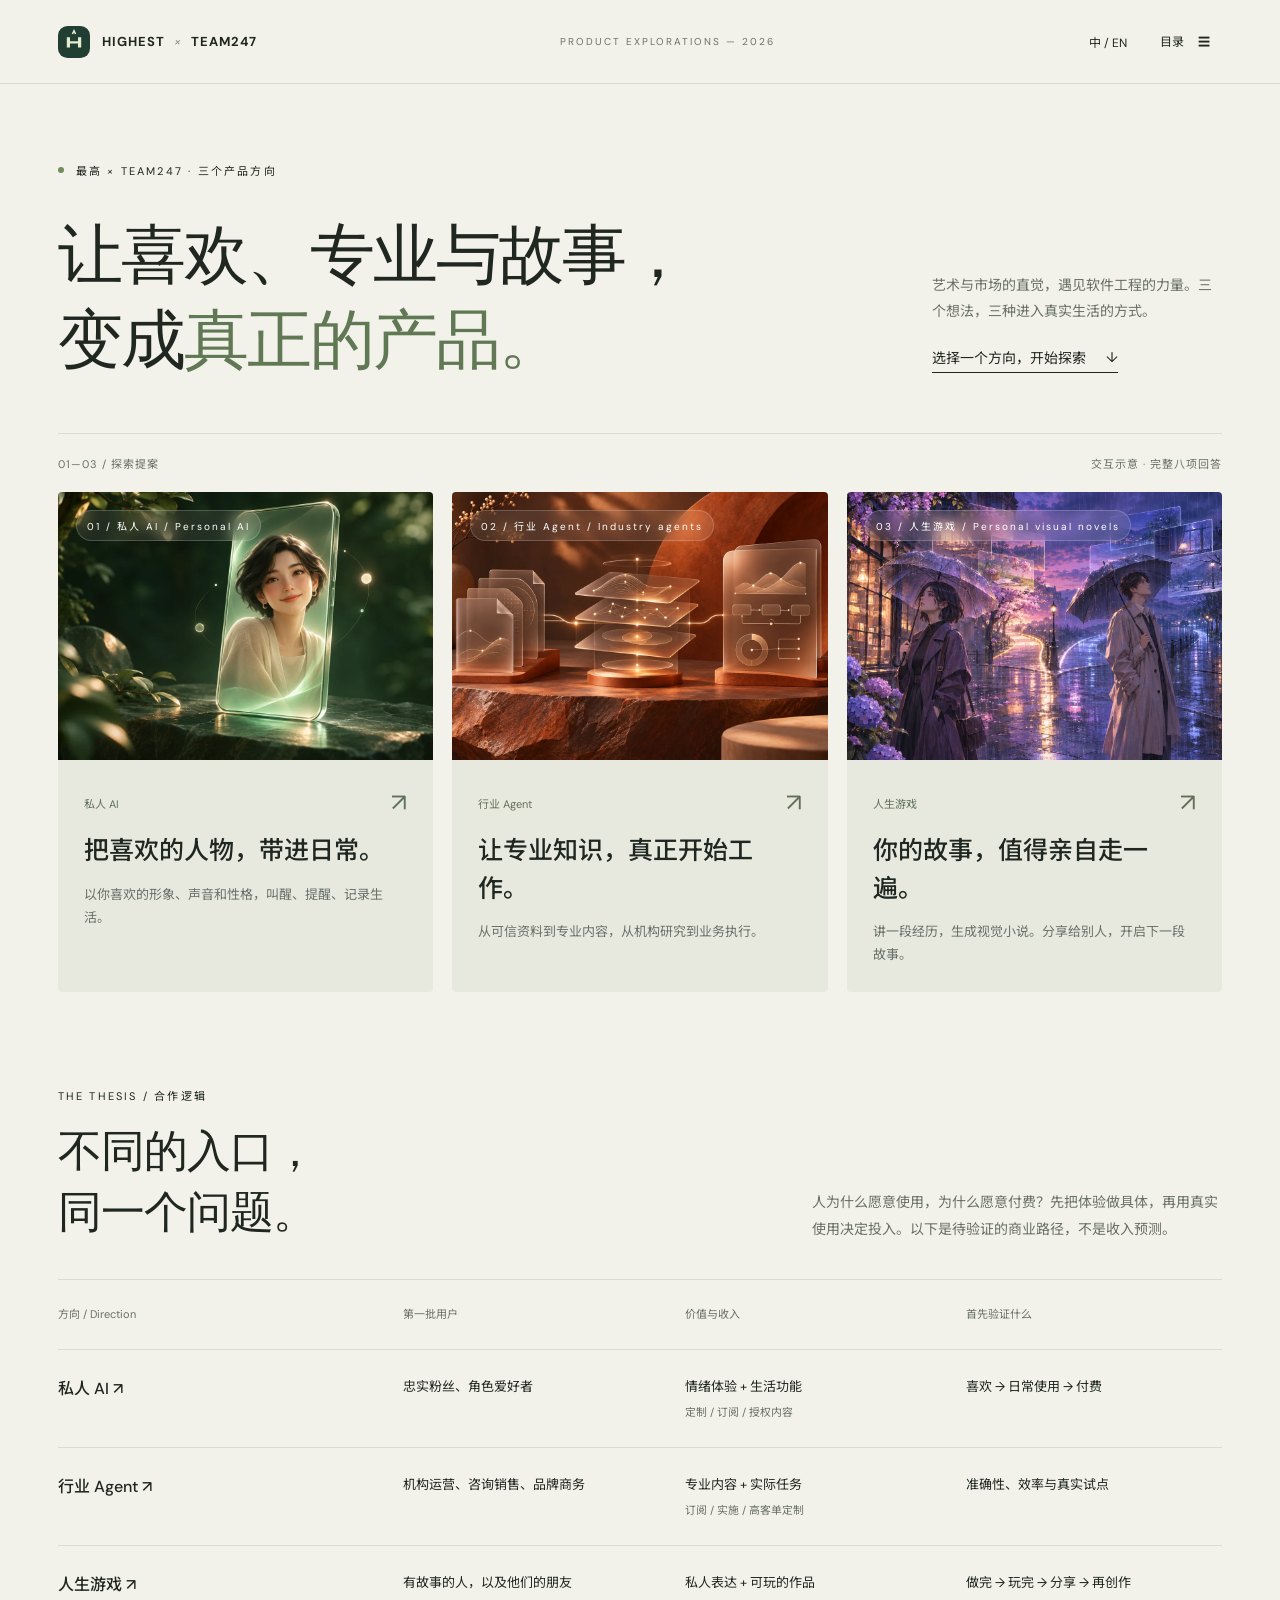
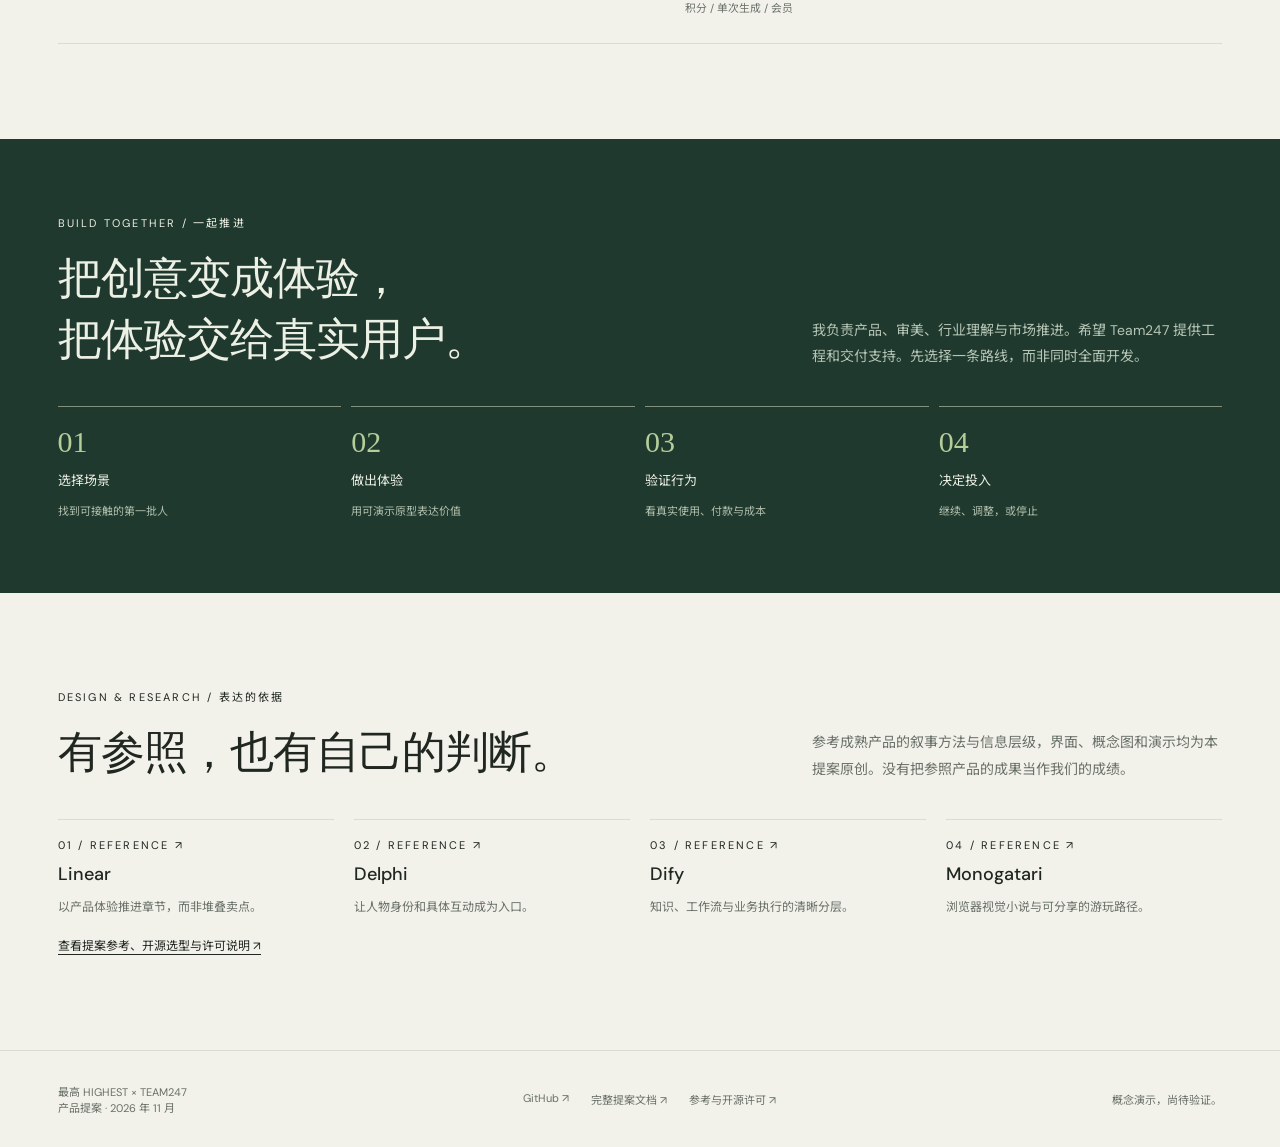
==== team247-proposals/index.html @ 276a0749 "Publish bilingual Team247 proposal website" ====
<!doctype html>
<html lang="zh-CN"><head><meta charset="utf-8"><meta name="viewport" content="width=device-width,initial-scale=1"><meta name="theme-color" content="#f2f1ea"><title>最高 × Team247 — Three possibilities</title><meta name="description" content="私人 AI、行业 Agent、人生视觉小说：最高为 Team247 准备的双语交互产品提案。"><meta property="og:title" content="最高 × Team247 · Three possibilities"><meta property="og:description" content="Three product directions. One shared ambition: ideas people actually use."><meta property="og:type" content="website"><link rel="icon" href="assets/mark.svg" type="image/svg+xml"><link rel="stylesheet" href="style.css"><script src="content.js" defer></script><script src="app.js" defer></script></head>
<body><a class="skip" href="#main">跳到正文 / Skip to content</a><header class="header"><a class="brand" href="#home" aria-label="最高 × Team247 — Home"><img src="assets/mark.svg" alt="" width="32" height="32"><span>HIGHEST <i>×</i> TEAM247</span></a><span class="header-note">PRODUCT EXPLORATIONS — 2026</span><div class="header-actions"><button id="lang" aria-label="Switch language">中 / EN</button><button id="menu" aria-haspopup="dialog" aria-controls="menuDialog" aria-expanded="false"><span id="menuLabel">目录</span><span class="menu-icon">☰</span></button></div></header><main id="main" tabindex="-1"></main><footer id="footer"></footer><dialog id="menuDialog"><div class="dialog-top"><span>EXPLORE THE PROPOSALS</span><button id="closeMenu" aria-label="Close menu">×</button></div><nav id="menuLinks"></nav></dialog><noscript><p>请启用 JavaScript 浏览交互提案，或阅读 <a href="docs/proposals.zh.md">中文文档</a> / <a href="docs/proposals.en.md">English document</a>。</p></noscript></body></html>
---- team247-proposals/style.css ----
@import url('https://fonts.googleapis.com/css2?family=DM+Sans:wght@400;500;600;700&family=Noto+Sans+SC:wght@400;500;600;700&display=swap');
:root{--paper:#f2f1ea;--ink:#202721;--muted:#697168;--line:#d8dcd1;--green:#234d3c;--accent:#b9d6a7;--serif:Georgia,'Songti SC','STSong',serif}*{box-sizing:border-box}html{scroll-behavior:smooth;scroll-padding-top:100px}body{margin:0;background:var(--paper);color:var(--ink);font-family:'DM Sans','Noto Sans SC',Arial,sans-serif;font-size:15px;-webkit-font-smoothing:antialiased}button,a,input{touch-action:manipulation}button,a{-webkit-tap-highlight-color:transparent}a{color:inherit;text-decoration:none}button{font:inherit;color:inherit;cursor:pointer}button:focus-visible,a:focus-visible,input:focus-visible,summary:focus-visible{outline:3px solid #d57c42;outline-offset:5px}button{border:1px solid var(--line);background:transparent;border-radius:30px;padding:10px 18px}button:hover{background:#e5e8dc}h1,h2,h3,p{margin:0}p{line-height:1.9}img{display:block;max-width:100%}::selection{background:#c9deba}.header{position:sticky;top:0;z-index:30;min-height:84px;background:rgba(242,241,234,.92);backdrop-filter:blur(18px);display:flex;align-items:center;justify-content:space-between;padding:0 4.5%;border-bottom:1px solid var(--line)}.brand{display:flex;align-items:center;gap:12px;font-size:13px;letter-spacing:1px;font-weight:700}.brand i{font-weight:400;color:#899385;margin:0 5px}.header-note{font-size:10px;letter-spacing:2px;color:var(--muted)}.header-actions{display:flex;gap:9px;align-items:center}.header-actions button{font-size:12px;border:0;padding:12px}.menu-icon{margin-left:14px}.wrap{max-width:1320px;width:91%;margin:auto}.eyebrow{font-size:11px;letter-spacing:2.2px;text-transform:uppercase;display:flex;align-items:center;gap:12px}.dot{width:6px;height:6px;border-radius:50%;background:#708c59}.hero{padding:78px 0 50px}.hero-line{display:flex;justify-content:space-between;align-items:flex-end;gap:60px;margin-top:35px}.hero h1{font-family:var(--serif);font-weight:500;font-size:clamp(44px,5.1vw,76px);line-height:1.3;letter-spacing:-2px;max-width:870px}.hero h1 em{font-style:normal;color:#607954}.hero-aside{max-width:290px;padding-bottom:10px;color:var(--muted);font-size:14px}.hero-aside a{display:inline-flex;align-items:center;gap:20px;margin-top:22px;color:var(--ink);border-bottom:1px solid var(--ink);padding-bottom:5px}.overline{display:flex;justify-content:space-between;border-top:1px solid var(--line);padding:21px 0;font-size:11px;letter-spacing:1px;color:var(--muted)}.cards{display:grid;grid-template-columns:repeat(3,1fr);gap:19px}.project-card{display:block;position:relative;background:#e7e9df;border-radius:4px;overflow:hidden;transition:transform .35s}.project-card:hover{transform:translateY(-7px)}.card-image{aspect-ratio:1.4;overflow:hidden;position:relative;background:#233c30}.card-image img{height:100%;width:100%;object-fit:cover;transition:transform .65s}.project-card:hover img{transform:scale(1.06)}.image-label{position:absolute;top:18px;left:18px;color:#fff;background:#ffffff15;backdrop-filter:blur(8px);border:1px solid #ffffff30;padding:7px 10px;font-size:10px;letter-spacing:2px;border-radius:20px}.card-bottom{padding:26px 26px 25px;min-height:220px}.card-top{display:flex;justify-content:space-between;align-items:center;font-size:11px;color:#62705b}.card-bottom h2{font-size:25px;font-weight:500;line-height:1.5;margin:13px 0}.card-bottom p{font-size:13px;line-height:1.8;color:#697168;max-width:320px}.arrow{font-size:25px}.section{padding:95px 0}.section-head{display:flex;justify-content:space-between;gap:35px;align-items:flex-end;margin-bottom:36px}.section-head h2{font-family:var(--serif);font-weight:500;font-size:clamp(29px,3.4vw,46px);line-height:1.4;letter-spacing:-1px}.section-head p{max-width:410px;font-size:14px;color:var(--muted)}.section-head .eyebrow{margin-bottom:18px}.compare{border-top:1px solid var(--line)}.compare-row{display:grid;grid-template-columns:1.25fr 1fr 1fr 1fr;gap:25px;padding:25px 0;border-bottom:1px solid var(--line);font-size:13px;line-height:1.8}.compare-row:first-child{color:var(--muted);font-size:11px}.compare-row strong{font-weight:500;font-size:16px}.compare-row small{display:block;color:var(--muted);margin-top:4px}.compare-scroll{overflow:auto}.dark-section{background:#20392e;color:#edf0e5;padding:75px 0}.dark-section .section-head p{color:#b6c6b6}.dark-section h2{max-width:660px}.pill{font-size:11px;display:inline-block;border:1px solid currentColor;border-radius:30px;padding:6px 12px;opacity:.75}.split{display:grid;grid-template-columns:1fr 1fr;gap:65px;align-items:center}.stages{display:grid;grid-template-columns:repeat(4,1fr);gap:10px;margin-top:35px}.stage{border-top:1px solid #82917e;padding-top:18px}.stage b{font-family:var(--serif);font-size:30px;color:#b4cd99;font-weight:400}.stage p{font-size:13px;margin-top:10px}.stage small{font-size:11px;color:#afbfad;display:block;margin-top:8px}.reference-grid{display:grid;grid-template-columns:repeat(4,1fr);gap:20px}.reference{border-top:1px solid var(--line);padding-top:18px}.reference h3{font-size:18px;font-weight:500;margin:10px 0}.reference p{font-size:12px;color:var(--muted)}.text-link{display:inline-block;font-size:12px;margin-top:18px;border-bottom:1px solid}.fine{font-size:11px;color:var(--muted);line-height:1.8}.footer{padding:32px 4.5%;border-top:1px solid var(--line);display:flex;justify-content:space-between;align-items:center;gap:20px;font-size:11px;color:var(--muted)}.footer-links{display:flex;gap:22px}.detail-hero{padding:45px 0 55px}.back{font-size:12px;color:var(--muted);display:inline-block;margin-bottom:40px}.detail-intro{display:grid;grid-template-columns:1.1fr .9fr;gap:60px;align-items:center}.detail-intro h1{font-family:var(--serif);font-size:clamp(38px,4.3vw,62px);font-weight:500;line-height:1.4;letter-spacing:-1px;margin:20px 0}.detail-intro p{font-size:16px;color:var(--muted);max-width:600px}.detail-art{border-radius:4px;width:100%;aspect-ratio:1.5;object-fit:cover}.detail-meta{margin-top:28px;display:flex;gap:12px;flex-wrap:wrap}.button{display:inline-flex;padding:12px 20px;align-items:center;gap:18px;border-radius:28px;border:1px solid var(--line);font-size:12px}.button.solid{background:var(--ink);color:var(--paper);border-color:var(--ink)}.demo-band{background:#e5e9de;padding:64px 0}.demo-label{font-size:10px;letter-spacing:1px;color:#667363;margin-top:18px}.sandbox{background:#f4f5ed;border:1px solid #d5dbcd;border-radius:8px;overflow:hidden;min-height:420px;position:relative}.sandbox-head{display:flex;justify-content:space-between;padding:17px 22px;border-bottom:1px solid #d5dbcd;font-size:10px;letter-spacing:1px;color:var(--muted)}.sandbox-body{padding:28px}.demo-title{font-family:var(--serif);font-size:36px;line-height:1.45;font-weight:500;margin:18px 0}.demo-copy{font-size:14px;color:var(--muted);max-width:450px}.controls{display:flex;flex-wrap:wrap;gap:8px;margin-top:24px}.controls button{font-size:12px;padding:9px 16px}.controls .selected{background:var(--green);color:#fff;border-color:var(--green)}.phone{width:245px;margin:0 auto;border:7px solid #253b30;border-radius:36px;background:#183529;min-height:344px;color:white;padding:25px 18px;position:relative;text-align:center;box-shadow:0 22px 30px #263d3525;transition:background .5s}.phone:before{content:'';position:absolute;top:8px;width:62px;height:10px;border-radius:10px;background:#0a2119;left:50%;transform:translateX(-50%)}.phone-clock{font-size:40px;font-weight:400;letter-spacing:-2px}.avatar-orb{width:90px;height:90px;margin:16px auto;border-radius:50%;background:radial-gradient(circle at 34% 28%,#f6eec7,#a3c0a6 35%,#5e807b 65%,#3c6651);box-shadow:0 0 45px #bad1a14d;animation:breathe 4s ease-in-out infinite;position:relative}.avatar-orb:after{content:'◡';font-size:37px;position:absolute;inset:17px 0 0;color:#315f4a}.phone-quote{font-size:13px;line-height:1.8;min-height:70px}.phone-small{font-size:9px;letter-spacing:1px;opacity:.55;margin-top:12px}.workflow{display:flex;align-items:center;justify-content:space-between;gap:6px;margin:35px 0}.flow-node{background:#fffaf3;border:1px solid #e6cdb6;padding:17px 8px;border-radius:8px;font-size:11px;text-align:center;flex:1;min-height:80px;transition:all .3s;display:grid;place-content:center}.flow-node.active{background:#8d4a27;color:white;border-color:#8d4a27;transform:translateY(-5px)}.flow-node span{display:block;margin-bottom:8px;font-size:17px}.flow-arrow{color:#ac8d73}.flow-caption{min-height:75px;font-size:13px;line-height:1.9}.vn-scene{min-height:380px;background:linear-gradient(0deg,#151b30f2,transparent),url('assets/story.webp') center/cover;display:flex;flex-direction:column;justify-content:flex-end;padding:28px;color:#fff}.vn-scene .scene-label{margin-bottom:auto;font-size:10px;letter-spacing:2px}.vn-text{font-family:var(--serif);font-size:22px;line-height:1.6;max-width:450px;margin-top:80px}.vn-choices{display:flex;gap:10px;margin-top:22px;flex-wrap:wrap}.vn-choices button{background:#f5eff018;border:1px solid #d7d9f36b;color:#fff;font-size:12px}.vn-choices button:hover{background:#f5eff038}.diagram-section{padding:80px 0}.diagram-grid{display:grid;grid-template-columns:1.15fr .85fr;gap:55px;align-items:center}.diagram-grid svg{width:100%;height:auto;overflow:visible}.diagram-grid svg text{font-family:inherit}.model-panel{border:1px solid var(--line);padding:26px;border-radius:8px;background:#f8f7f0}.model-panel h3{font-size:17px;font-weight:500;margin-bottom:15px}.model-panel label{display:flex;justify-content:space-between;font-size:12px;margin:18px 0 10px}.model-panel input{width:100%;accent-color:#687d57}.metric{font-family:var(--serif);font-size:48px;line-height:1.1}.metric small{font:12px 'DM Sans',sans-serif;color:var(--muted)}.chart-row{display:flex;align-items:center;gap:12px;margin:15px 0;font-size:11px}.chart-row span{width:100px;flex-shrink:0}.chart-track{height:11px;background:#e0e3d8;flex:1;border-radius:3px;overflow:hidden}.chart-track i{display:block;height:100%;background:#779164;transition:width .4s}.chart-row b{width:35px;text-align:right;font-weight:400}.proposal-area{border-top:1px solid var(--line);padding:75px 0}.proposal-layout{display:grid;grid-template-columns:250px 1fr;gap:70px}.toc{position:sticky;top:110px;align-self:start}.toc .eyebrow{margin-bottom:25px}.toc a{display:block;padding:11px 0;color:var(--muted);font-size:12px}.toc a:hover{color:var(--ink)}.toc a span{font-size:10px;margin-right:12px;color:#8a9382}.toc button{margin-top:22px;font-size:11px}.answer{border-top:1px solid var(--line);padding:23px 0;scroll-margin-top:110px}.answer:last-child{border-bottom:1px solid var(--line)}.answer summary{cursor:pointer;list-style:none;display:grid;grid-template-columns:32px 1fr 20px;gap:14px;align-items:start}.answer summary::-webkit-details-marker{display:none}.answer summary:after{content:'+';font-size:23px;color:var(--muted)}.answer[open] summary:after{content:'−'}.answer .num{font-size:11px;margin-top:6px;color:var(--muted)}.answer h3{font-size:17px;line-height:1.6;font-weight:500}.answer .lead{font-size:17px;line-height:1.9;margin:24px 0 20px;font-weight:500;max-width:800px}.answer .body{padding-left:46px}.answer .body p{color:#586254;font-size:14px;margin-bottom:18px;line-height:2}.next-project{padding:45px 0;border-top:1px solid var(--line);display:flex;justify-content:space-between;align-items:center}.next-project p{font-size:11px;color:var(--muted)}.next-project h2{font-family:var(--serif);font-weight:500;font-size:30px;margin-top:8px}.next-project .arrow{font-size:40px}.reveal{animation:arrive .65s ease both}@keyframes arrive{from{opacity:0;transform:translateY(20px)}to{opacity:1;transform:translateY(0)}}@keyframes breathe{50%{transform:translateY(-5px);box-shadow:0 0 65px #bad1a175}}dialog{border:0;background:#e9ecdf;color:var(--ink);width:min(700px,94vw);max-height:90vh;padding:38px;border-radius:5px}dialog::backdrop{background:#18231980;backdrop-filter:blur(10px)}.dialog-top{display:flex;align-items:center;justify-content:space-between;font-size:10px;letter-spacing:1px}.dialog-top button{border:0;font-size:28px}.menu-link{display:block;padding:28px 0;border-bottom:1px solid #ccd3c3;font-family:var(--serif);font-size:29px}.menu-link small{font:11px 'DM Sans',sans-serif;display:block;color:var(--muted);margin-bottom:8px}.skip{position:fixed;top:-80px;left:20px;z-index:99;background:var(--ink);color:white;padding:15px}.skip:focus{top:8px}.status-note{border-left:2px solid #a2b18a;padding-left:17px;font-size:12px;color:var(--muted);margin-top:24px}.scroll-progress{height:2px;background:#879e6f;position:fixed;top:83px;left:0;z-index:31;width:0;transition:width .1s}
@media(min-width:1500px){.hero{padding-top:100px}.hero h1{font-size:78px}.card-image{aspect-ratio:1.45}}@media(max-width:1000px){.header-note{display:none}.hero-line{gap:30px}.hero-aside{max-width:235px}.card-bottom{padding:20px;min-height:220px}.card-bottom h2{font-size:21px}.split,.diagram-grid{gap:30px}.detail-intro{gap:30px}.proposal-layout{grid-template-columns:190px 1fr;gap:35px}.reference-grid{grid-template-columns:repeat(2,1fr)}}@media(max-width:700px){.header{min-height:70px;padding:0 5%}.brand{font-size:10px;gap:8px}.brand img{width:27px;height:27px}.header-actions{gap:0}.header-actions button{padding:10px 7px}.header-actions #menuLabel{display:none}.menu-icon{margin:0}.wrap{width:90%}.hero{padding-top:45px;padding-bottom:30px}.hero-line{display:block;margin-top:25px}.hero h1{font-size:43px;letter-spacing:-1.7px;line-height:1.35}.hero-aside{max-width:100%;margin-top:25px;font-size:13px}.hero-aside a{margin-top:13px}.overline{font-size:9px}.cards{grid-template-columns:1fr;gap:26px}.card-image{aspect-ratio:1.65}.card-bottom{min-height:0;padding:23px}.card-bottom h2{font-size:25px}.section{padding:60px 0}.section-head{display:block}.section-head h2{font-size:32px}.section-head p{margin-top:20px}.compare{min-width:670px}.split,.diagram-grid,.detail-intro{grid-template-columns:1fr;gap:30px}.detail-intro h1{font-size:37px}.detail-art{max-height:280px}.detail-hero{padding-top:25px}.back{margin-bottom:25px}.demo-band{padding:45px 0}.demo-title{font-size:30px}.sandbox{min-height:390px}.sandbox-body{padding:23px 15px}.workflow{gap:3px}.flow-node{padding:12px 4px;font-size:10px}.flow-arrow{font-size:10px}.diagram-section{padding:50px 0}.proposal-area{padding:45px 0}.proposal-layout{display:block}.toc{position:static;display:flex;gap:10px;overflow:auto;align-items:center;margin-bottom:28px;padding-bottom:12px}.toc .eyebrow{display:none}.toc a{white-space:nowrap;border:1px solid var(--line);border-radius:30px;padding:8px 12px;font-size:10px}.toc button{margin:0;white-space:nowrap}.answer .body{padding-left:0}.answer .lead{font-size:16px}.answer h3{font-size:15px}.reference-grid{gap:22px}.stages{grid-template-columns:repeat(2,1fr);gap:30px}.footer{align-items:flex-start;flex-direction:column;line-height:1.8;padding:25px 5%}.footer-links{flex-wrap:wrap}.next-project h2{font-size:23px}.scroll-progress{top:69px}.eyebrow{font-size:9px;letter-spacing:1.5px}dialog{padding:22px}.menu-link{font-size:25px}}
@media(prefers-reduced-motion:reduce){html{scroll-behavior:auto}*,*:before,*:after{animation:none!important;transition:none!important}}@media print{.header,.demo-band,.diagram-section,.toc,.next-project,.footer,dialog{display:none!important}.answer .body{display:block!important}.proposal-layout{display:block}.answer{break-inside:avoid}body{background:#fff}.detail-art{max-height:200px;width:auto}.wrap{width:100%}.detail-intro{display:block}}

/* Accessible concept portraits and compact workflow labels. */
.avatar-orb{background-image:url(assets/persona.webp);background-size:245%;background-position:57% 32%;border:1px solid #d8e7cf70}.avatar-orb:after{display:none}.flow-node{min-width:0;overflow-wrap:anywhere}.menu-link:hover{color:#536f43}
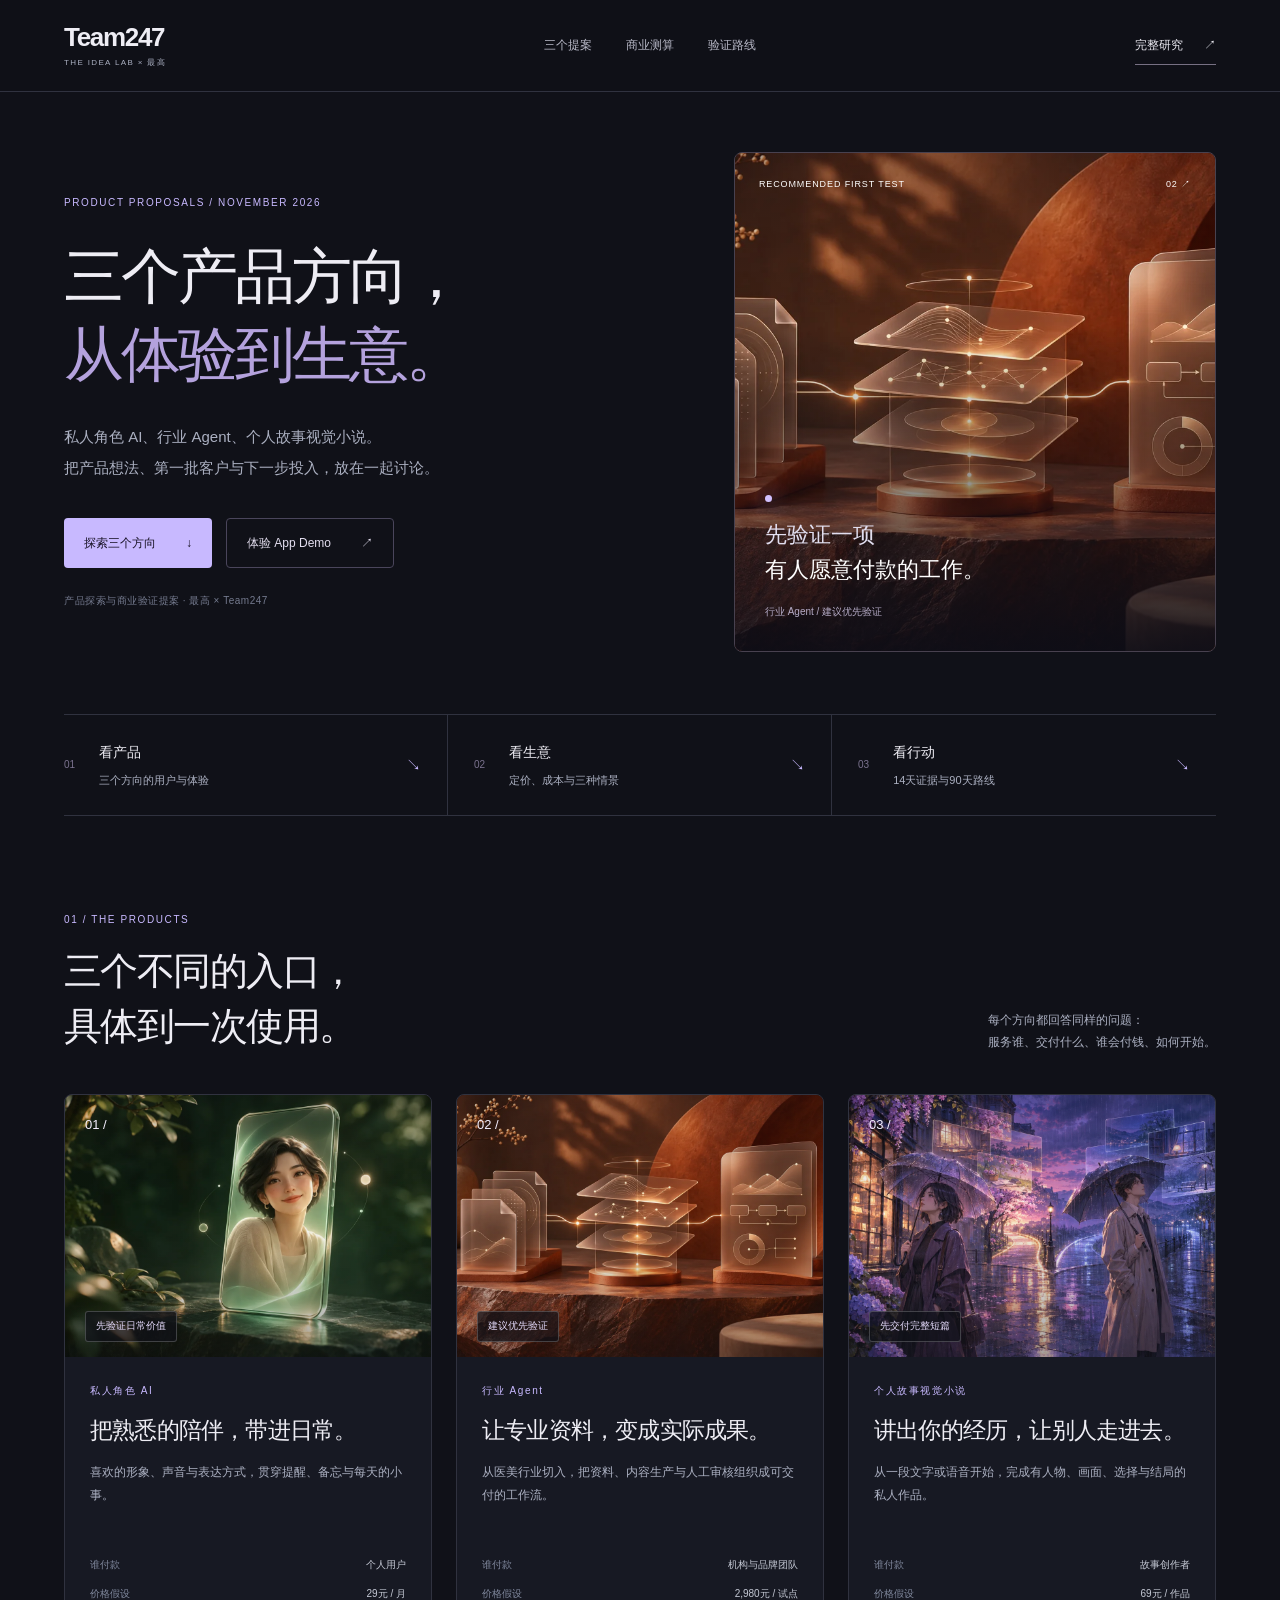
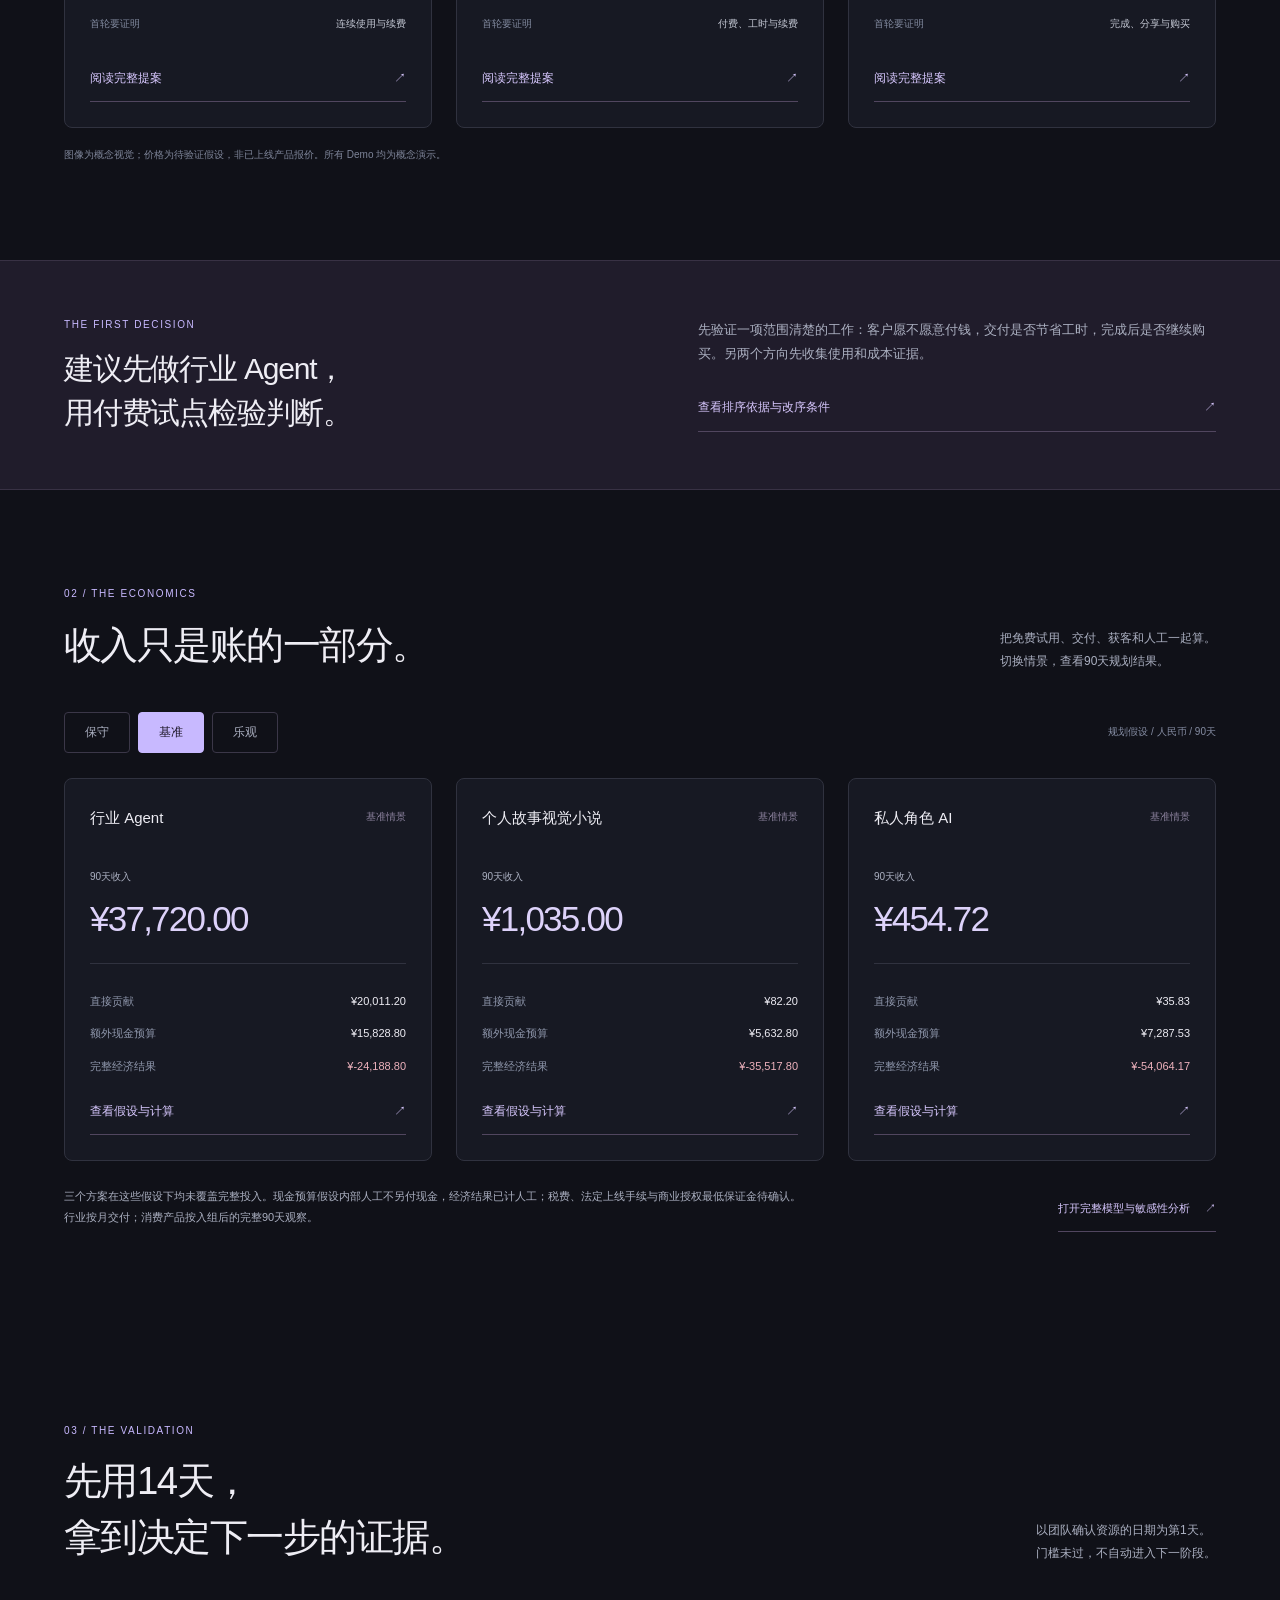
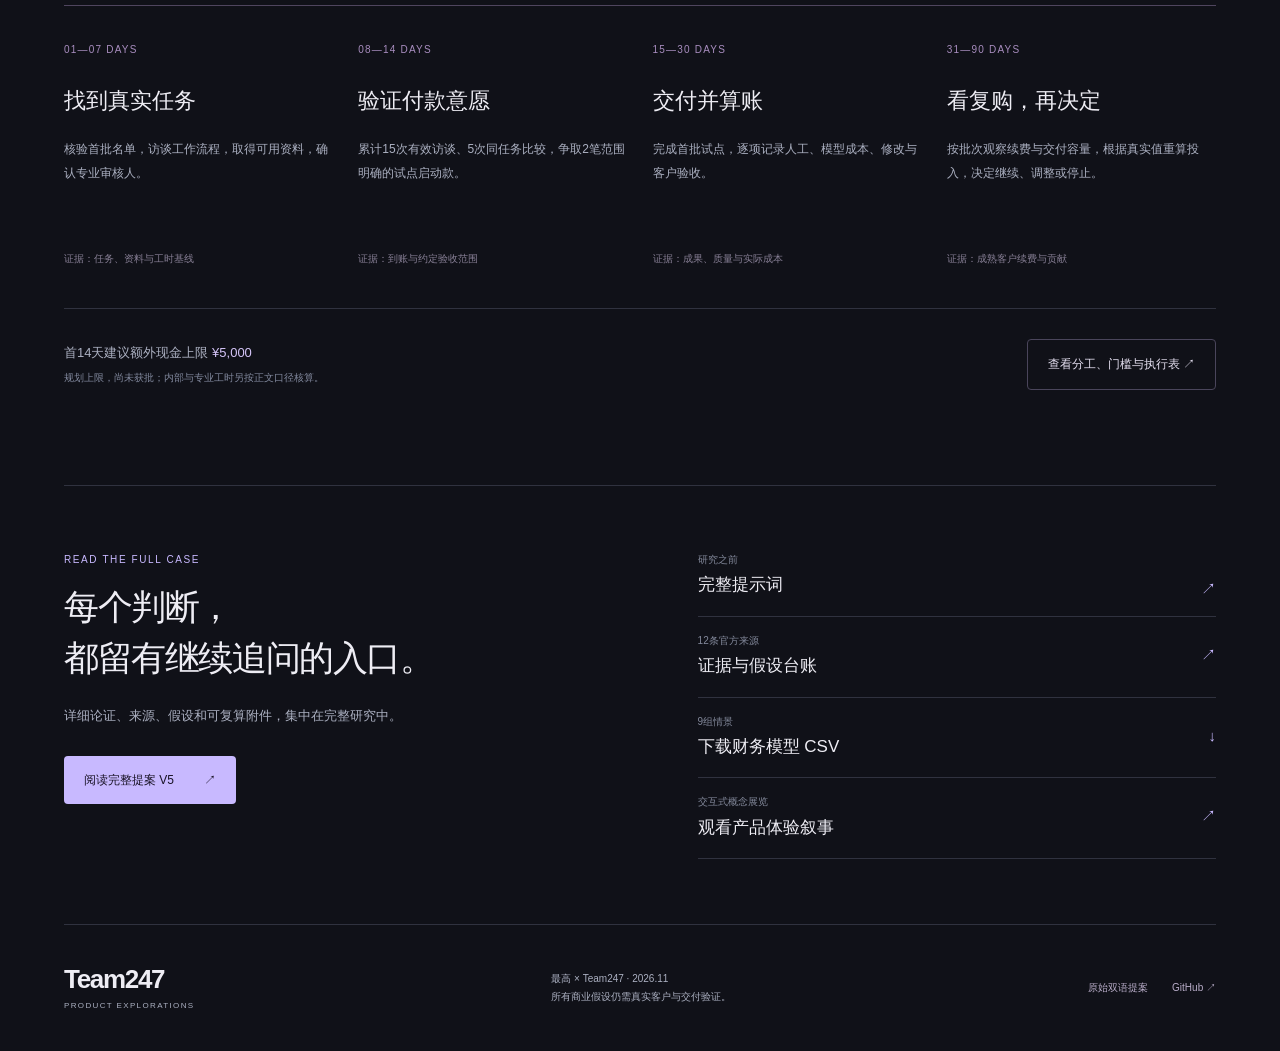
==== commit e9d7d0ba: "Create illustrated Team247 proposal homepage with financial scenarios and clear reading paths" ====
--- a/team247-proposals/index.html
+++ b/team247-proposals/index.html
@@ -1,3 +1 @@
-<!doctype html>
-<html lang="zh-CN"><head><meta charset="utf-8"><meta name="viewport" content="width=device-width,initial-scale=1"><meta name="theme-color" content="#f2f1ea"><title>最高 × Team247 — Three possibilities</title><meta name="description" content="私人 AI、行业 Agent、人生视觉小说：最高为 Team247 准备的双语交互产品提案。"><meta property="og:title" content="最高 × Team247 · Three possibilities"><meta property="og:description" content="Three product directions. One shared ambition: ideas people actually use."><meta property="og:type" content="website"><link rel="icon" href="assets/mark.svg" type="image/svg+xml"><link rel="stylesheet" href="style.css"><script src="content.js" defer></script><script src="app.js" defer></script></head>
-<body><a class="skip" href="#main">跳到正文 / Skip to content</a><header class="header"><a class="brand" href="#home" aria-label="最高 × Team247 — Home"><img src="assets/mark.svg" alt="" width="32" height="32"><span>HIGHEST <i>×</i> TEAM247</span></a><span class="header-note">PRODUCT EXPLORATIONS — 2026</span><div class="header-actions"><button id="lang" aria-label="Switch language">中 / EN</button><button id="menu" aria-haspopup="dialog" aria-controls="menuDialog" aria-expanded="false"><span id="menuLabel">目录</span><span class="menu-icon">☰</span></button></div></header><main id="main" tabindex="-1"></main><footer id="footer"></footer><dialog id="menuDialog"><div class="dialog-top"><span>EXPLORE THE PROPOSALS</span><button id="closeMenu" aria-label="Close menu">×</button></div><nav id="menuLinks"></nav></dialog><noscript><p>请启用 JavaScript 浏览交互提案，或阅读 <a href="docs/proposals.zh.md">中文文档</a> / <a href="docs/proposals.en.md">English document</a>。</p></noscript></body></html>
+<!doctype html><html lang="zh-CN"><head><meta charset="utf-8"><meta name="viewport" content="width=device-width,initial-scale=1"><meta name="theme-color" content="#101118"><title>Team247 × 最高｜三个产品方向，从体验到生意</title><meta name="description" content="私人角色AI、行业Agent与个人故事视觉小说：完整产品提案、市场与定价、财务情景、首批客户及90天验证路线。"><meta property="og:title" content="Team247 × 最高｜三个产品方向，从体验到生意"><meta property="og:description" content="体验产品、比较生意、决定第一步。三个完整提案与可复算的商业验证计划。"><meta property="og:type" content="website"><meta property="og:image" content="https://zhangzhaohao994-cyber.github.io/zuigao-ai-starter-guide/team247-proposals/assets/industry.webp"><link rel="canonical" href="https://zhangzhaohao994-cyber.github.io/zuigao-ai-starter-guide/team247-proposals/"><link rel="icon" href="assets/mark.svg"><link rel="stylesheet" href="home.css"></head><body><a class="skip" href="#main">跳到内容</a><header><a class="wordmark" href="#top">Team247<span>THE IDEA LAB × 最高</span></a><nav aria-label="主导航"><a href="#proposals">三个提案</a><a href="#economics">商业测算</a><a href="#roadmap">验证路线</a></nav><a class="header-cta" href="review.html">完整研究 <span>↗</span></a></header><main id="main"><section class="hero wrap" id="top"><div class="hero-copy"><p class="overline">PRODUCT PROPOSALS / NOVEMBER 2026</p><h1>三个产品方向，<br><em>从体验到生意。</em></h1><p class="hero-deck">私人角色 AI、行业 Agent、个人故事视觉小说。<br>把产品想法、第一批客户与下一步投入，放在一起讨论。</p><div class="hero-actions"><a class="button primary" href="#proposals">探索三个方向 <span>↓</span></a><a class="button secondary" href="demo.html">体验 App Demo <span>↗</span></a></div><p class="caption">产品探索与商业验证提案 · 最高 × Team247</p></div><a class="hero-art" href="review.html#industry" aria-label="阅读建议优先验证的行业Agent提案"><img src="assets/industry.webp" alt="行业资料与AI工作流概念视觉" width="900" height="1100" fetchpriority="high"><div class="art-shade"></div><div class="art-top"><span>RECOMMENDED FIRST TEST</span><span>02 ↗</span></div><div class="art-bottom"><span class="status-dot"></span><p>先验证一项<br><strong>有人愿意付款的工作。</strong></p><small>行业 Agent / 建议优先验证</small></div></a></section><section class="reading-strip wrap" aria-label="阅读路径"><a href="#proposals"><b>01</b><span>看产品<small>三个方向的用户与体验</small></span><i>↘</i></a><a href="#economics"><b>02</b><span>看生意<small>定价、成本与三种情景</small></span><i>↘</i></a><a href="#roadmap"><b>03</b><span>看行动<small>14天证据与90天路线</small></span><i>↘</i></a></section><section class="wrap section" id="proposals"><div class="section-head"><div><p class="overline">01 / THE PRODUCTS</p><h2>三个不同的入口，<br>具体到一次使用。</h2></div><p>每个方向都回答同样的问题：<br>服务谁、交付什么、谁会付钱、如何开始。</p></div><div class="projects"><article class="proposal"><a class="cover" href="review.html#persona"><img src="assets/persona.webp" alt="私人角色 AI概念图" loading="lazy" width="720" height="480"><span class="project-no">01 /</span><span class="project-tag">先验证日常价值</span></a><div class="project-body"><p class="overline">私人角色 AI</p><h3>把熟悉的陪伴，带进日常。</h3><p>喜欢的形象、声音与表达方式，贯穿提醒、备忘与每天的小事。</p><dl><div><dt>谁付款</dt><dd>个人用户</dd></div><div><dt>价格假设</dt><dd>29元 / 月</dd></div><div><dt>首轮要证明</dt><dd>连续使用与续费</dd></div></dl><a class="text-link" href="review.html#persona">阅读完整提案 <span>↗</span></a></div></article><article class="proposal"><a class="cover" href="review.html#industry"><img src="assets/industry.webp" alt="行业 Agent概念图" loading="lazy" width="720" height="480"><span class="project-no">02 /</span><span class="project-tag">建议优先验证</span></a><div class="project-body"><p class="overline">行业 Agent</p><h3>让专业资料，变成实际成果。</h3><p>从医美行业切入，把资料、内容生产与人工审核组织成可交付的工作流。</p><dl><div><dt>谁付款</dt><dd>机构与品牌团队</dd></div><div><dt>价格假设</dt><dd>2,980元 / 试点</dd></div><div><dt>首轮要证明</dt><dd>付费、工时与续费</dd></div></dl><a class="text-link" href="review.html#industry">阅读完整提案 <span>↗</span></a></div></article><article class="proposal"><a class="cover" href="review.html#story"><img src="assets/story.webp" alt="个人故事视觉小说概念图" loading="lazy" width="720" height="480"><span class="project-no">03 /</span><span class="project-tag">先交付完整短篇</span></a><div class="project-body"><p class="overline">个人故事视觉小说</p><h3>讲出你的经历，让别人走进去。</h3><p>从一段文字或语音开始，完成有人物、画面、选择与结局的私人作品。</p><dl><div><dt>谁付款</dt><dd>故事创作者</dd></div><div><dt>价格假设</dt><dd>69元 / 作品</dd></div><div><dt>首轮要证明</dt><dd>完成、分享与购买</dd></div></dl><a class="text-link" href="review.html#story">阅读完整提案 <span>↗</span></a></div></article></div><p class="small-note">图像为概念视觉；价格为待验证假设，非已上线产品报价。所有 Demo 均为概念演示。</p></section><section class="decision-band"><div class="wrap decision-inner"><div><p class="overline">THE FIRST DECISION</p><h2>建议先做行业 Agent，<br>用付费试点检验判断。</h2></div><div><p>先验证一项范围清楚的工作：客户愿不愿意付钱，交付是否节省工时，完成后是否继续购买。另两个方向先收集使用和成本证据。</p><a class="text-link" href="review.html#priority">查看排序依据与改序条件 <span>↗</span></a></div></div></section><section class="wrap section" id="economics"><div class="section-head"><div><p class="overline">02 / THE ECONOMICS</p><h2>收入只是账的一部分。</h2></div><p>把免费试用、交付、获客和人工一起算。<br>切换情景，查看90天规划结果。</p></div><div class="scenario-bar"><div class="scenario-buttons" role="group" aria-label="选择财务情景"><button data-scenario="保守" aria-pressed="false">保守</button><button data-scenario="基准" aria-pressed="true">基准</button><button data-scenario="乐观" aria-pressed="false">乐观</button></div><span>规划假设 / 人民币 / 90天</span></div><div class="economic-cards" id="economic-cards" aria-live="polite"></div><noscript><p>启用JavaScript切换情景，或<a href="review.html#market">阅读完整静态提案与全部财务表格</a>。</p></noscript><div class="model-note"><p>三个方案在这些假设下均未覆盖完整投入。现金预算假设内部人工不另付现金，经济结果已计人工；税费、法定上线手续与商业授权最低保证金待确认。行业按月交付；消费产品按入组后的完整90天观察。</p><a class="text-link" href="review.html#model">打开完整模型与敏感性分析 <span>↗</span></a></div></section><section class="wrap section" id="roadmap"><div class="section-head"><div><p class="overline">03 / THE VALIDATION</p><h2>先用14天，<br>拿到决定下一步的证据。</h2></div><p>以团队确认资源的日期为第1天。<br>门槛未过，不自动进入下一阶段。</p></div><div class="timeline"><article><span>01—07 DAYS</span><h3>找到真实任务</h3><p>核验首批名单，访谈工作流程，取得可用资料，确认专业审核人。</p><b>证据：任务、资料与工时基线</b></article><article><span>08—14 DAYS</span><h3>验证付款意愿</h3><p>累计15次有效访谈、5次同任务比较，争取2笔范围明确的试点启动款。</p><b>证据：到账与约定验收范围</b></article><article><span>15—30 DAYS</span><h3>交付并算账</h3><p>完成首批试点，逐项记录人工、模型成本、修改与客户验收。</p><b>证据：成果、质量与实际成本</b></article><article><span>31—90 DAYS</span><h3>看复购，再决定</h3><p>按批次观察续费与交付容量，根据真实值重算投入，决定继续、调整或停止。</p><b>证据：成熟客户续费与贡献</b></article></div><div class="roadmap-bottom"><p>首14天建议额外现金上限 <strong>¥5,000</strong><br><small>规划上限，尚未获批；内部与专业工时另按正文口径核算。</small></p><a class="button secondary" href="review.html#execution">查看分工、门槛与执行表 ↗</a></div></section><section class="wrap research"><div><p class="overline">READ THE FULL CASE</p><h2>每个判断，<br>都留有继续追问的入口。</h2><p>详细论证、来源、假设和可复算附件，集中在完整研究中。</p><a class="button primary" href="review.html">阅读完整提案 V5 <span>↗</span></a></div><div class="research-links"><a href="review/prompts.html"><span>研究之前</span><strong>完整提示词</strong><i>↗</i></a><a href="review/sources.html"><span>12条官方来源</span><strong>证据与假设台账</strong><i>↗</i></a><a href="review/model.csv" download><span>9组情景</span><strong>下载财务模型 CSV</strong><i>↓</i></a><a href="a.html"><span>交互式概念展览</span><strong>观看产品体验叙事</strong><i>↗</i></a></div></section></main><footer class="wrap"><a class="wordmark" href="#top">Team247<span>PRODUCT EXPLORATIONS</span></a><p>最高 × Team247 · 2026.11<br>所有商业假设仍需真实客户与交付验证。</p><div><a href="concept.html">原始双语提案</a><a href="https://github.com/zhangzhaohao994-cyber/zuigao-ai-starter-guide/tree/main/team247-proposals" target="_blank" rel="noopener noreferrer">GitHub ↗</a></div></footer><script src="home.js"></script></body></html>
--- a/team247-proposals/home.css
+++ b/team247-proposals/home.css
@@ -0,0 +1,6 @@
+:root{color-scheme:dark;--bg:#101118;--panel:#171923;--text:#eeedf4;--muted:#abb0c1;--accent:#c8b9ff;--line:#30323f}*{box-sizing:border-box}html{scroll-behavior:smooth;scroll-padding-top:110px}body{margin:0;background:var(--bg);color:var(--text);font:15px/1.85 -apple-system,BlinkMacSystemFont,"PingFang SC","Microsoft YaHei",sans-serif}a{color:inherit;text-decoration:none}button{font:inherit;cursor:pointer}a,button{-webkit-tap-highlight-color:transparent}a:focus-visible,button:focus-visible{outline:2px solid var(--accent);outline-offset:5px}h1,h2,h3,p{margin:0}img{display:block;width:100%;height:100%;object-fit:cover}p{color:var(--muted)}.wrap{width:min(1280px,90%);margin:auto}.skip{position:fixed;top:-60px;left:20px;z-index:100;padding:10px;background:var(--accent);color:var(--bg)}.skip:focus{top:8px}header{height:92px;padding:0 5%;display:flex;align-items:center;justify-content:space-between;gap:20px;position:sticky;top:0;z-index:30;background:#101118ee;border-bottom:1px solid var(--line);backdrop-filter:blur(18px)}.wordmark{font-size:26px;line-height:1.1;font-weight:700;letter-spacing:-.05em}.wordmark span{display:block;font-size:8px;letter-spacing:.17em;color:var(--muted);font-weight:400;margin-top:8px}header nav{display:flex;gap:34px;font-size:12px;color:#b8b9c7}header nav a:hover{color:white}.header-cta{font-size:12px;border-bottom:1px solid #777083;padding:8px 0}.header-cta span{padding-left:18px}.hero{padding-top:60px;padding-bottom:62px;display:grid;grid-template-columns:1.1fr .9fr;gap:7%;align-items:center}.overline{font-size:10px;letter-spacing:.16em;color:var(--accent);font-weight:500}.hero h1{font-size:clamp(38px,4.7vw,69px);line-height:1.3;font-weight:500;letter-spacing:-.05em;margin:26px 0}.hero h1 em{font-style:normal;color:#b4a2dd}.hero-deck{font-size:15px;line-height:2.1;max-width:580px}.hero-actions{display:flex;gap:14px;margin:34px 0 24px;flex-wrap:wrap}.button{display:inline-flex;align-items:center;justify-content:space-between;gap:30px;padding:13px 20px;border-radius:4px;font-size:12px;transition:transform .2s,background .2s}.button:hover{transform:translateY(-2px)}.primary{background:var(--accent);color:#191326}.primary:hover{background:#e0d5ff}.secondary{border:1px solid #4a455b;color:#e4dff0}.secondary:hover{background:#272230}.caption{font-size:10px;color:#747a8e;letter-spacing:.05em}.hero-art{height:500px;position:relative;overflow:hidden;border-radius:8px;border:1px solid #48414f;background:#252531}.hero-art img{object-position:center;transition:transform 1s}.hero-art:hover img{transform:scale(1.035)}.art-shade{position:absolute;inset:0;background:linear-gradient(180deg,#09091055,transparent 35%,#0c0d17ec)}.art-top{position:absolute;top:23px;left:24px;right:24px;display:flex;justify-content:space-between;font-size:9px;letter-spacing:.1em;color:white}.art-bottom{position:absolute;bottom:30px;left:30px;right:30px}.art-bottom p{color:#e1deef;font-size:22px;line-height:1.6}.art-bottom strong{font-weight:500;color:white}.art-bottom small{display:block;margin-top:15px;color:#b5abc6;font-size:10px}.status-dot{display:block;width:7px;height:7px;background:#d2c1ff;border-radius:50%;margin-bottom:15px;box-shadow:0 0 20px #c0a2ff}.reading-strip{display:grid;grid-template-columns:repeat(3,1fr);border-top:1px solid var(--line);border-bottom:1px solid var(--line)}.reading-strip a{display:flex;gap:24px;align-items:center;padding:25px 26px;border-right:1px solid var(--line)}.reading-strip a:first-child{padding-left:0}.reading-strip a:last-child{border:0}.reading-strip b{font-size:10px;color:#7b738f;font-weight:400}.reading-strip span{font-size:14px}.reading-strip small{display:block;font-size:11px;color:var(--muted);margin-top:4px}.reading-strip i{margin-left:auto;color:var(--accent);font-style:normal}.section{padding-top:95px;padding-bottom:95px}.section-head{display:flex;justify-content:space-between;align-items:end;gap:30px;margin-bottom:40px}.section-head h2,h2{font-size:clamp(27px,3vw,42px);line-height:1.45;font-weight:500;letter-spacing:-.04em;margin:13px 0 0}.section-head>p{font-size:12px;line-height:1.9;max-width:360px}.projects{display:grid;grid-template-columns:repeat(3,minmax(0,1fr));gap:24px}.proposal{background:var(--panel);border:1px solid var(--line);border-radius:8px;overflow:hidden;min-width:0}.cover{display:block;aspect-ratio:1.4;position:relative;overflow:hidden}.cover:after{content:'';position:absolute;inset:0;background:linear-gradient(#10111840,transparent 45%,#10111860)}.cover img{transition:transform .6s}.cover:hover img{transform:scale(1.04)}.project-no{position:absolute;top:18px;left:20px;color:#f5f0ff;font-size:13px;z-index:1}.project-tag{position:absolute;bottom:15px;left:20px;z-index:1;font-size:10px;background:#101118b8;border:1px solid #ffffff33;padding:5px 10px;border-radius:3px;color:#e4dafb}.project-body{padding:25px}.project-body h3{font-size:23px;line-height:1.5;font-weight:500;letter-spacing:-.035em;margin:13px 0}.project-body>p:not(.overline){font-size:12px;line-height:1.95;min-height:70px}.project-body dl{margin:25px 0 22px}.project-body dl div{display:flex;justify-content:space-between;gap:12px;font-size:10px;margin:11px 0}.project-body dt{color:#81899e}.project-body dd{margin:0;color:#c5c9d5;text-align:right}.text-link{display:flex;align-items:center;justify-content:space-between;gap:15px;border-bottom:1px solid #51465f;padding:12px 0;font-size:12px;color:#d8c8ff}.text-link:hover{color:white;border-color:white}.small-note{font-size:10px;margin-top:18px;color:#7e8599}.decision-band{background:#201c2b;border-top:1px solid #383144;border-bottom:1px solid #383144}.decision-inner{display:grid;grid-template-columns:1fr 1fr;gap:10%;align-items:center;padding-top:55px;padding-bottom:55px}.decision-inner h2{font-size:30px}.decision-inner p:not(.overline){font-size:13px}.decision-inner .text-link{margin-top:18px}.scenario-bar{display:flex;justify-content:space-between;align-items:center;gap:15px;margin-bottom:25px}.scenario-bar>span{font-size:10px;color:#858da3}.scenario-buttons{display:flex;gap:8px}.scenario-buttons button{font-size:12px;padding:8px 20px;border:1px solid #3b3748;border-radius:4px;background:transparent;color:var(--muted)}.scenario-buttons button[aria-pressed=true]{color:#1b1525;background:var(--accent);border-color:var(--accent)}.economic-cards{display:grid;grid-template-columns:repeat(3,minmax(0,1fr));gap:24px}.economic-cards article{background:var(--panel);border:1px solid var(--line);border-radius:8px;padding:25px;min-width:0}.economic-head{display:flex;justify-content:space-between;gap:10px;align-items:center;margin-bottom:30px}.economic-head h3{font-size:15px;font-weight:500}.economic-head>span{font-size:10px;color:#8c829e}.metric-label{font-size:10px;color:var(--muted)}.revenue{font-size:35px;color:#ddd2fa;letter-spacing:-.05em;line-height:1.4;margin-top:5px;font-variant-numeric:tabular-nums}.economic-cards dl{font-size:11px;border-top:1px solid var(--line);padding-top:15px;margin:20px 0 12px}.economic-cards dl div{display:flex;justify-content:space-between;margin:12px 0;gap:10px}.economic-cards dt{color:#8f97ac}.economic-cards dd{margin:0;font-variant-numeric:tabular-nums}.negative{color:#eeb2bd}.model-note{display:flex;gap:50px;justify-content:space-between;margin-top:25px;align-items:start}.model-note p{font-size:11px;max-width:740px}.model-note a{white-space:nowrap;font-size:11px}.timeline{display:grid;grid-template-columns:repeat(4,minmax(0,1fr));gap:25px;border-top:1px solid #4f455e;padding-top:28px}.timeline article{min-width:0}.timeline span{font-size:10px;color:#a88dbf;letter-spacing:.12em}.timeline h3{font-size:22px;font-weight:500;margin:20px 0 15px}.timeline p{font-size:12px;line-height:2;min-height:95px}.timeline b{display:block;font-size:10px;font-weight:400;color:#877f95;margin-top:18px}.roadmap-bottom{display:flex;justify-content:space-between;gap:20px;align-items:center;border-top:1px solid var(--line);padding-top:30px;margin-top:40px}.roadmap-bottom p{font-size:13px}.roadmap-bottom strong{color:#d5c5f8;font-weight:500}.roadmap-bottom small{font-size:10px;color:#82899e}.research{border-top:1px solid var(--line);border-bottom:1px solid var(--line);padding-top:65px;padding-bottom:65px;display:grid;grid-template-columns:1fr 1fr;gap:10%}.research h2{font-size:35px}.research p:not(.overline){font-size:13px;margin:20px 0 28px}.research-links a{position:relative;display:block;border-bottom:1px solid var(--line);padding:15px 35px 15px 0}.research-links a:first-child{padding-top:0}.research-links span{display:block;color:#83899b;font-size:10px}.research-links strong{font-size:17px;font-weight:400}.research-links i{position:absolute;right:0;top:24px;font-style:normal;color:var(--accent)}footer{display:flex;justify-content:space-between;gap:30px;align-items:center;padding-top:40px;padding-bottom:40px}footer p{font-size:10px}footer>div{display:flex;gap:24px;font-size:10px;color:#b9adc9}
+@media(min-width:1600px){.hero{padding-top:80px;padding-bottom:80px}.hero-art{height:550px}}
+@media(max-width:1000px){.hero{gap:5%}.hero-art{height:430px}.hero h1{font-size:39px}.projects,.economic-cards{gap:14px}.project-body,.economic-cards article{padding:18px}.project-body h3{font-size:21px}.economic-head{display:block}.economic-head>span{display:block;margin-top:5px}.revenue{font-size:30px}.model-note{display:block}.model-note a{display:inline-flex;gap:25px;margin-top:10px}.timeline{grid-template-columns:repeat(2,minmax(0,1fr));row-gap:35px}.timeline p{min-height:0}}
+@media(max-width:700px){html{scroll-padding-top:85px}header{height:75px}.wordmark{font-size:24px}.wordmark span{font-size:7px}header nav{display:none}.header-cta{font-size:11px}.hero{grid-template-columns:1fr;padding-top:36px;padding-bottom:35px;gap:30px}.hero h1{font-size:clamp(32px,7.9vw,48px);margin:20px 0}.hero-deck{font-size:13px}.hero-actions{margin:25px 0 18px;gap:10px}.button{padding:12px 15px;gap:20px}.hero-art{height:330px}.art-bottom p{font-size:22px}.reading-strip a{padding:18px 12px;gap:10px;align-items:start}.reading-strip b{font-size:9px;padding-top:4px}.reading-strip span{font-size:12px}.reading-strip small{font-size:9px;line-height:1.7;max-width:70px}.reading-strip i{display:none}.section{padding-top:55px;padding-bottom:55px}.section-head{display:block;margin-bottom:25px}.section-head>p{margin-top:20px;font-size:12px}.section-head h2{font-size:30px}.projects,.economic-cards{grid-template-columns:1fr;gap:22px}.cover{aspect-ratio:1.6}.project-body{padding:23px}.project-body h3{font-size:24px}.project-body>p:not(.overline){min-height:0;font-size:13px}.project-body dl div{font-size:12px}.project-body dl{margin:22px 0}.decision-inner{grid-template-columns:1fr;gap:25px;padding-top:38px;padding-bottom:38px}.decision-inner h2{font-size:27px}.scenario-bar{align-items:start;flex-direction:column;gap:10px}.scenario-buttons button{padding:8px 18px}.economic-cards article{padding:24px}.economic-head{display:flex;margin-bottom:24px}.economic-head h3{font-size:17px}.economic-head>span{margin:0}.revenue{font-size:37px}.economic-cards dl{font-size:12px}.model-note p{font-size:11px}.timeline{gap:30px 22px}.timeline h3{font-size:20px}.timeline b{font-size:9px}.roadmap-bottom{display:block}.roadmap-bottom a{margin-top:20px}.research{grid-template-columns:1fr;gap:38px;padding-top:45px;padding-bottom:45px}.research h2{font-size:30px}footer{flex-wrap:wrap;align-items:start}footer p{max-width:180px}footer>div{width:100%}}
+@media(prefers-reduced-motion:reduce){html{scroll-behavior:auto}*{transition:none!important}}
+@media print{header,.hero-art,.hero-actions,.scenario-buttons,footer{display:none}.wrap{width:100%}body{background:#fff;color:#111}.section{padding:25px 0}p,dd,dt,.revenue,.negative{color:#222!important}.projects,.economic-cards{display:block}.proposal,.economic-cards article{break-inside:avoid;background:#fff;margin:15px 0;border:1px solid #aaa}.cover{height:120px}.decision-band{background:#eee}.research{display:block}a{color:#111}.timeline{grid-template-columns:repeat(2,1fr)}}
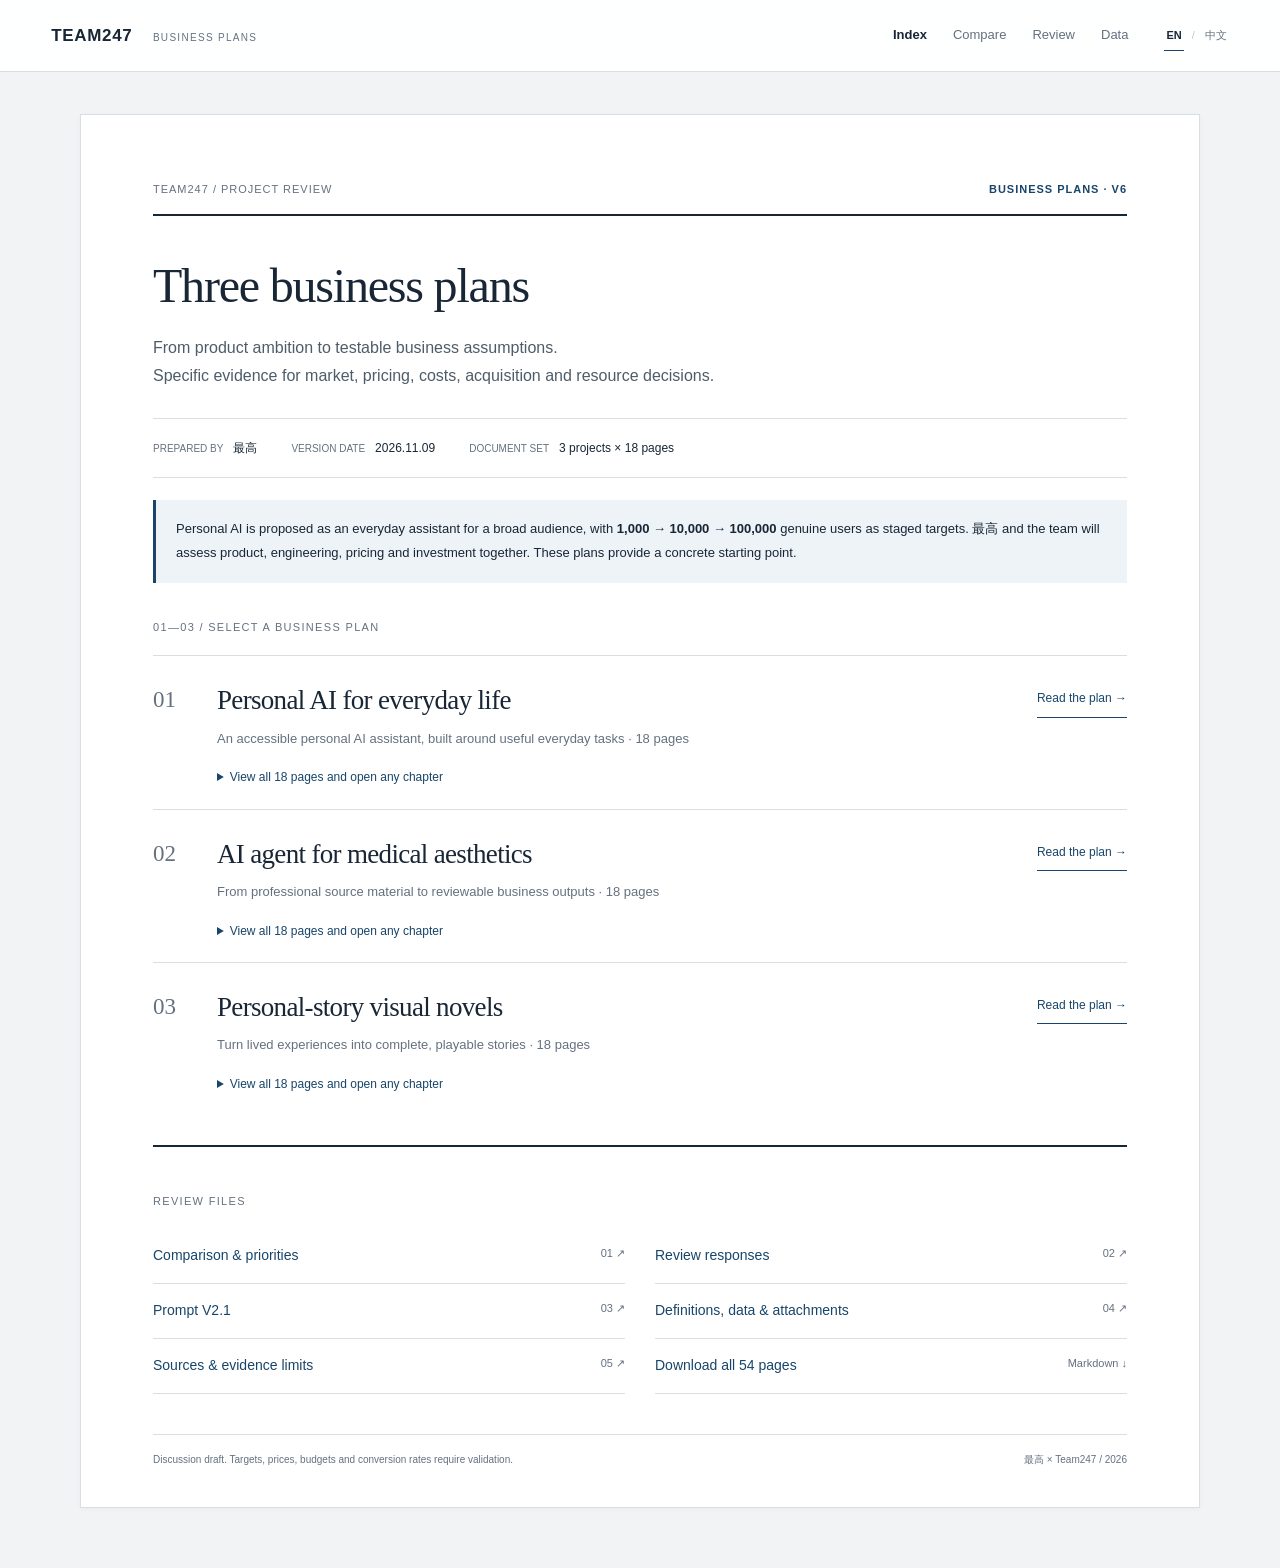
==== commit 194c9d02: "Publish bilingual paginated business plans with updated personal AI growth model" ====
--- a/team247-proposals/index.html
+++ b/team247-proposals/index.html
@@ -1 +1,22 @@
-<!doctype html><html lang="zh-CN"><head><meta charset="utf-8"><meta name="viewport" content="width=device-width,initial-scale=1"><meta name="theme-color" content="#101118"><title>Team247 × 最高｜三个产品方向，从体验到生意</title><meta name="description" content="私人角色AI、行业Agent与个人故事视觉小说：完整产品提案、市场与定价、财务情景、首批客户及90天验证路线。"><meta property="og:title" content="Team247 × 最高｜三个产品方向，从体验到生意"><meta property="og:description" content="体验产品、比较生意、决定第一步。三个完整提案与可复算的商业验证计划。"><meta property="og:type" content="website"><meta property="og:image" content="https://zhangzhaohao994-cyber.github.io/zuigao-ai-starter-guide/team247-proposals/assets/industry.webp"><link rel="canonical" href="https://zhangzhaohao994-cyber.github.io/zuigao-ai-starter-guide/team247-proposals/"><link rel="icon" href="assets/mark.svg"><link rel="stylesheet" href="home.css"></head><body><a class="skip" href="#main">跳到内容</a><header><a class="wordmark" href="#top">Team247<span>THE IDEA LAB × 最高</span></a><nav aria-label="主导航"><a href="#proposals">三个提案</a><a href="#economics">商业测算</a><a href="#roadmap">验证路线</a></nav><a class="header-cta" href="review.html">完整研究 <span>↗</span></a></header><main id="main"><section class="hero wrap" id="top"><div class="hero-copy"><p class="overline">PRODUCT PROPOSALS / NOVEMBER 2026</p><h1>三个产品方向，<br><em>从体验到生意。</em></h1><p class="hero-deck">私人角色 AI、行业 Agent、个人故事视觉小说。<br>把产品想法、第一批客户与下一步投入，放在一起讨论。</p><div class="hero-actions"><a class="button primary" href="#proposals">探索三个方向 <span>↓</span></a><a class="button secondary" href="demo.html">体验 App Demo <span>↗</span></a></div><p class="caption">产品探索与商业验证提案 · 最高 × Team247</p></div><a class="hero-art" href="review.html#industry" aria-label="阅读建议优先验证的行业Agent提案"><img src="assets/industry.webp" alt="行业资料与AI工作流概念视觉" width="900" height="1100" fetchpriority="high"><div class="art-shade"></div><div class="art-top"><span>RECOMMENDED FIRST TEST</span><span>02 ↗</span></div><div class="art-bottom"><span class="status-dot"></span><p>先验证一项<br><strong>有人愿意付款的工作。</strong></p><small>行业 Agent / 建议优先验证</small></div></a></section><section class="reading-strip wrap" aria-label="阅读路径"><a href="#proposals"><b>01</b><span>看产品<small>三个方向的用户与体验</small></span><i>↘</i></a><a href="#economics"><b>02</b><span>看生意<small>定价、成本与三种情景</small></span><i>↘</i></a><a href="#roadmap"><b>03</b><span>看行动<small>14天证据与90天路线</small></span><i>↘</i></a></section><section class="wrap section" id="proposals"><div class="section-head"><div><p class="overline">01 / THE PRODUCTS</p><h2>三个不同的入口，<br>具体到一次使用。</h2></div><p>每个方向都回答同样的问题：<br>服务谁、交付什么、谁会付钱、如何开始。</p></div><div class="projects"><article class="proposal"><a class="cover" href="review.html#persona"><img src="assets/persona.webp" alt="私人角色 AI概念图" loading="lazy" width="720" height="480"><span class="project-no">01 /</span><span class="project-tag">先验证日常价值</span></a><div class="project-body"><p class="overline">私人角色 AI</p><h3>把熟悉的陪伴，带进日常。</h3><p>喜欢的形象、声音与表达方式，贯穿提醒、备忘与每天的小事。</p><dl><div><dt>谁付款</dt><dd>个人用户</dd></div><div><dt>价格假设</dt><dd>29元 / 月</dd></div><div><dt>首轮要证明</dt><dd>连续使用与续费</dd></div></dl><a class="text-link" href="review.html#persona">阅读完整提案 <span>↗</span></a></div></article><article class="proposal"><a class="cover" href="review.html#industry"><img src="assets/industry.webp" alt="行业 Agent概念图" loading="lazy" width="720" height="480"><span class="project-no">02 /</span><span class="project-tag">建议优先验证</span></a><div class="project-body"><p class="overline">行业 Agent</p><h3>让专业资料，变成实际成果。</h3><p>从医美行业切入，把资料、内容生产与人工审核组织成可交付的工作流。</p><dl><div><dt>谁付款</dt><dd>机构与品牌团队</dd></div><div><dt>价格假设</dt><dd>2,980元 / 试点</dd></div><div><dt>首轮要证明</dt><dd>付费、工时与续费</dd></div></dl><a class="text-link" href="review.html#industry">阅读完整提案 <span>↗</span></a></div></article><article class="proposal"><a class="cover" href="review.html#story"><img src="assets/story.webp" alt="个人故事视觉小说概念图" loading="lazy" width="720" height="480"><span class="project-no">03 /</span><span class="project-tag">先交付完整短篇</span></a><div class="project-body"><p class="overline">个人故事视觉小说</p><h3>讲出你的经历，让别人走进去。</h3><p>从一段文字或语音开始，完成有人物、画面、选择与结局的私人作品。</p><dl><div><dt>谁付款</dt><dd>故事创作者</dd></div><div><dt>价格假设</dt><dd>69元 / 作品</dd></div><div><dt>首轮要证明</dt><dd>完成、分享与购买</dd></div></dl><a class="text-link" href="review.html#story">阅读完整提案 <span>↗</span></a></div></article></div><p class="small-note">图像为概念视觉；价格为待验证假设，非已上线产品报价。所有 Demo 均为概念演示。</p></section><section class="decision-band"><div class="wrap decision-inner"><div><p class="overline">THE FIRST DECISION</p><h2>建议先做行业 Agent，<br>用付费试点检验判断。</h2></div><div><p>先验证一项范围清楚的工作：客户愿不愿意付钱，交付是否节省工时，完成后是否继续购买。另两个方向先收集使用和成本证据。</p><a class="text-link" href="review.html#priority">查看排序依据与改序条件 <span>↗</span></a></div></div></section><section class="wrap section" id="economics"><div class="section-head"><div><p class="overline">02 / THE ECONOMICS</p><h2>收入只是账的一部分。</h2></div><p>把免费试用、交付、获客和人工一起算。<br>切换情景，查看90天规划结果。</p></div><div class="scenario-bar"><div class="scenario-buttons" role="group" aria-label="选择财务情景"><button data-scenario="保守" aria-pressed="false">保守</button><button data-scenario="基准" aria-pressed="true">基准</button><button data-scenario="乐观" aria-pressed="false">乐观</button></div><span>规划假设 / 人民币 / 90天</span></div><div class="economic-cards" id="economic-cards" aria-live="polite"></div><noscript><p>启用JavaScript切换情景，或<a href="review.html#market">阅读完整静态提案与全部财务表格</a>。</p></noscript><div class="model-note"><p>三个方案在这些假设下均未覆盖完整投入。现金预算假设内部人工不另付现金，经济结果已计人工；税费、法定上线手续与商业授权最低保证金待确认。行业按月交付；消费产品按入组后的完整90天观察。</p><a class="text-link" href="review.html#model">打开完整模型与敏感性分析 <span>↗</span></a></div></section><section class="wrap section" id="roadmap"><div class="section-head"><div><p class="overline">03 / THE VALIDATION</p><h2>先用14天，<br>拿到决定下一步的证据。</h2></div><p>以团队确认资源的日期为第1天。<br>门槛未过，不自动进入下一阶段。</p></div><div class="timeline"><article><span>01—07 DAYS</span><h3>找到真实任务</h3><p>核验首批名单，访谈工作流程，取得可用资料，确认专业审核人。</p><b>证据：任务、资料与工时基线</b></article><article><span>08—14 DAYS</span><h3>验证付款意愿</h3><p>累计15次有效访谈、5次同任务比较，争取2笔范围明确的试点启动款。</p><b>证据：到账与约定验收范围</b></article><article><span>15—30 DAYS</span><h3>交付并算账</h3><p>完成首批试点，逐项记录人工、模型成本、修改与客户验收。</p><b>证据：成果、质量与实际成本</b></article><article><span>31—90 DAYS</span><h3>看复购，再决定</h3><p>按批次观察续费与交付容量，根据真实值重算投入，决定继续、调整或停止。</p><b>证据：成熟客户续费与贡献</b></article></div><div class="roadmap-bottom"><p>首14天建议额外现金上限 <strong>¥5,000</strong><br><small>规划上限，尚未获批；内部与专业工时另按正文口径核算。</small></p><a class="button secondary" href="review.html#execution">查看分工、门槛与执行表 ↗</a></div></section><section class="wrap research"><div><p class="overline">READ THE FULL CASE</p><h2>每个判断，<br>都留有继续追问的入口。</h2><p>详细论证、来源、假设和可复算附件，集中在完整研究中。</p><a class="button primary" href="review.html">阅读完整提案 V5 <span>↗</span></a></div><div class="research-links"><a href="review/prompts.html"><span>研究之前</span><strong>完整提示词</strong><i>↗</i></a><a href="review/sources.html"><span>12条官方来源</span><strong>证据与假设台账</strong><i>↗</i></a><a href="review/model.csv" download><span>9组情景</span><strong>下载财务模型 CSV</strong><i>↓</i></a><a href="a.html"><span>交互式概念展览</span><strong>观看产品体验叙事</strong><i>↗</i></a></div></section></main><footer class="wrap"><a class="wordmark" href="#top">Team247<span>PRODUCT EXPLORATIONS</span></a><p>最高 × Team247 · 2026.11<br>所有商业假设仍需真实客户与交付验证。</p><div><a href="concept.html">原始双语提案</a><a href="https://github.com/zhangzhaohao994-cyber/zuigao-ai-starter-guide/tree/main/team247-proposals" target="_blank" rel="noopener noreferrer">GitHub ↗</a></div></footer><script src="home.js"></script></body></html>+<!doctype html>
+<html lang="en">
+<head>
+<meta charset="utf-8"><meta name="viewport" content="width=device-width,initial-scale=1">
+<meta name="theme-color" content="#f2f3f5">
+<meta name="description" content="Three formal business plans for Team247: personal AI, an industry agent and personal-story visual novels. 18 pages each, covering market, pricing, costs, acquisition, growth and joint decisions. English and Chinese.">
+<title>Team247 | Three business plans</title>
+<link rel="icon" href="assets/mark.svg"><link rel="stylesheet" href="bp/style.css">
+<script defer src="bp/loader.js"></script>
+</head>
+<body>
+<a class="skip" href="#main-content">Skip to content</a>
+<header class="masthead">
+<a class="wordmark" href="#home" aria-label="Team247 商业计划书总目录">TEAM247 <span>BUSINESS PLANS</span></a>
+<nav aria-label="主导航"><a href="#home" data-main="home">Index</a><a href="#comparison" data-main="comparison">Compare</a><a href="#feedback" data-main="feedback">Review</a><a href="#method" data-main="method">Data</a></nav>
+<div class="languages" aria-label="Language / 语言"><a href="?lang=en" data-lang="en" lang="en">EN</a><span>/</span><a href="?lang=zh" data-lang="zh" lang="zh-CN">中文</a></div>
+</header>
+<div id="app"></div>
+<div id="print-root"></div>
+<div id="status" class="sr-only" role="status" aria-live="polite"></div>
+<noscript lang="en"><main class="noscript"><h1>Team247 Business Plans</h1><p>JavaScript is required for the page directory. Download the <a href="bp/business-plans-en.md">complete 54-page plans</a>, <a href="bp/prompts-v2.1-en.md">revised prompt</a> and <a href="bp/growth-model-en.csv">personal-AI growth model</a>.</p></main></noscript>
+</body></html>
--- a/team247-proposals/bp/style.css
+++ b/team247-proposals/bp/style.css
@@ -0,0 +1,15 @@
+:root{--ink:#182636;--muted:#657180;--blue:#184569;--line:#d9dee5;--paper:#fff;--ground:#f2f3f5;--soft:#eef3f7;font-synthesis:none;color-scheme:light}*{box-sizing:border-box}html{scroll-padding-top:90px}body{margin:0;background:var(--ground);color:var(--ink);font:15px/1.85 -apple-system,BlinkMacSystemFont,"PingFang SC","Microsoft YaHei",sans-serif}a{color:var(--blue);text-decoration:none}a:hover{text-decoration:underline;text-underline-offset:4px}button,select{font:inherit;color:inherit}button,a,summary,select{touch-action:manipulation}button{cursor:pointer}a:focus-visible,button:focus-visible,summary:focus-visible,select:focus-visible,[tabindex]:focus-visible{outline:2px solid #306da1;outline-offset:4px}.skip{position:fixed;top:-100px;left:20px;background:white;padding:10px;z-index:100}.skip:focus{top:10px}.masthead{height:72px;position:sticky;top:0;z-index:30;display:flex;align-items:center;gap:36px;padding:0 4vw;background:#ffffffed;backdrop-filter:blur(15px);border-bottom:1px solid var(--line)}.wordmark{color:var(--ink);font-size:17px;font-weight:750;letter-spacing:.04em;white-space:nowrap}.wordmark span{font-size:10px;letter-spacing:.13em;font-weight:500;margin-left:15px;color:var(--muted)}.masthead nav{display:flex;gap:26px;margin-left:auto;font-size:13px}.masthead nav a{color:var(--muted)}.masthead nav a[aria-current]{color:var(--ink);font-weight:650}.edition{font-size:10px;letter-spacing:.08em;color:var(--muted);white-space:nowrap}.cover{max-width:1120px;padding:64px 72px 38px;margin:42px auto 60px;background:var(--paper);box-shadow:0 1px 4px #23334e0a;border:1px solid var(--line)}.doc-top{display:flex;align-items:center;justify-content:space-between;gap:15px;border-bottom:2px solid var(--ink);padding-bottom:15px;font-size:11px;letter-spacing:.09em;color:var(--muted)}.stamp{color:var(--blue);font-weight:600}.cover h1{font-family:"Songti SC","Noto Serif CJK SC","STSong",serif;font-size:46px;line-height:1.4;font-weight:600;margin:36px 0 14px;letter-spacing:.015em}.cover-intro{max-width:730px;font-size:16px;color:#4e5c69;margin:0 0 28px}.meta{display:flex;flex-wrap:wrap;gap:12px 34px;font-size:12px;padding:18px 0;border-top:1px solid var(--line);border-bottom:1px solid var(--line)}.meta span{color:var(--muted)}.meta b{font-weight:500;margin-left:10px;color:var(--ink)}.cover-note{font-size:13px;background:var(--soft);padding:17px 20px;margin:22px 0 34px;line-height:1.9;border-left:3px solid var(--blue)}.section-label{font-size:11px;letter-spacing:.12em;color:var(--muted);margin:34px 0 18px}.project-entry{border-top:1px solid var(--line);padding:24px 0 20px}.project-line{display:grid;grid-template-columns:48px minmax(0,1fr) auto;gap:16px;align-items:start}.project-number{font-size:23px;font-family:Georgia,serif;color:var(--muted);line-height:1.7}.project-title{font-family:"Songti SC",serif;font-size:25px;color:var(--ink);font-weight:600;line-height:1.5}.project-summary{margin:7px 0;color:var(--muted);font-size:13px}.read-link{font-size:12px;border-bottom:1px solid var(--blue);padding:7px 0;white-space:nowrap}.project-entry details{margin:10px 0 0 64px}.project-entry summary{font-size:12px;color:var(--blue);cursor:pointer;width:fit-content}.chapter-grid{list-style:none;padding:14px 0 0;margin:0;display:grid;grid-template-columns:repeat(2,minmax(0,1fr));column-gap:25px}.chapter-grid a{display:flex;gap:12px;font-size:12px;padding:7px 0;color:#465869;border-bottom:1px dotted #e1e5ea}.chapter-grid span{font-variant-numeric:tabular-nums;color:#9aa3ae;font-size:11px;min-width:18px}.review-index{border-top:2px solid var(--ink);margin-top:30px;padding-top:10px}.review-links{display:grid;grid-template-columns:repeat(2,minmax(0,1fr));gap:0 30px}.review-links a{display:flex;justify-content:space-between;gap:15px;padding:14px 0;font-size:14px;border-bottom:1px solid var(--line)}.review-links small{font-size:11px;color:var(--muted)}.document-footer{font-size:10px;color:var(--muted);border-top:1px solid var(--line);margin-top:40px;padding-top:16px;display:flex;justify-content:space-between;gap:20px}.reader{display:grid;grid-template-columns:260px minmax(0,920px);gap:28px;max-width:1240px;margin:26px auto 70px;padding:0 18px;align-items:start}.sidebar{position:sticky;top:96px;max-height:calc(100vh - 116px);overflow:auto;scrollbar-width:thin;padding:0 12px 25px 0}.side-label{font-size:10px;letter-spacing:.12em;color:var(--muted);margin:4px 0 12px}.project-switch{width:100%;font-size:12px;border:1px solid #c9d1db;background:white;padding:10px 8px;margin-bottom:17px;border-radius:3px}.side-title{font-size:14px;line-height:1.55;margin:7px 0 6px}.side-count{color:var(--muted);font-size:11px;margin:0 0 17px}.side-pages{list-style:none;padding:0;margin:0}.side-pages a{display:flex;gap:10px;padding:8px 10px;font-size:11px;line-height:1.5;border-left:2px solid transparent;color:#5c6876}.side-pages a span{color:#8994a1;min-width:17px;font-variant-numeric:tabular-nums}.side-pages a[aria-current]{border-left-color:var(--blue);background:#e4ebf1;color:var(--blue);font-weight:650}.side-pages a[aria-current] span{color:var(--blue)}.side-links{border-top:1px solid var(--line);padding-top:15px;margin-top:20px;display:grid;gap:8px;font-size:11px}.content-column{min-width:0}.reading-tools{display:flex;align-items:center;justify-content:space-between;gap:14px;margin:0 0 14px;font-size:11px;color:var(--muted)}.reading-tools .actions{display:flex;gap:16px;align-items:center}.plain-button{font-size:11px;border:0;background:none;padding:0;color:var(--blue);line-height:1.8}.sheet{background:var(--paper);padding:38px 48px 28px;border:1px solid var(--line);box-shadow:0 1px 4px #23334e08;min-width:0}.running-head{display:flex;justify-content:space-between;gap:20px;padding-bottom:14px;border-bottom:1px solid var(--line);font-size:10px;color:var(--muted);letter-spacing:.04em}.page-kicker{font-size:11px;color:var(--blue);letter-spacing:.12em;margin:29px 0 10px}.sheet h1{font-family:"Songti SC","STSong",serif;font-weight:600;font-size:32px;line-height:1.5;margin:0 0 20px;letter-spacing:.015em}.lead{font-size:15px;line-height:1.95;margin:0 0 28px;border-left:3px solid var(--blue);padding:10px 17px;background:#f3f6f9;color:#364d61}.prose{font-size:14px;line-height:1.95;overflow-wrap:break-word}.prose h2{font-size:22px;line-height:1.6;margin:34px 0 17px}.prose h3{font-size:16px;line-height:1.65;margin:29px 0 12px;font-weight:650}.prose h4{font-size:14px;margin:24px 0 12px}.prose p{margin:0 0 17px;color:#3e4c59}.prose strong{font-weight:650;color:var(--ink)}.prose ul,.prose ol{padding-left:23px}.prose li{margin-bottom:8px}.prose code{background:#edf0f4;font-size:12px;padding:2px 5px;overflow-wrap:anywhere}.prose a{border-bottom:1px solid #bccddd}.table-wrap{width:100%;max-width:100%;overflow-x:auto;margin:22px 0 26px;border:1px solid #d8dfe6;scrollbar-width:thin}table{border-collapse:collapse;width:100%;min-width:560px;line-height:1.85;font-size:12px;font-variant-numeric:tabular-nums}th,td{padding:12px 13px;text-align:left;vertical-align:top;border-bottom:1px solid #dce1e7;border-right:1px solid #e5e9ee;min-width:90px}th{background:#edf2f6;font-weight:600;color:#2d465d}td{color:#43515e}th:last-child,td:last-child{border-right:0}tr:last-child td{border-bottom:0}tbody tr:nth-child(even){background:#fafbfc}td a{overflow-wrap:anywhere}.supplement{margin:28px 0;border-top:1px solid var(--line);border-bottom:1px solid var(--line);padding:15px 0}.supplement>summary{color:var(--blue);font-size:12px;cursor:pointer}.supplement[open]>summary{margin-bottom:20px}.evidence{font-size:11px;line-height:1.9;margin:32px 0 0;border-top:1px solid var(--line);padding-top:17px;color:var(--muted)}.evidence strong{color:#435365;font-weight:500}.evidence .source-links{display:flex;gap:7px 15px;flex-wrap:wrap;margin:7px 0}.requirement-links{display:flex;flex-wrap:wrap;gap:7px 15px;margin:12px 0 0}.requirement-links a{font-size:10px}.sheet-footer{display:flex;justify-content:space-between;gap:20px;font-size:10px;color:#87909b;border-top:1px solid var(--line);padding-top:13px;margin-top:24px}.pager{display:grid;grid-template-columns:1fr auto 1fr;align-items:center;gap:14px;margin:18px 0 0;font-size:12px}.pager>a{display:flex;flex-direction:column;max-width:100%}.pager>a:last-child{text-align:right}.pager small{color:var(--muted);font-size:10px}.pager .number{font-size:11px;color:var(--muted);font-variant-numeric:tabular-nums}.key-hint{text-align:center;font-size:10px;color:#8c96a1;margin:15px 0}.mobile-directory{display:none}.common-index{list-style:none;padding:0;margin:16px 0}.common-index li{margin:3px 0}.common-index a{display:block;padding:11px 12px;font-size:12px;color:var(--muted);border-left:2px solid transparent}.common-index a[aria-current]{border-left-color:var(--blue);color:var(--blue);background:#e4ebf1}.jump-matrix{margin-top:32px;border-top:2px solid var(--ink);padding-top:5px}.jump-matrix h2{font-size:19px}.jump-row{padding:15px 0;border-bottom:1px solid var(--line)}.jump-row h3{font-size:13px;margin:0 0 9px}.jump-row p{display:flex;align-items:baseline;gap:8px;flex-wrap:wrap;margin:6px 0;font-size:11px}.jump-row b{width:94px;font-weight:500;color:var(--muted)}.jump-row a{font-size:11px;padding:2px 4px}.source-entry{padding:22px 0;border-bottom:1px solid var(--line);scroll-margin-top:90px}.source-entry h2{margin:0 0 8px;font-size:16px}.source-entry h2 span{font-size:10px;margin-right:10px;color:var(--muted)}.source-entry p{margin:7px 0;font-size:12px;color:#5a6977}.source-entry small{font-size:10px;color:var(--muted)}.attachment{display:block;padding:14px 0;border-bottom:1px solid var(--line);font-size:13px}.attachment small{display:block;color:var(--muted);font-size:11px}.historical-note{border-left:2px solid #9e8d67;padding-left:15px;margin-top:26px;font-size:12px;color:#6a665b}.sr-only{position:absolute;width:1px;height:1px;padding:0;margin:-1px;overflow:hidden;clip:rect(0,0,0,0);white-space:nowrap;border:0}#print-root{display:none}.noscript{max-width:800px;margin:50px auto;padding:30px}.empty{padding:50px;text-align:center}.print-note{font-size:11px;color:var(--muted)}
+@media(min-width:1450px){.cover{margin-top:55px}.reader{margin-top:34px;gap:38px}}
+@media(max-width:1100px){.wordmark span{display:none}.masthead{gap:20px;padding:0 24px}.masthead nav{gap:20px}.reader{grid-template-columns:220px minmax(0,1fr);gap:20px}.sheet{padding:30px 34px 25px}.cover{margin:28px 28px 50px;padding:45px 50px}.sidebar{padding-right:5px}}
+@media(max-width:800px){.edition{display:none}.masthead{height:auto;min-height:64px;padding:12px 20px;flex-wrap:wrap;gap:8px 16px}.wordmark{font-size:16px}.masthead nav{gap:16px;font-size:11px}.reader{display:block;margin:18px auto 45px;padding:0 18px}.sidebar{display:none}.mobile-directory{display:block;margin-bottom:15px;border:1px solid var(--line);background:#fff}.mobile-directory>summary{padding:12px 15px;cursor:pointer;color:var(--blue);font-size:12px;font-weight:600}.mobile-directory .directory-inner{border-top:1px solid var(--line);padding:18px 15px;max-height:64vh;overflow:auto}.mobile-directory .side-pages{columns:2;column-gap:10px}.mobile-directory .side-pages li{break-inside:avoid}.reading-tools{font-size:10px}.reading-tools .actions{gap:12px}.plain-button{font-size:10px}.sheet{padding:29px 30px 23px}.sheet h1{font-size:29px}.cover{margin:20px 18px 40px;padding:34px 30px}.cover h1{font-size:37px}.cover-intro{font-size:14px}.cover .doc-top{font-size:10px}.project-title{font-size:23px}.key-hint{display:none}}
+@media(max-width:500px){body{font-size:14px}.masthead{padding:12px 16px 10px;gap:7px}.wordmark{width:100%;font-size:14px}.wordmark span{display:inline;font-size:8px;margin-left:10px}.masthead nav{margin-left:0;justify-content:space-between;width:100%;font-size:11px;gap:10px}.cover{margin:14px 10px 30px;padding:26px 20px}.cover h1{font-size:30px;margin:29px 0 17px}.cover-intro{font-size:13px;line-height:1.9}.doc-top{font-size:9px;letter-spacing:0}.meta{gap:8px 22px;font-size:11px}.cover-note{font-size:12px;padding:13px 14px;margin-bottom:25px}.project-line{grid-template-columns:27px minmax(0,1fr);gap:12px}.project-number{font-size:20px}.project-title{font-size:21px}.project-summary{font-size:12px}.read-link{grid-column:2;justify-self:start;padding:0;font-size:11px}.project-entry details{margin:16px 0 0 39px}.chapter-grid{grid-template-columns:1fr;padding-top:10px}.chapter-grid a{font-size:11px}.review-links{grid-template-columns:1fr}.review-links a{font-size:13px}.document-footer{display:block;font-size:9px}.document-footer span{display:block}.reader{padding:0 10px;margin-top:14px}.sheet{padding:24px 19px 22px}.running-head{font-size:9px;gap:12px;line-height:1.5}.sheet h1{font-size:26px;line-height:1.55}.page-kicker{font-size:10px;margin-top:25px}.lead{font-size:13px;padding:10px 12px;margin-bottom:23px}.prose{font-size:13px;line-height:1.95}.prose h3{font-size:15px;margin:26px 0 12px}.prose h2{font-size:20px}.table-wrap{margin:20px 0 23px}table{font-size:11px;min-width:520px}th,td{padding:10px 11px}.reading-tools{padding:0 3px;align-items:start}.reading-tools>span{max-width:45%}.reading-tools .actions{gap:10px;flex-wrap:wrap;justify-content:flex-end}.mobile-directory .side-pages{columns:1}.mobile-directory .side-pages a{font-size:12px;padding:9px 10px}.pager{gap:10px;font-size:11px;margin:16px 4px 0}.pager .number{font-size:10px;white-space:nowrap}.pager small{font-size:9px}.source-entry h2{font-size:14px}.jump-row b{width:100%;font-size:10px}.sheet-footer{font-size:9px}.evidence{font-size:10px}}
+@media(prefers-reduced-motion:reduce){*{scroll-behavior:auto!important}}
+@page{size:A4;margin:17mm 16mm 18mm}
+@media print{body{background:white;color:#111;font-size:10pt}.masthead,#app,.skip,#status{display:none!important}#print-root{display:block}.print-page{break-before:page;page-break-before:always}.print-page:first-child{break-before:auto;page-break-before:auto}.sheet{box-shadow:none;border:0;padding:0;min-height:0}.sheet h1{font-size:23pt}.page-kicker{margin-top:18px}.lead{font-size:10pt;background:transparent;padding:7px 12px;margin-bottom:15px}.prose{font-size:9pt;line-height:1.7}.prose h2{font-size:15pt}.prose h3{font-size:11pt;margin:18px 0 8px;break-after:avoid}.prose p{margin-bottom:10px}.table-wrap{overflow:visible;border:1px solid #ccc;margin:12px 0 16px;max-width:none}table{min-width:0;font-size:7.5pt;width:100%}th,td{min-width:0;padding:6px 7px;overflow-wrap:anywhere}thead{display:table-header-group}tr{break-inside:avoid}a{color:#222;text-decoration:none}.evidence{font-size:7.5pt;margin-top:18px}.supplement{border:0;margin-top:17px}.print-supplement-title{font-size:10pt}.sheet-footer{font-size:7pt;margin-top:15px}.running-head{font-size:7pt}.source-entry{break-inside:avoid}.attachment{font-size:9pt}.jump-matrix{display:none}.print-note{display:none}.doc-top{font-size:8pt}}
+.model-detail{border-top:2px solid var(--ink);padding-top:6px;margin-top:34px}.model-controls{display:flex;flex-wrap:wrap;gap:12px 22px;margin:16px 0;font-size:12px}.model-controls label{display:grid;gap:6px;color:var(--muted)}.model-controls select{font-size:12px;background:white;border:1px solid #c9d1db;border-radius:3px;padding:8px 10px;max-width:100%}.model-detail table{min-width:280px}.model-detail .table-wrap{margin-top:15px}
+.languages{display:flex;align-items:center;gap:8px;white-space:nowrap;font-size:11px}.languages span{color:#c0c8d1}.languages a{color:var(--muted);padding:5px 2px}.languages a[aria-current]{color:var(--ink);font-weight:700;border-bottom:1px solid var(--blue)}html[lang=en] .cover h1,html[lang=en] .sheet h1,html[lang=en] .project-title{font-family:Georgia,"Times New Roman",serif;font-weight:500;letter-spacing:-.025em}html[lang=en] .cover h1{font-size:48px}html[lang=en] .sheet h1{font-size:34px;line-height:1.25}html[lang=en] .prose{line-height:1.85}html[lang=en] .project-title{font-size:27px}html[lang=en] .side-pages a{font-size:11px;line-height:1.5}html[lang=en] .sheet .prose table{font-size:12px;line-height:1.65}html[lang=en] .meta{font-size:10px}html[lang=en] .meta b{font-size:12px}html[lang=en] .project-summary{line-height:1.65}html[lang=en] .cover-intro{line-height:1.75}
+@media(max-width:800px){.masthead nav{margin-left:auto}.languages{font-size:10px}.wordmark{font-size:14px}.masthead{gap:12px}html[lang=en] .cover h1{font-size:39px}}
+@media(max-width:500px){.wordmark{width:auto;flex:1}.masthead{gap:8px;align-items:center}.masthead nav{order:3;flex-basis:100%;width:100%;margin-left:0}.languages{order:2;font-size:11px}.wordmark span{font-size:7px;margin-left:7px}html[lang=en] .cover h1{font-size:34px}html[lang=en] .sheet h1{font-size:28px}html[lang=en] .project-title{font-size:24px}html[lang=en] .sheet .prose table{font-size:11px}html[lang=en] .reading-tools{gap:8px}html[lang=en] .reading-tools .actions{max-width:68%}html[lang=en] .running-head{font-size:8px}.model-controls{display:block}.model-controls label{margin-bottom:12px}}
+@media print{html[lang=en] .sheet h1{font-size:23pt}html[lang=en] .prose{font-size:9pt;line-height:1.7}html[lang=en] .sheet .prose table{font-size:7.5pt;line-height:1.5}}
+h1[tabindex="-1"]:focus-visible{outline:none}
+@media screen and (max-width:600px){.table-wrap::after{content:'↔ 左右滑动查看完整表格';display:block;position:sticky;left:0;padding:6px 10px;font-size:10px;color:var(--muted);background:#f4f6f8;line-height:1.5}html[lang=en] .table-wrap::after{content:'↔ Scroll sideways to see all columns'}.model-detail .table-wrap::after{display:none}}
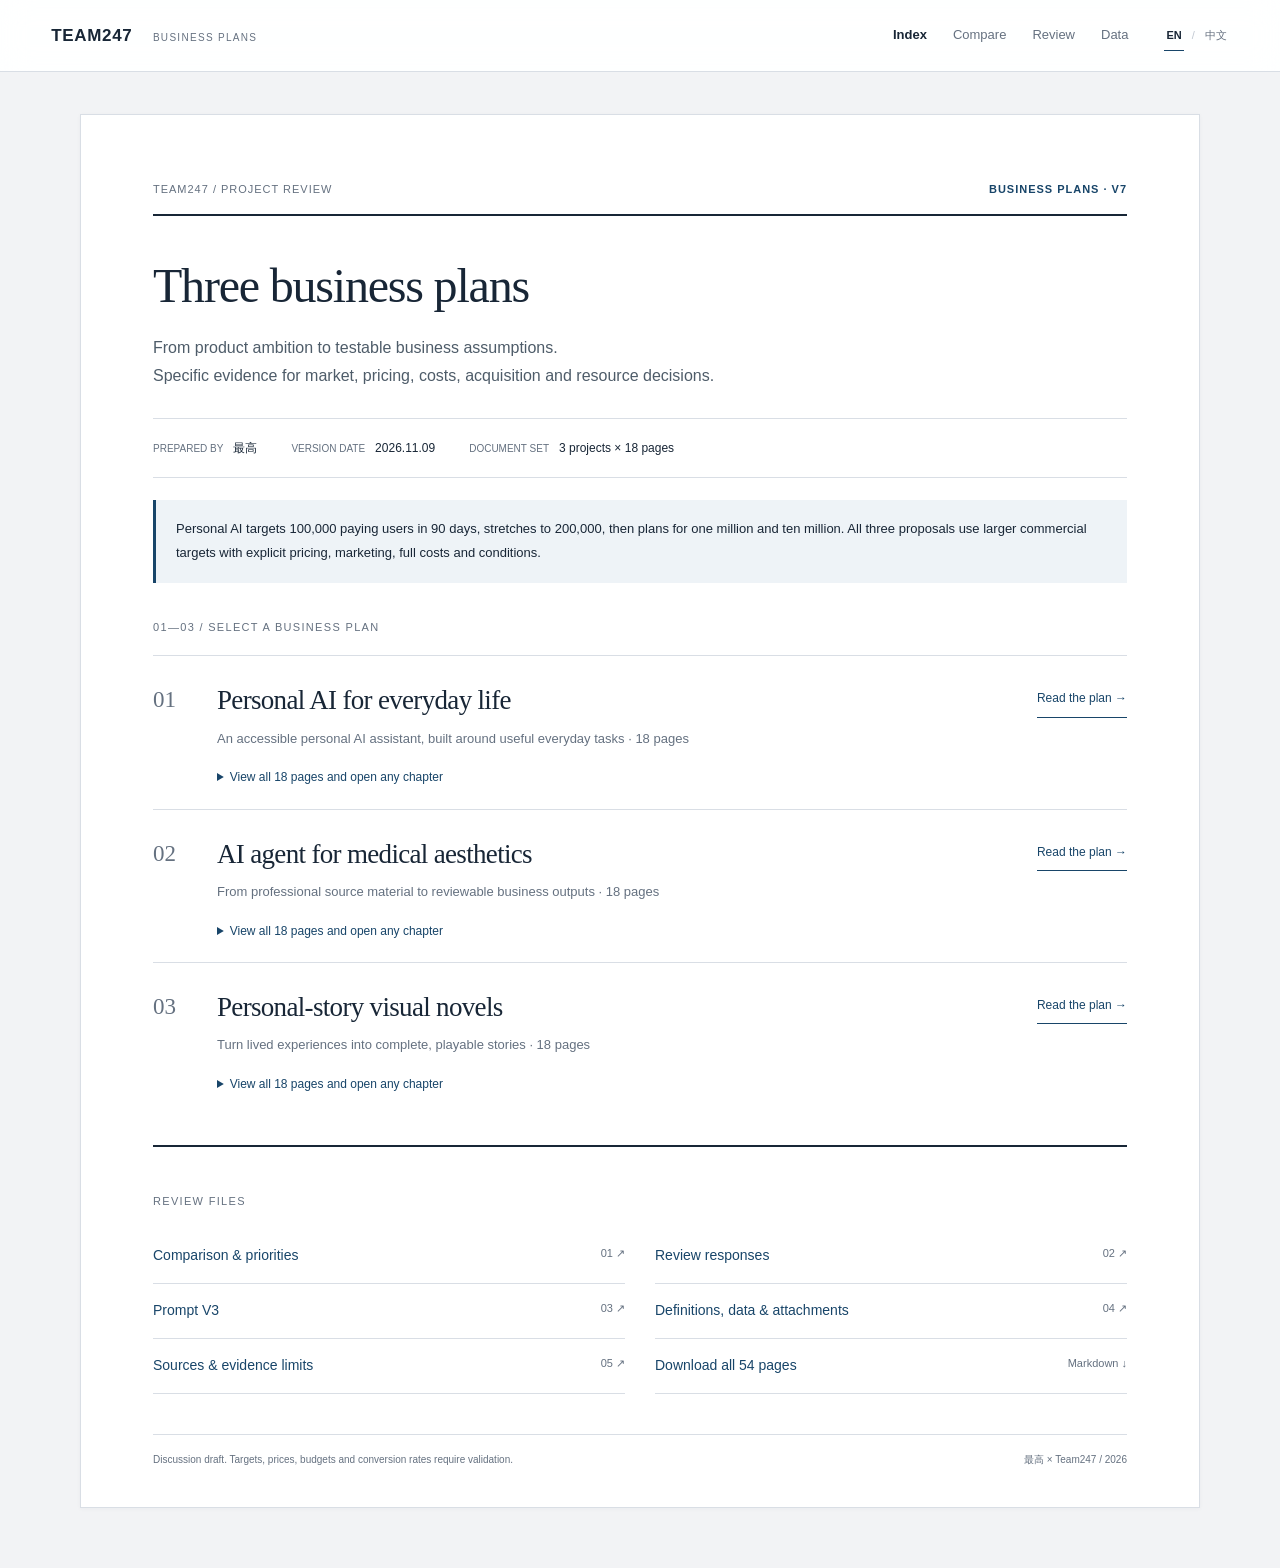
==== commit e243544c: "Refresh versioned economics assets for returning readers" ====
--- a/team247-proposals/index.html
+++ b/team247-proposals/index.html
@@ -6,7 +6,7 @@
 <meta name="description" content="Three formal business plans for Team247: personal AI, an industry agent and personal-story visual novels. 18 pages each, covering market, pricing, costs, acquisition, growth and joint decisions. English and Chinese.">
 <title>Team247 | Three business plans</title>
 <link rel="icon" href="assets/mark.svg"><link rel="stylesheet" href="bp/style.css">
-<script defer src="bp/loader.js"></script>
+<script defer src="bp/loader.js?v=7"></script>
 </head>
 <body>
 <a class="skip" href="#main-content">Skip to content</a>
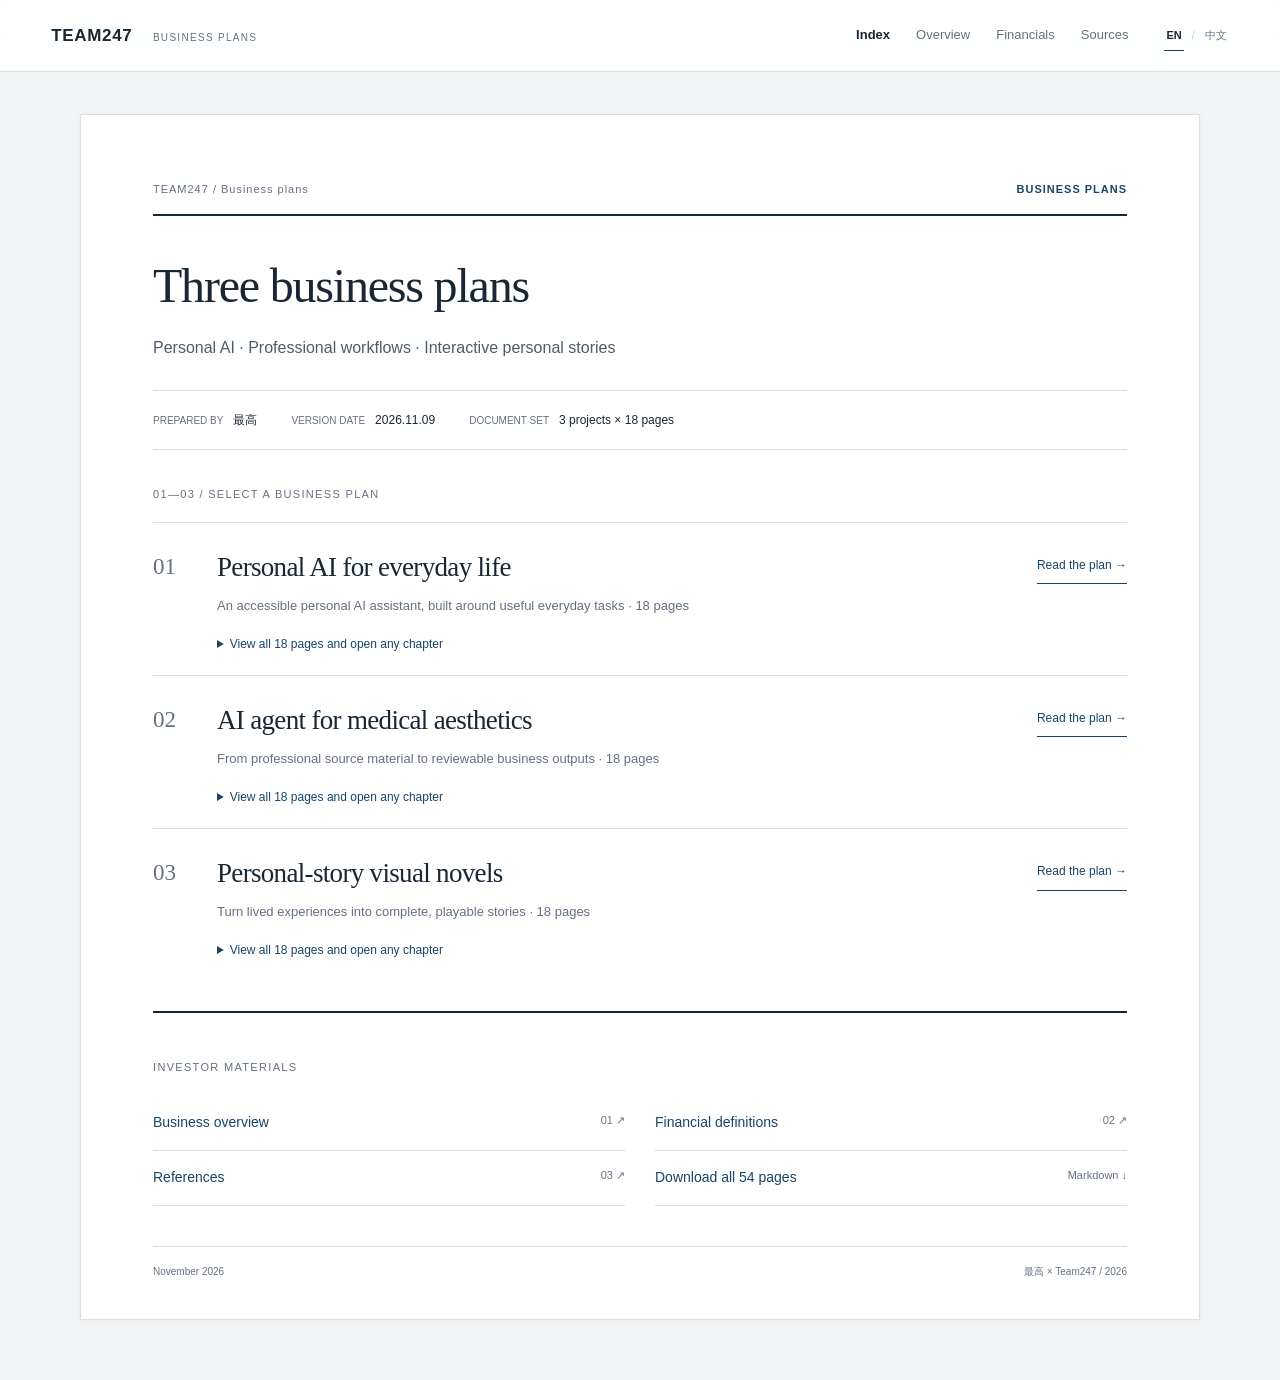
==== commit 7fca398f: "Publish investor-facing plans with one-yuan subscriptions and uncapped valid referral rewards" ====
--- a/team247-proposals/index.html
+++ b/team247-proposals/index.html
@@ -3,20 +3,20 @@
 <head>
 <meta charset="utf-8"><meta name="viewport" content="width=device-width,initial-scale=1">
 <meta name="theme-color" content="#f2f3f5">
-<meta name="description" content="Three formal business plans for Team247: personal AI, an industry agent and personal-story visual novels. 18 pages each, covering market, pricing, costs, acquisition, growth and joint decisions. English and Chinese.">
+<meta name="description" content="Three formal business plans for Team247: personal AI, an industry agent and personal-story visual novels. 18 pages each, covering market, pricing, costs, acquisition, growth and financial projections. English and Chinese.">
 <title>Team247 | Three business plans</title>
 <link rel="icon" href="assets/mark.svg"><link rel="stylesheet" href="bp/style.css">
-<script defer src="bp/loader.js?v=7"></script>
+<script defer src="bp/loader.js?v=8"></script>
 </head>
 <body>
 <a class="skip" href="#main-content">Skip to content</a>
 <header class="masthead">
 <a class="wordmark" href="#home" aria-label="Team247 商业计划书总目录">TEAM247 <span>BUSINESS PLANS</span></a>
-<nav aria-label="主导航"><a href="#home" data-main="home">Index</a><a href="#comparison" data-main="comparison">Compare</a><a href="#feedback" data-main="feedback">Review</a><a href="#method" data-main="method">Data</a></nav>
+<nav aria-label="主导航"><a href="#home" data-main="home">Index</a><a href="#comparison" data-main="comparison">Compare</a><a href="#method" data-main="method">Financials</a><a href="#sources" data-main="sources">Sources</a></nav>
 <div class="languages" aria-label="Language / 语言"><a href="?lang=en" data-lang="en" lang="en">EN</a><span>/</span><a href="?lang=zh" data-lang="zh" lang="zh-CN">中文</a></div>
 </header>
 <div id="app"></div>
 <div id="print-root"></div>
 <div id="status" class="sr-only" role="status" aria-live="polite"></div>
-<noscript lang="en"><main class="noscript"><h1>Team247 Business Plans</h1><p>JavaScript is required for the page directory. Download the <a href="bp/business-plans-en.md">complete 54-page plans</a>, <a href="bp/prompts-v2.1-en.md">revised prompt</a> and <a href="bp/growth-model-en.csv">personal-AI growth model</a>.</p></main></noscript>
+<noscript><main class="noscript"><h1>Team247 Business Plans</h1><p><a href="bp/business-plans-en.md">Read the complete business plans</a>.</p></main></noscript>
 </body></html>
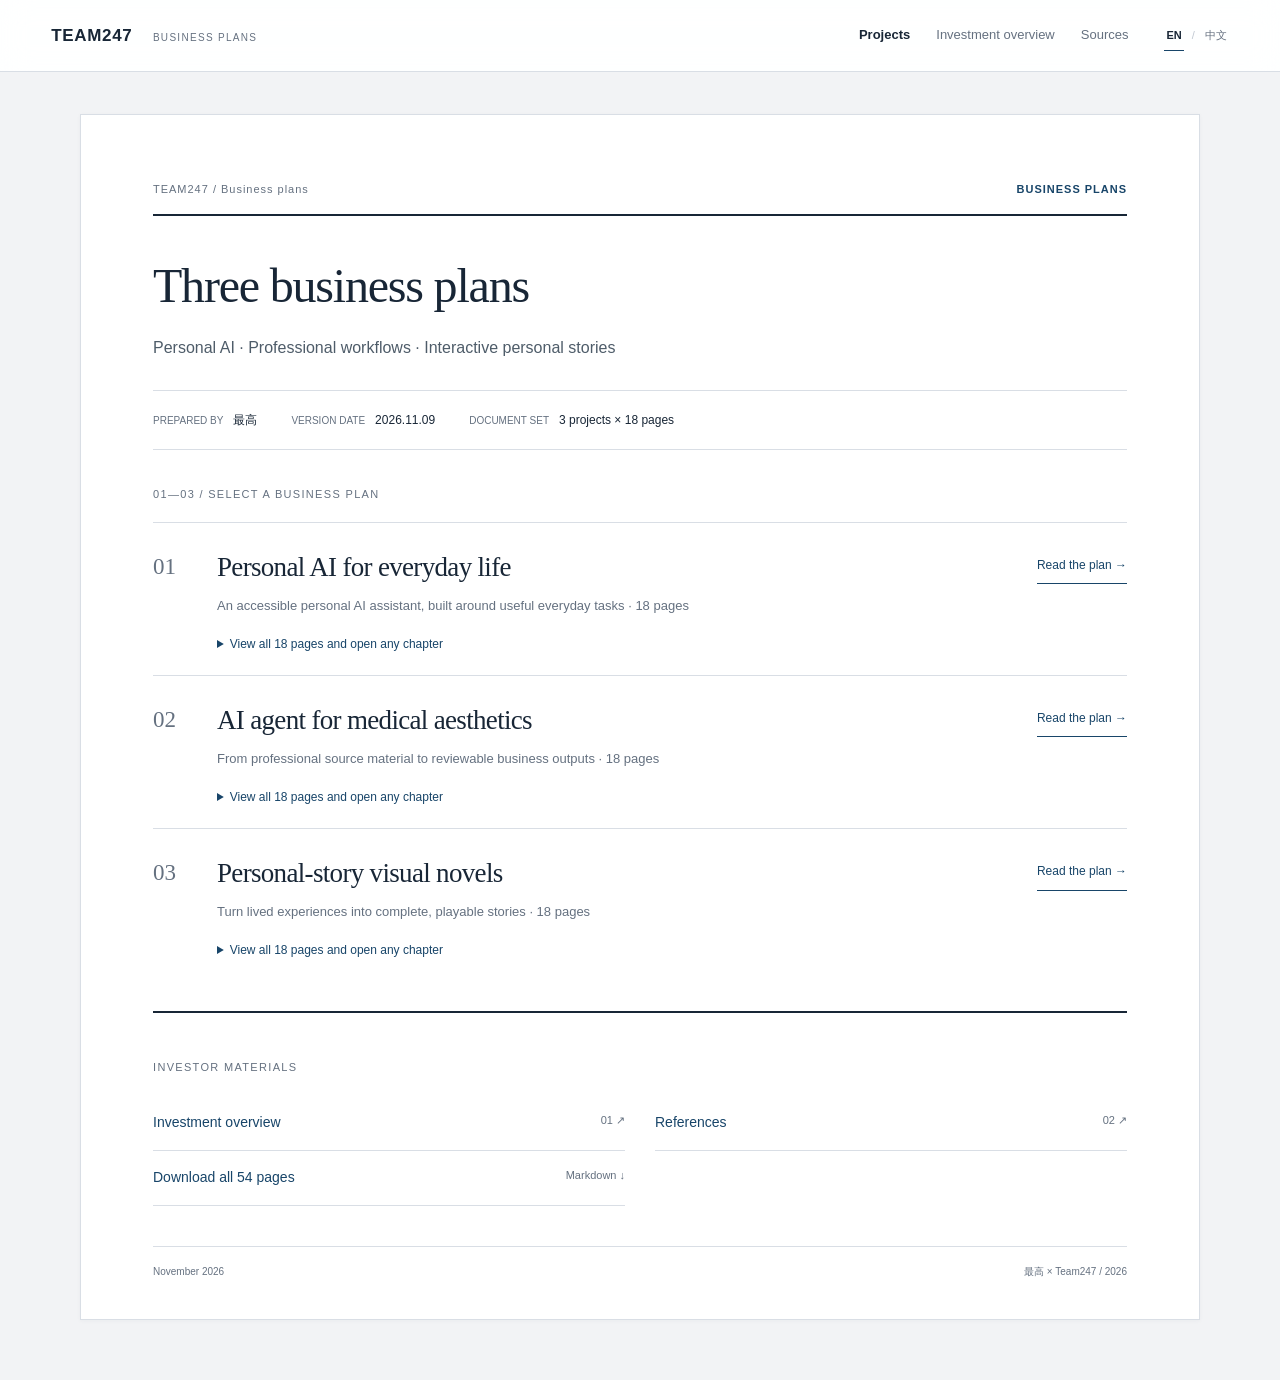
==== commit 30771381: "Unify investor overview, reconcile financial ranges, and add grounded annual growth scenarios" ====
--- a/team247-proposals/index.html
+++ b/team247-proposals/index.html
@@ -5,14 +5,14 @@
 <meta name="theme-color" content="#f2f3f5">
 <meta name="description" content="Three formal business plans for Team247: personal AI, an industry agent and personal-story visual novels. 18 pages each, covering market, pricing, costs, acquisition, growth and financial projections. English and Chinese.">
 <title>Team247 | Three business plans</title>
-<link rel="icon" href="assets/mark.svg"><link rel="stylesheet" href="bp/style.css">
-<script defer src="bp/loader.js?v=8"></script>
+<link rel="icon" href="assets/mark.svg"><link rel="stylesheet" href="bp/style.css?v=9">
+<script defer src="bp/loader.js?v=9"></script>
 </head>
 <body>
 <a class="skip" href="#main-content">Skip to content</a>
 <header class="masthead">
 <a class="wordmark" href="#home" aria-label="Team247 商业计划书总目录">TEAM247 <span>BUSINESS PLANS</span></a>
-<nav aria-label="主导航"><a href="#home" data-main="home">Index</a><a href="#comparison" data-main="comparison">Compare</a><a href="#method" data-main="method">Financials</a><a href="#sources" data-main="sources">Sources</a></nav>
+<nav aria-label="主导航"><a href="#home" data-main="home">Index</a><a href="#comparison" data-main="comparison">Overview</a><a href="#sources" data-main="sources">Sources</a></nav>
 <div class="languages" aria-label="Language / 语言"><a href="?lang=en" data-lang="en" lang="en">EN</a><span>/</span><a href="?lang=zh" data-lang="zh" lang="zh-CN">中文</a></div>
 </header>
 <div id="app"></div>
--- a/team247-proposals/bp/style.css
+++ b/team247-proposals/bp/style.css
@@ -13,3 +13,5 @@
 @media print{html[lang=en] .sheet h1{font-size:23pt}html[lang=en] .prose{font-size:9pt;line-height:1.7}html[lang=en] .sheet .prose table{font-size:7.5pt;line-height:1.5}}
 h1[tabindex="-1"]:focus-visible{outline:none}
 @media screen and (max-width:600px){.table-wrap::after{content:'↔ 左右滑动查看完整表格';display:block;position:sticky;left:0;padding:6px 10px;font-size:10px;color:var(--muted);background:#f4f6f8;line-height:1.5}html[lang=en] .table-wrap::after{content:'↔ Scroll sideways to see all columns'}.model-detail .table-wrap::after{display:none}}
+/* Two-column financial summaries fit the reading area on phones. */
+.table-wrap:has(th:nth-child(2):last-child) table{min-width:0}.table-wrap:has(th:nth-child(2):last-child) th,.table-wrap:has(th:nth-child(2):last-child) td{min-width:0}.table-wrap:has(th:nth-child(2):last-child)::after{display:none}
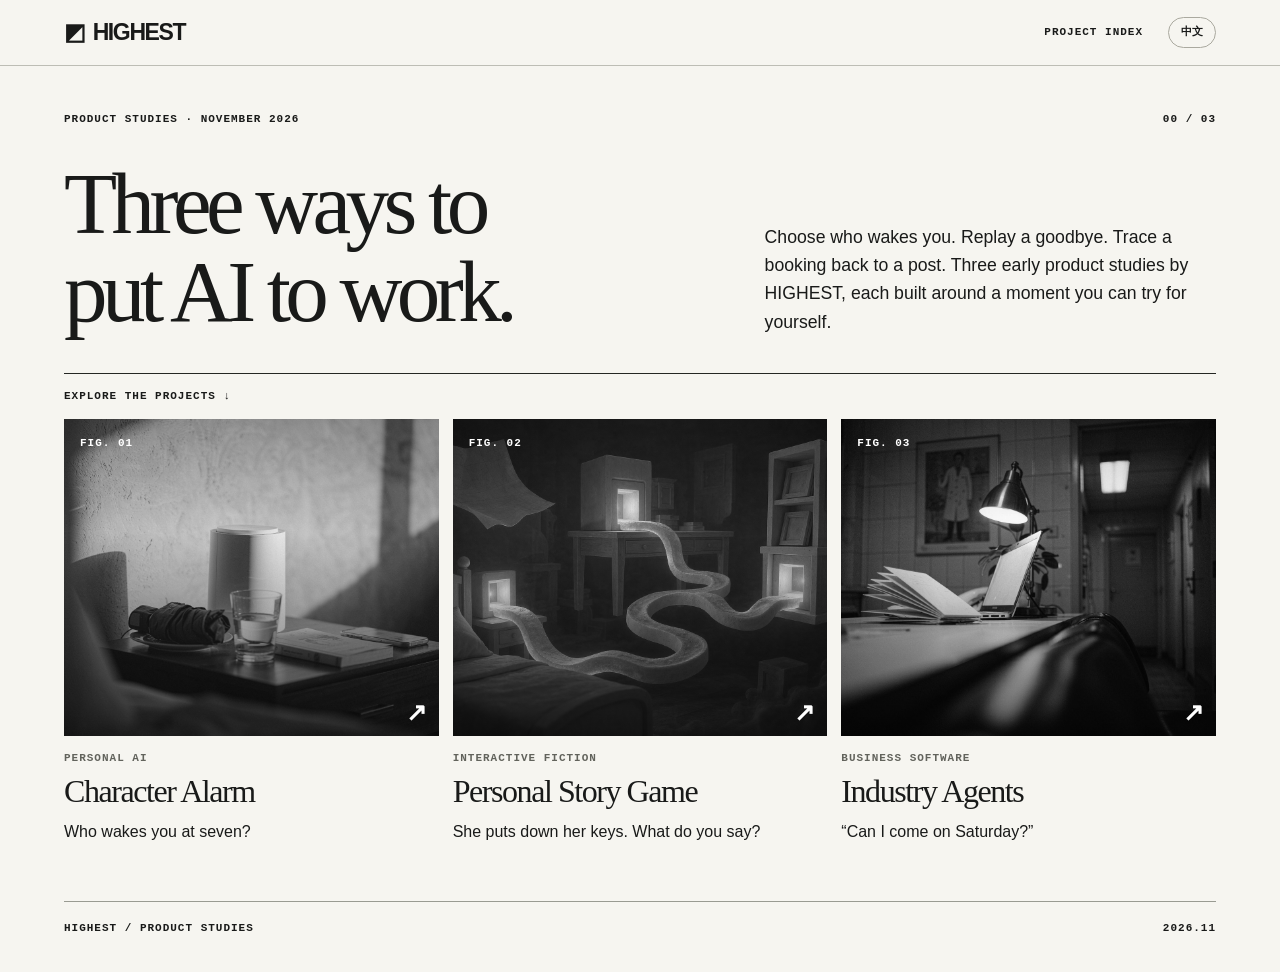
==== commit 5470cc2b: "Publish HIGHEST bilingual investor showcase" ====
--- a/team247-proposals/index.html
+++ b/team247-proposals/index.html
@@ -1,22 +1,9 @@
-<!doctype html>
-<html lang="en">
-<head>
-<meta charset="utf-8"><meta name="viewport" content="width=device-width,initial-scale=1">
-<meta name="theme-color" content="#f2f3f5">
-<meta name="description" content="Three formal business plans for Team247: personal AI, an industry agent and personal-story visual novels. 18 pages each, covering market, pricing, costs, acquisition, growth and financial projections. English and Chinese.">
-<title>Team247 | Three business plans</title>
-<link rel="icon" href="assets/mark.svg"><link rel="stylesheet" href="bp/style.css?v=9">
-<script defer src="bp/loader.js?v=9"></script>
-</head>
-<body>
-<a class="skip" href="#main-content">Skip to content</a>
-<header class="masthead">
-<a class="wordmark" href="#home" aria-label="Team247 商业计划书总目录">TEAM247 <span>BUSINESS PLANS</span></a>
-<nav aria-label="主导航"><a href="#home" data-main="home">Index</a><a href="#comparison" data-main="comparison">Overview</a><a href="#sources" data-main="sources">Sources</a></nav>
-<div class="languages" aria-label="Language / 语言"><a href="?lang=en" data-lang="en" lang="en">EN</a><span>/</span><a href="?lang=zh" data-lang="zh" lang="zh-CN">中文</a></div>
-</header>
-<div id="app"></div>
-<div id="print-root"></div>
-<div id="status" class="sr-only" role="status" aria-live="polite"></div>
-<noscript><main class="noscript"><h1>Team247 Business Plans</h1><p><a href="bp/business-plans-en.md">Read the complete business plans</a>.</p></main></noscript>
-</body></html>
+<!doctype html><html lang="en"><meta charset="utf-8"><meta name="viewport" content="width=device-width,initial-scale=1"><meta name="description" content="Explore three early-stage AI products by HIGHEST through illustrated, interactive product stories."><title>HIGHEST — Product Studies</title><style>*{box-sizing:border-box}html{scroll-behavior:smooth;background:#f6f5f0;color:#191a19;font-family:Arial,'PingFang SC',sans-serif}body{margin:0}a,button{color:inherit}a{text-decoration:none}button{font:inherit;cursor:pointer}a:focus-visible,button:focus-visible{outline:3px solid #947131;outline-offset:3px}[hidden]{display:none!important}.wrap{width:min(1240px,90%);margin:auto}header{border-bottom:1px solid #bdbdb5}.nav{height:65px;display:flex;align-items:center;justify-content:space-between}.brand{font-weight:850;letter-spacing:-.06em;font-size:23px}.brand:before{content:'◩';margin-right:8px}.navaside{display:flex;gap:25px;align-items:center}.ey,.navaside,figcaption,.num,.flow,.step{font:600 11px/1.55 ui-monospace,monospace;letter-spacing:.09em;text-transform:uppercase}.lang{background:none;border:1px solid #aaa99f;border-radius:99px;padding:6px 12px}.top{padding:45px 0 24px;display:flex;align-items:center;justify-content:space-between}.rule{border-top:1px solid #252723;padding:14px 0}.cover{display:grid;grid-template-columns:1.45fr 1fr;align-items:end;gap:4%;margin:8px 0 37px}h1,h2,h3,p,figure{margin:0}h1,h2,blockquote,.read{font:normal clamp(45px,6.8vw,99px)/1.01 Georgia,'Songti SC',serif;letter-spacing:-.064em;text-wrap:balance}.cover p,.intro,.prose{font-size:clamp(16px,1.38vw,20px);line-height:1.6}.cards{display:grid;grid-template-columns:repeat(3,1fr);gap:14px}.card{display:block}.plate,.shot{position:relative;background:#252525;color:white;overflow:hidden}.plate{aspect-ratio:1.18}.plate img,.shot img{width:100%;height:100%;object-fit:cover;filter:grayscale(1);display:block;transition:transform .65s ease}.card:hover img{transform:scale(1.045)}.plate:after,.shot:after{content:'';position:absolute;inset:0;background:linear-gradient(180deg,#0003,transparent 36%,#0008)}.num{position:absolute;top:16px;left:16px;z-index:1}.plate b{position:absolute;z-index:1;right:12px;bottom:9px;font-size:25px}.card .ey{display:block;padding-top:14px;color:#62635c}.card h3{font:normal clamp(23px,2.5vw,38px)/1.15 Georgia,'Songti SC',serif;letter-spacing:-.045em;margin:6px 0 10px}.card p{line-height:1.55}.foot{margin-top:56px;padding:18px 0 35px;border-top:1px solid #999b92;display:flex;justify-content:space-between;gap:15px}.hero{display:grid;grid-template-columns:1.08fr 1fr;gap:6%;align-items:center;padding-bottom:45px}.hero h1{font-size:clamp(40px,5.6vw,85px);margin:16px 0 20px}.shot{aspect-ratio:1.4}.shot .stamp{position:absolute;bottom:16px;left:18px;z-index:1;font:italic 26px Georgia}.pair{display:grid;grid-template-columns:.85fr 1.15fr;gap:7%;margin:32px 0 54px;align-items:start}h2{font-size:clamp(32px,3.9vw,58px);margin:12px 0 20px}.device{background:#1d1e1c;color:#f8f7ef;padding:clamp(22px,3.5vw,52px);border-radius:3px}.switches{display:flex;flex-wrap:wrap;gap:6px;margin:25px 0}.switches button{background:transparent;color:#eee;border:1px solid #77786f;border-radius:30px;padding:8px 12px}.switches [aria-pressed=true]{background:#f6f5f0;color:#171817}.read{font-size:clamp(35px,4.8vw,70px);margin-bottom:14px}.out{min-height:126px}.out p,.note p,.model p{font-size:16px;line-height:1.65}.flow{border-top:1px solid #77786f;padding-top:16px;color:#d0d0c6}.notes,.model{display:grid;grid-template-columns:1fr 1fr;gap:7%;padding:22px 0 44px}.note h3,.model h3{font-size:20px;margin-bottom:9px}.model{align-items:center}.chart{background:#e9e9e1;padding:20px}.bar{margin-top:10px}.bar label{display:flex;justify-content:space-between;font-size:14px}.track{background:#d4d4ca;height:7px;margin-top:5px}.track i{display:block;height:100%;background:#363732}.closing{background:#20211f;color:#faf9ef;padding:36px clamp(20px,4vw,64px)}blockquote{margin:16px 0;font-size:clamp(31px,4.4vw,66px)}.next{display:inline-block;border-bottom:1px solid;margin:12px 0 0;padding:5px 0}.anim{animation:arrive .38s both}@keyframes arrive{from{opacity:.35;transform:translateY(7px)}to{opacity:1;transform:none}}html:lang(zh-CN) h1,html:lang(zh-CN) h2,html:lang(zh-CN) blockquote{letter-spacing:-.04em;line-height:1.19}@media(max-width:700px){.wrap{width:90%}.top{padding:23px 0 15px}.cover,.hero,.pair,.model,.notes{grid-template-columns:1fr;gap:19px}.cover{margin:8px 0 24px}.cards{grid-template-columns:1fr;gap:23px}.plate{aspect-ratio:2}.card h3{font-size:29px}.hero{padding-bottom:26px}.shot{aspect-ratio:1.85}.pair{margin:20px 0 32px}.navaside{gap:12px}.foot{margin-top:28px}.out{min-height:110px}}@media(prefers-reduced-motion:reduce){*{scroll-behavior:auto!important;animation:none!important;transition:none!important}}</style><header><div class="wrap nav"><a class="brand" href="#home">HIGHEST</a><div class="navaside"><a id="indexlink" href="#home"></a><button class="lang" id="lang"></button></div></div></header><main class="wrap" id="main"></main><noscript>Please enable JavaScript to explore the three interactive product stories. 请开启 JavaScript 浏览项目。</noscript><script>const projects=[{"id": "alarm", "pic": "02-morning.jpg", "name": "Character Alarm|角色闹钟", "tag": "Personal AI|个人 AI", "hook": "Who wakes you at seven?|明早七点，你想被谁叫醒？", "intro": "Before you reach for snooze, you hear two familiar barks. A character alarm turns someone you recognize into the face and voice of the tools you use all day.|手还没摸到贪睡键，你先听见了熟悉的两声狗叫。角色闹钟想让每天叫你起床的那个角色，也陪你记事、算账和计时。", "alt": "Morning light falling on a bedside table|清晨的光照在床头柜上", "flow": "Choose a character › Set an alarm › Keep it for another task|选角色 › 设闹钟 › 再用一个工具", "controls": "Wake up;Split lunch;Make tea|起床;分午餐账单;泡茶", "readouts": "07:00;126 ÷ 3 = 42;03:00|07:00;126 ÷ 3 = 42;03:00", "replies": "Two barks. One crooked ear. Good morning.;“My share? Zero.” Your lunch split is ready.;Three minutes. Your character keeps time.|两声狗叫，一只耷拉的耳朵。早安。;“我的那份？零。”三个人，每人 42 元。;三分钟。你泡茶，让它看时间。", "scene": "One face, three small jobs.|同一个角色，三件日常小事。", "body": "Start with a pet owner who already keeps a favorite photo. In the proposed app, a photo becomes a stylized avatar; an authorized voice can become its greeting. Once awake, the owner taps a tool and gets an answer in character, without composing a chat prompt.|先从手机里存着宠物照片的人开始。设想中的 App 会把照片做成角色，也可以用获得授权的声音打招呼。起床之后，点一下工具就能得到带有角色个性的回应，不用在聊天框里想怎么提问。", "today": "The browser prototype saves a persona, a catchphrase and a note, and plays a test alert while open using system speech.|浏览器原型能保存角色设定、口头禅和笔记；页面打开时，可以用系统语音试听提醒。", "gate": "Photo avatars, voice cloning and locked-screen alarms are planned. Before charging, the native pilot targets 100 on-time alarms in 100 device tests; then compare three-morning reuse with a plain alarm.|照片建模、声音克隆和锁屏闹钟仍在规划。收费前，原生试点要通过 100 次设备准点测试，再比较角色闹钟与普通闹钟连续三个早晨的留存。", "price": "Proposed: ¥1/month for tools; ¥19.9 per original pack, ¥59 per authorized voice and ¥99 per photo avatar.|拟定价：工具每月 1 元；原创角色包 19.9 元、授权声音 59 元、照片角色 99 元。", "chart": "Illustrative price menu · RMB|拟定价目 · 元", "labels": "Character pack;Voice profile;Photo avatar|角色包;声音档案;照片角色", "vals": [19.9, 59, 99], "assume": "A proposed mainland China launch precedes an English-language pilot. Repeat use across alarms, notes and timers matters more than a first listen.|计划先在中国内地试点，再测试英文版。比起第一次试听，更关键的是用户是否继续用它设闹钟、记事或计时。", "end": "The first alarm earns attention. The second morning tests whether it belongs there.|第一次叫醒让人注意。第二天还愿意设它，才说明它有位置。", "img": "https://zhangzhaohao994-cyber.github.io/zuigao-ai-starter-guide/team247-memo/images/02-morning.jpg"}, {"id": "story", "pic": "06-storygame.jpg", "name": "Personal Story Game|个人故事定制游戏", "tag": "Interactive fiction|互动叙事", "hook": "She puts down her keys. What do you say?|她把钥匙放在桌上。你要说什么？", "intro": "A photograph keeps the room. A message keeps the words. This game puts you back in the moment when you could have answered differently.|照片留住了房间，聊天记录留住了原话。这个游戏想把你放回当时，让你亲手选一次不同的回答。", "alt": "A model room filled with branching narrative paths|微缩房间里延伸出的故事路径", "flow": "Bring a memory › Approve the scene › Play three endings|带来一段回忆 › 确认场景 › 玩出三个结局", "controls": "Let her go;Offer a chair;Speak up|让她走;拉一把椅子;说出真心话", "readouts": "Route 01;Route 02;Route 03|路线 01;路线 02;路线 03", "replies": "The door closes. Play the goodbye as remembered.;She sits down. Another season together, then a gentler goodbye.;This time you say it. The two characters try again.|门合上了。重走记忆中的那次分别。;她坐下来。你们多走过一个季节，然后好好道别。;这次你说出口了。故事里的两个人决定再试一次。", "scene": "One memory. Three playable endings.|同一段往事，三个能玩的结局。", "body": "An adult player brings an authorized exchange or a written memory. In the planned app they check the timeline, approve two portraits and recognize their room in the opening scene. One route follows the memory; two are explicitly fictional. The three-minute opening lets a player make a choice before seeing a price.|成年玩家带来获准使用的聊天片段，或自己写下的一段回忆。在规划中的 App 里，玩家核对时间线、确认两位主角，然后在开场画面里认出自己的客厅。一条路线还原回忆，另两条明确是虚构。前三分钟免费，做完第一次选择才看到价格。", "today": "A browser prototype places names and personal text into five preset scenes with three endings. Generated portraits, rooms, scripts and mobile checkout are planned.|浏览器原型能把姓名和文字放进五个预设场景，走向三个结局。生成肖像、房间、剧本和移动端支付仍在规划。", "gate": "Start with five creators, a Chinese romance chapter and a separate US English pilot. Expand only after two groups of 1,000 starters each reach 10% paid conversion and refunds stay at or below 3%. Use fictional faces when permission is missing.|先找五位创作者，试做中文情感章节，并在美国单独测试英文版。两组各 1,000 名开玩者都达到 10% 付费、退款率不超过 3%，才扩大投放。没有肖像授权就用虚构形象。", "price": "Proposed: ¥99 unlocks three endings. ¥599 includes a custom subplot, character or epilogue; an existing buyer pays only the ¥500 difference.|拟定价：99 元解锁三个结局；599 元可定制支线、角色或尾声。已购用户只补 500 元差价。", "chart": "Pilot funnel · targets per 100 starters|试点漏斗 · 每百名开玩者的目标", "labels": "Start;Finish the chapter;Buy|开玩;完成章节;购买", "vals": [100, 50, 10], "assume": "A full ending gives players a reason to pay; reusable rooms and branching scripts keep each new story affordable to produce.|完整结局提供付费理由。房间和分支结构可以复用，让每个新故事都不必从零制作。", "end": "The test is whether a player who knows the real ending will pay to try another.|玩家已经知道真实结局，还愿不愿意付费再选一次？", "img": "https://zhangzhaohao994-cyber.github.io/zuigao-ai-starter-guide/team247-memo/images/06-storygame.jpg"}, {"id": "industry", "pic": "05-clinic.jpg", "name": "Industry Agents|垂直行业定制智能体", "tag": "Business software|企业软件", "hook": "“Can I come on Saturday?”|“我周六能过来吗？”", "intro": "A post brought in a customer. The editor knows which post; the front desk knows the schedule. An industry agent is designed to keep the question, its source and the next action together.|一篇推文带来一位顾客。编辑知道顾客看了什么，前台知道周六几点有空。行业智能体想让这条咨询、它的来源和下一步跟进始终放在一起。", "alt": "Reception desk in a clinic, the setting for the example inquiry|示例咨询发生的门店前台", "flow": "Approved brief › Draft and review › Track the inquiry|审核过的资料 › 拟稿与复核 › 跟进咨询", "controls": "Draft;Attribute;Hand off|拟稿;标记来源;转人工", "readouts": "01 / Draft;02 / Lead;03 / Handoff|01 / 草稿;02 / 线索;03 / 转交", "replies": "The editor reviews a Saturday opening-hours post against the shop’s approved brief.;A reader asks for a visit. The inquiry stays attached to the post that prompted it.;The front desk takes the booking request. A medical question goes to a qualified professional.|编辑根据门店确认过的资料，复核周六营业时间的推文草稿。;读者咨询预约。线索卡保留了引发咨询的那篇推文。;前台接手预约请求；涉及医疗判断的问题交给专业人员。", "scene": "Follow one inquiry from post to front desk.|跟着一条咨询，从推文走到前台。", "body": "The first buyer is an owner whose team publishes and answers inquiries every week. A clinic supplies approved service details. A design studio might supply floor plans, budgets and site-visit slots instead. The review rules change by trade; scheduling, attribution and handoff can be reused.|第一批买家是每周都要发内容、接咨询的门店老板。诊所提供审核过的服务资料；换成设计工作室，输入就变成户型、预算和量房时段。各行业的审核规则不同，排期、来源标记和转交机制可以复用。", "today": "The browser prototype supports selecting a trade, editing a template and moving a sample lead. Model-generated content, metering, connected accounts and billing are planned.|浏览器原型支持选择行业、编辑模板草稿、推进示例线索。模型生成、用量计量、账号连接和支付仍待开发。", "gate": "Interview five beauty operators and five design studios. Offer 20 merchants the same paid brief: the first gate is five purchases and four drafts used. Test renewals and top-ups against actual invoices before expanding.|先访谈五位美业经营者和五家设计工作室。向 20 位商户报同一个价，第一关是五家付款、四家实际采用草稿。扩大前，用真实账单检验续用和充值需求。", "price": "Proposed: ¥199 for a starter content task; ¥2,000/year for account operations, leads and a credit allowance. Teams pay separately for production beyond the allowance.|拟定价：199 元试做内容任务；年费 2,000 元，加上账号运营、线索管理和基础额度。超出额度的制作另行购买。", "chart": "Starter pilot · target merchants|入门试点 · 目标商户数", "labels": "Receive a quote;Buy a task;Use the draft|收到报价;付费试做;采用草稿", "vals": [20, 5, 4], "assume": "The annual plan depends on useful work recurring every month. Compare published drafts, reply times and paid refills across merchants.|年费成立的前提，是每个月都有值得交给它的工作。试点将比较商户实际采用的草稿、回复速度和追加购买记录。", "end": "The useful unit is a customer inquiry someone follows up, not another draft in a folder.|价值落在有人接手的那条咨询上，而不止是文件夹里多了一份草稿。", "img": "https://zhangzhaohao994-cyber.github.io/zuigao-ai-starter-guide/team247-memo/images/05-clinic.jpg"}];</script><script>
+let zh=new URLSearchParams(location.search).get('lang')==='zh',stage=0;
+const t=s=>s.split('|')[+zh], E=s=>String(s).replace(/[&<>"']/g,c=>({'&':'&amp;','<':'&lt;','>':'&gt;','"':'&quot;',"'":'&#39;'}[c])), f=s=>E(t(s)), ey=s=>'<div class="ey">'+f(s)+'</div>', num=i=>'0'+(i+1), plate=(p,i,hero=false)=>'<div class="'+(hero?'shot':'plate')+'"><img alt="'+f(p.alt)+'" src="'+p.img+'"><span class="num">FIG. '+num(i)+'</span>'+(hero?'<span class="stamp">'+f(p.name)+'</span>':'<b aria-hidden="true">↗</b>')+'</div>';
+const frame=(i,top)=>'<div class="top"><span class="ey">'+f(top)+'</span><span class="ey">'+i+' / 03</span></div>';
+function render(focus=false){let i=projects.findIndex(p=>p.id===location.hash.slice(1)),p=projects[i];document.documentElement.lang=zh?'zh-CN':'en';document.title=(p?t(p.name):t('Product Studies|产品研究'))+' · '+t('HIGHEST|最高');lang.textContent=zh?'English':'中文';indexlink.textContent=t('Project index|项目目录');document.querySelector('.brand').textContent=t('HIGHEST|最高');main.innerHTML='<div class="anim">'+(i<0?frame('00','Product studies · November 2026|产品研究 · 2026 年 11 月')+'<div class="cover"><h1>'+f('Three ways to put AI to work.|AI 可以从这三件事开始。')+'</h1><p>'+f('Choose who wakes you. Replay a goodbye. Trace a booking back to a post. Three early product studies by HIGHEST, each built around a moment you can try for yourself.|选一个叫你起床的角色，重玩一次告别，或是找到带来预约的那条推文。最高的三个早期产品研究，都从一个你能亲手试试的场景开始。')+'</p></div><div class="rule ey">'+f('Explore the projects ↓|选择一个项目 ↓')+'</div><div class="cards">'+projects.map((p,i)=>'<a class="card" href="#'+p.id+'">'+plate(p,i)+'<span class="ey">'+f(p.tag)+'</span><h3>'+f(p.name)+'</h3><p>'+f(p.hook)+'</p></a>').join('')+'</div>':
+frame(num(i),p.tag)+'<div class="hero"><div>'+ey(p.name)+'<h1>'+f(p.hook)+'</h1><p class="intro">'+f(p.intro)+'</p></div>'+plate(p,i,true)+'</div><div class="rule ey">'+f('01 / Inside the product|01 / 产品怎么用')+'</div><div class="pair"><div><h2>'+f(p.scene)+'</h2><p class="prose">'+f(p.body)+'</p></div><section class="device">'+ey('Interactive storyboard · Choose a step|互动分镜 · 点选体验')+'<div class="switches">'+t(p.controls).split(';').map((s,j)=>'<button data-step="'+j+'">'+E(s)+'</button>').join('')+'</div><div class="out" aria-live="polite"></div><div class="flow">'+f(p.flow)+'</div></section></div><div class="rule ey">'+f('02 / From prototype to pilot|02 / 从原型到试点')+'</div><div class="notes">'+[['Working prototype|现有原型',p.today],['Next proof point|下一项验证',p.gate]].map(([k,v])=>'<div class="note"><h3>'+f(k)+'</h3><p>'+f(v)+'</p></div>').join('')+'</div><div class="rule ey">'+f('03 / Business model · Forecast, not results|03 / 商业模式 · 以下为预测')+'</div><div class="model"><div><h3>'+f('What a buyer pays for|用户为什么付费')+'</h3><p>'+f(p.price)+'</p><br><p>'+f(p.assume)+'</p></div><figure class="chart"><figcaption>'+f(p.chart)+'</figcaption>'+p.vals.map((v,j)=>'<div class="bar"><label>'+E(t(p.labels).split(';')[j])+'<strong>'+v.toLocaleString(zh?'zh-CN':'en-US')+'</strong></label><div class="track"><i style="width:'+v/Math.max(...p.vals)*100+'%"></i></div></div>').join('')+'</figure></div><div class="closing">'+ey('Investment question|投资判断')+'<blockquote>'+f(p.end)+'</blockquote><a class="next" href="#'+(projects[i+1]?.id||'home')+'">'+(i<2?f('Next project|下一个项目')+' · '+f(projects[i+1].name):f('Back to the project index|返回项目目录'))+' →</a></div>')+'<footer class="foot ey"><span>'+f('HIGHEST / Product studies|最高 / 产品研究')+'</span><span>2026.11</span></footer></div>';
+if(p){const draw=()=>{main.querySelectorAll('[data-step]').forEach((b,j)=>{b.setAttribute('aria-pressed',j===stage);b.onclick=()=>{stage=j;draw()}});main.querySelector('.out').innerHTML='<div class="anim"><div class="read">'+E(t(p.readouts).split(';')[stage])+'</div><p>'+E(t(p.replies).split(';')[stage])+'</p></div>'};draw()}if(focus){main.tabIndex=-1;main.focus({preventScroll:true});window.scrollTo({top:0,behavior:'instant'})}}
+lang.onclick=()=>{zh=!zh;let u=new URL(location.href);if(zh)u.searchParams.set('lang','zh');else u.searchParams.delete('lang');history.replaceState(null,'',u);render()};onhashchange=()=>{stage=0;render(true)};render();
+</script></html>
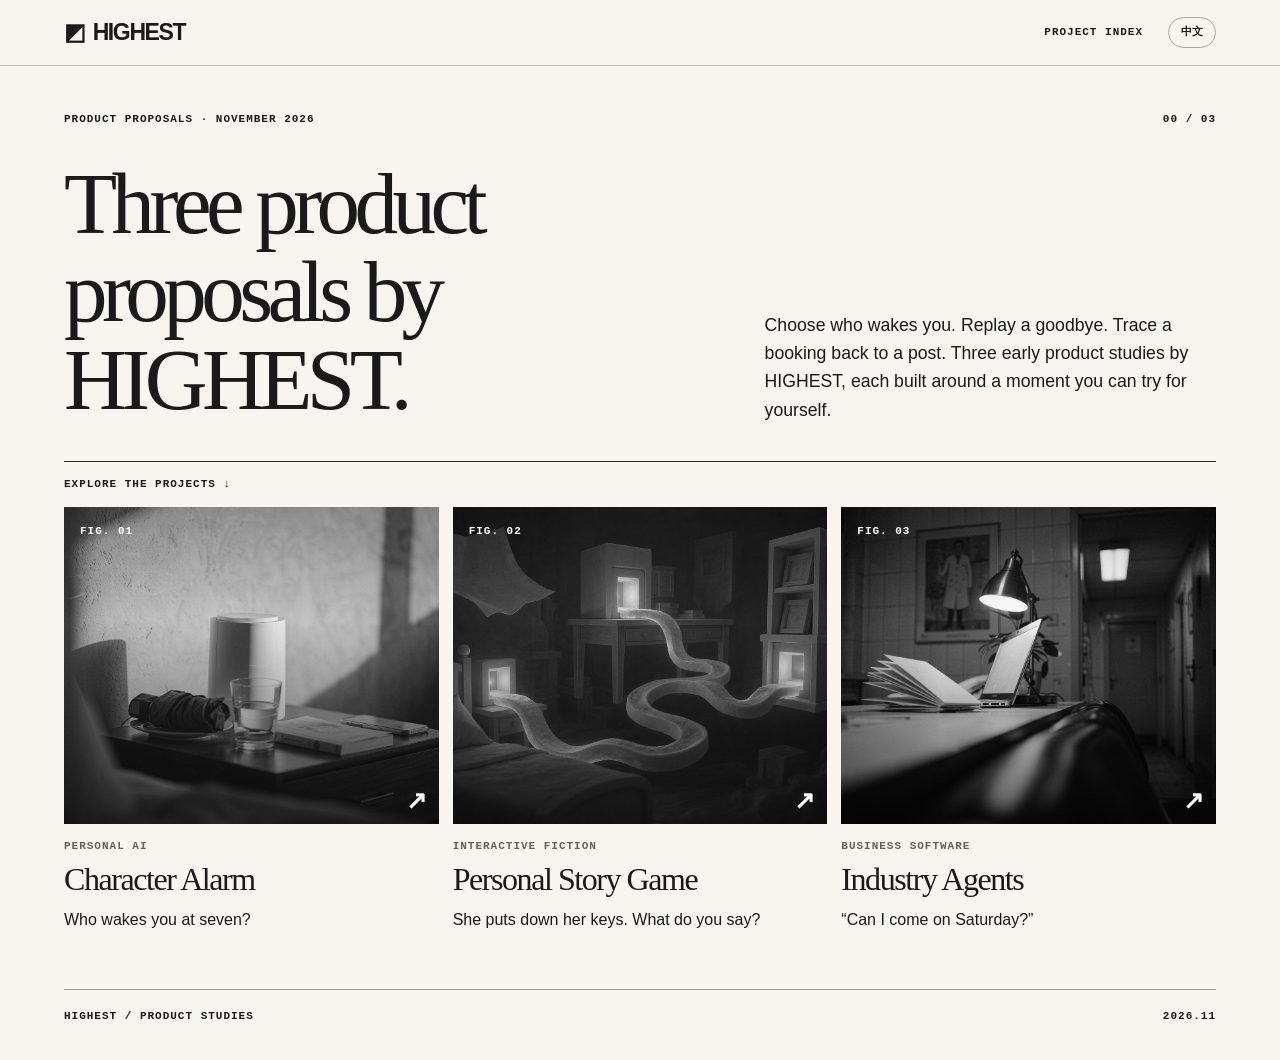
==== commit aa4c9dd4: "Illustrate three product proposals by HIGHEST with nine interface mockups" ====
--- a/team247-proposals/index.html
+++ b/team247-proposals/index.html
@@ -1,9 +1,50 @@
-<!doctype html><html lang="en"><meta charset="utf-8"><meta name="viewport" content="width=device-width,initial-scale=1"><meta name="description" content="Explore three early-stage AI products by HIGHEST through illustrated, interactive product stories."><title>HIGHEST — Product Studies</title><style>*{box-sizing:border-box}html{scroll-behavior:smooth;background:#f6f5f0;color:#191a19;font-family:Arial,'PingFang SC',sans-serif}body{margin:0}a,button{color:inherit}a{text-decoration:none}button{font:inherit;cursor:pointer}a:focus-visible,button:focus-visible{outline:3px solid #947131;outline-offset:3px}[hidden]{display:none!important}.wrap{width:min(1240px,90%);margin:auto}header{border-bottom:1px solid #bdbdb5}.nav{height:65px;display:flex;align-items:center;justify-content:space-between}.brand{font-weight:850;letter-spacing:-.06em;font-size:23px}.brand:before{content:'◩';margin-right:8px}.navaside{display:flex;gap:25px;align-items:center}.ey,.navaside,figcaption,.num,.flow,.step{font:600 11px/1.55 ui-monospace,monospace;letter-spacing:.09em;text-transform:uppercase}.lang{background:none;border:1px solid #aaa99f;border-radius:99px;padding:6px 12px}.top{padding:45px 0 24px;display:flex;align-items:center;justify-content:space-between}.rule{border-top:1px solid #252723;padding:14px 0}.cover{display:grid;grid-template-columns:1.45fr 1fr;align-items:end;gap:4%;margin:8px 0 37px}h1,h2,h3,p,figure{margin:0}h1,h2,blockquote,.read{font:normal clamp(45px,6.8vw,99px)/1.01 Georgia,'Songti SC',serif;letter-spacing:-.064em;text-wrap:balance}.cover p,.intro,.prose{font-size:clamp(16px,1.38vw,20px);line-height:1.6}.cards{display:grid;grid-template-columns:repeat(3,1fr);gap:14px}.card{display:block}.plate,.shot{position:relative;background:#252525;color:white;overflow:hidden}.plate{aspect-ratio:1.18}.plate img,.shot img{width:100%;height:100%;object-fit:cover;filter:grayscale(1);display:block;transition:transform .65s ease}.card:hover img{transform:scale(1.045)}.plate:after,.shot:after{content:'';position:absolute;inset:0;background:linear-gradient(180deg,#0003,transparent 36%,#0008)}.num{position:absolute;top:16px;left:16px;z-index:1}.plate b{position:absolute;z-index:1;right:12px;bottom:9px;font-size:25px}.card .ey{display:block;padding-top:14px;color:#62635c}.card h3{font:normal clamp(23px,2.5vw,38px)/1.15 Georgia,'Songti SC',serif;letter-spacing:-.045em;margin:6px 0 10px}.card p{line-height:1.55}.foot{margin-top:56px;padding:18px 0 35px;border-top:1px solid #999b92;display:flex;justify-content:space-between;gap:15px}.hero{display:grid;grid-template-columns:1.08fr 1fr;gap:6%;align-items:center;padding-bottom:45px}.hero h1{font-size:clamp(40px,5.6vw,85px);margin:16px 0 20px}.shot{aspect-ratio:1.4}.shot .stamp{position:absolute;bottom:16px;left:18px;z-index:1;font:italic 26px Georgia}.pair{display:grid;grid-template-columns:.85fr 1.15fr;gap:7%;margin:32px 0 54px;align-items:start}h2{font-size:clamp(32px,3.9vw,58px);margin:12px 0 20px}.device{background:#1d1e1c;color:#f8f7ef;padding:clamp(22px,3.5vw,52px);border-radius:3px}.switches{display:flex;flex-wrap:wrap;gap:6px;margin:25px 0}.switches button{background:transparent;color:#eee;border:1px solid #77786f;border-radius:30px;padding:8px 12px}.switches [aria-pressed=true]{background:#f6f5f0;color:#171817}.read{font-size:clamp(35px,4.8vw,70px);margin-bottom:14px}.out{min-height:126px}.out p,.note p,.model p{font-size:16px;line-height:1.65}.flow{border-top:1px solid #77786f;padding-top:16px;color:#d0d0c6}.notes,.model{display:grid;grid-template-columns:1fr 1fr;gap:7%;padding:22px 0 44px}.note h3,.model h3{font-size:20px;margin-bottom:9px}.model{align-items:center}.chart{background:#e9e9e1;padding:20px}.bar{margin-top:10px}.bar label{display:flex;justify-content:space-between;font-size:14px}.track{background:#d4d4ca;height:7px;margin-top:5px}.track i{display:block;height:100%;background:#363732}.closing{background:#20211f;color:#faf9ef;padding:36px clamp(20px,4vw,64px)}blockquote{margin:16px 0;font-size:clamp(31px,4.4vw,66px)}.next{display:inline-block;border-bottom:1px solid;margin:12px 0 0;padding:5px 0}.anim{animation:arrive .38s both}@keyframes arrive{from{opacity:.35;transform:translateY(7px)}to{opacity:1;transform:none}}html:lang(zh-CN) h1,html:lang(zh-CN) h2,html:lang(zh-CN) blockquote{letter-spacing:-.04em;line-height:1.19}@media(max-width:700px){.wrap{width:90%}.top{padding:23px 0 15px}.cover,.hero,.pair,.model,.notes{grid-template-columns:1fr;gap:19px}.cover{margin:8px 0 24px}.cards{grid-template-columns:1fr;gap:23px}.plate{aspect-ratio:2}.card h3{font-size:29px}.hero{padding-bottom:26px}.shot{aspect-ratio:1.85}.pair{margin:20px 0 32px}.navaside{gap:12px}.foot{margin-top:28px}.out{min-height:110px}}@media(prefers-reduced-motion:reduce){*{scroll-behavior:auto!important;animation:none!important;transition:none!important}}</style><header><div class="wrap nav"><a class="brand" href="#home">HIGHEST</a><div class="navaside"><a id="indexlink" href="#home"></a><button class="lang" id="lang"></button></div></div></header><main class="wrap" id="main"></main><noscript>Please enable JavaScript to explore the three interactive product stories. 请开启 JavaScript 浏览项目。</noscript><script>const projects=[{"id": "alarm", "pic": "02-morning.jpg", "name": "Character Alarm|角色闹钟", "tag": "Personal AI|个人 AI", "hook": "Who wakes you at seven?|明早七点，你想被谁叫醒？", "intro": "Before you reach for snooze, you hear two familiar barks. A character alarm turns someone you recognize into the face and voice of the tools you use all day.|手还没摸到贪睡键，你先听见了熟悉的两声狗叫。角色闹钟想让每天叫你起床的那个角色，也陪你记事、算账和计时。", "alt": "Morning light falling on a bedside table|清晨的光照在床头柜上", "flow": "Choose a character › Set an alarm › Keep it for another task|选角色 › 设闹钟 › 再用一个工具", "controls": "Wake up;Split lunch;Make tea|起床;分午餐账单;泡茶", "readouts": "07:00;126 ÷ 3 = 42;03:00|07:00;126 ÷ 3 = 42;03:00", "replies": "Two barks. One crooked ear. Good morning.;“My share? Zero.” Your lunch split is ready.;Three minutes. Your character keeps time.|两声狗叫，一只耷拉的耳朵。早安。;“我的那份？零。”三个人，每人 42 元。;三分钟。你泡茶，让它看时间。", "scene": "One face, three small jobs.|同一个角色，三件日常小事。", "body": "Start with a pet owner who already keeps a favorite photo. In the proposed app, a photo becomes a stylized avatar; an authorized voice can become its greeting. Once awake, the owner taps a tool and gets an answer in character, without composing a chat prompt.|先从手机里存着宠物照片的人开始。设想中的 App 会把照片做成角色，也可以用获得授权的声音打招呼。起床之后，点一下工具就能得到带有角色个性的回应，不用在聊天框里想怎么提问。", "today": "The browser prototype saves a persona, a catchphrase and a note, and plays a test alert while open using system speech.|浏览器原型能保存角色设定、口头禅和笔记；页面打开时，可以用系统语音试听提醒。", "gate": "Photo avatars, voice cloning and locked-screen alarms are planned. Before charging, the native pilot targets 100 on-time alarms in 100 device tests; then compare three-morning reuse with a plain alarm.|照片建模、声音克隆和锁屏闹钟仍在规划。收费前，原生试点要通过 100 次设备准点测试，再比较角色闹钟与普通闹钟连续三个早晨的留存。", "price": "Proposed: ¥1/month for tools; ¥19.9 per original pack, ¥59 per authorized voice and ¥99 per photo avatar.|拟定价：工具每月 1 元；原创角色包 19.9 元、授权声音 59 元、照片角色 99 元。", "chart": "Illustrative price menu · RMB|拟定价目 · 元", "labels": "Character pack;Voice profile;Photo avatar|角色包;声音档案;照片角色", "vals": [19.9, 59, 99], "assume": "A proposed mainland China launch precedes an English-language pilot. Repeat use across alarms, notes and timers matters more than a first listen.|计划先在中国内地试点，再测试英文版。比起第一次试听，更关键的是用户是否继续用它设闹钟、记事或计时。", "end": "The first alarm earns attention. The second morning tests whether it belongs there.|第一次叫醒让人注意。第二天还愿意设它，才说明它有位置。", "img": "https://zhangzhaohao994-cyber.github.io/zuigao-ai-starter-guide/team247-memo/images/02-morning.jpg"}, {"id": "story", "pic": "06-storygame.jpg", "name": "Personal Story Game|个人故事定制游戏", "tag": "Interactive fiction|互动叙事", "hook": "She puts down her keys. What do you say?|她把钥匙放在桌上。你要说什么？", "intro": "A photograph keeps the room. A message keeps the words. This game puts you back in the moment when you could have answered differently.|照片留住了房间，聊天记录留住了原话。这个游戏想把你放回当时，让你亲手选一次不同的回答。", "alt": "A model room filled with branching narrative paths|微缩房间里延伸出的故事路径", "flow": "Bring a memory › Approve the scene › Play three endings|带来一段回忆 › 确认场景 › 玩出三个结局", "controls": "Let her go;Offer a chair;Speak up|让她走;拉一把椅子;说出真心话", "readouts": "Route 01;Route 02;Route 03|路线 01;路线 02;路线 03", "replies": "The door closes. Play the goodbye as remembered.;She sits down. Another season together, then a gentler goodbye.;This time you say it. The two characters try again.|门合上了。重走记忆中的那次分别。;她坐下来。你们多走过一个季节，然后好好道别。;这次你说出口了。故事里的两个人决定再试一次。", "scene": "One memory. Three playable endings.|同一段往事，三个能玩的结局。", "body": "An adult player brings an authorized exchange or a written memory. In the planned app they check the timeline, approve two portraits and recognize their room in the opening scene. One route follows the memory; two are explicitly fictional. The three-minute opening lets a player make a choice before seeing a price.|成年玩家带来获准使用的聊天片段，或自己写下的一段回忆。在规划中的 App 里，玩家核对时间线、确认两位主角，然后在开场画面里认出自己的客厅。一条路线还原回忆，另两条明确是虚构。前三分钟免费，做完第一次选择才看到价格。", "today": "A browser prototype places names and personal text into five preset scenes with three endings. Generated portraits, rooms, scripts and mobile checkout are planned.|浏览器原型能把姓名和文字放进五个预设场景，走向三个结局。生成肖像、房间、剧本和移动端支付仍在规划。", "gate": "Start with five creators, a Chinese romance chapter and a separate US English pilot. Expand only after two groups of 1,000 starters each reach 10% paid conversion and refunds stay at or below 3%. Use fictional faces when permission is missing.|先找五位创作者，试做中文情感章节，并在美国单独测试英文版。两组各 1,000 名开玩者都达到 10% 付费、退款率不超过 3%，才扩大投放。没有肖像授权就用虚构形象。", "price": "Proposed: ¥99 unlocks three endings. ¥599 includes a custom subplot, character or epilogue; an existing buyer pays only the ¥500 difference.|拟定价：99 元解锁三个结局；599 元可定制支线、角色或尾声。已购用户只补 500 元差价。", "chart": "Pilot funnel · targets per 100 starters|试点漏斗 · 每百名开玩者的目标", "labels": "Start;Finish the chapter;Buy|开玩;完成章节;购买", "vals": [100, 50, 10], "assume": "A full ending gives players a reason to pay; reusable rooms and branching scripts keep each new story affordable to produce.|完整结局提供付费理由。房间和分支结构可以复用，让每个新故事都不必从零制作。", "end": "The test is whether a player who knows the real ending will pay to try another.|玩家已经知道真实结局，还愿不愿意付费再选一次？", "img": "https://zhangzhaohao994-cyber.github.io/zuigao-ai-starter-guide/team247-memo/images/06-storygame.jpg"}, {"id": "industry", "pic": "05-clinic.jpg", "name": "Industry Agents|垂直行业定制智能体", "tag": "Business software|企业软件", "hook": "“Can I come on Saturday?”|“我周六能过来吗？”", "intro": "A post brought in a customer. The editor knows which post; the front desk knows the schedule. An industry agent is designed to keep the question, its source and the next action together.|一篇推文带来一位顾客。编辑知道顾客看了什么，前台知道周六几点有空。行业智能体想让这条咨询、它的来源和下一步跟进始终放在一起。", "alt": "Reception desk in a clinic, the setting for the example inquiry|示例咨询发生的门店前台", "flow": "Approved brief › Draft and review › Track the inquiry|审核过的资料 › 拟稿与复核 › 跟进咨询", "controls": "Draft;Attribute;Hand off|拟稿;标记来源;转人工", "readouts": "01 / Draft;02 / Lead;03 / Handoff|01 / 草稿;02 / 线索;03 / 转交", "replies": "The editor reviews a Saturday opening-hours post against the shop’s approved brief.;A reader asks for a visit. The inquiry stays attached to the post that prompted it.;The front desk takes the booking request. A medical question goes to a qualified professional.|编辑根据门店确认过的资料，复核周六营业时间的推文草稿。;读者咨询预约。线索卡保留了引发咨询的那篇推文。;前台接手预约请求；涉及医疗判断的问题交给专业人员。", "scene": "Follow one inquiry from post to front desk.|跟着一条咨询，从推文走到前台。", "body": "The first buyer is an owner whose team publishes and answers inquiries every week. A clinic supplies approved service details. A design studio might supply floor plans, budgets and site-visit slots instead. The review rules change by trade; scheduling, attribution and handoff can be reused.|第一批买家是每周都要发内容、接咨询的门店老板。诊所提供审核过的服务资料；换成设计工作室，输入就变成户型、预算和量房时段。各行业的审核规则不同，排期、来源标记和转交机制可以复用。", "today": "The browser prototype supports selecting a trade, editing a template and moving a sample lead. Model-generated content, metering, connected accounts and billing are planned.|浏览器原型支持选择行业、编辑模板草稿、推进示例线索。模型生成、用量计量、账号连接和支付仍待开发。", "gate": "Interview five beauty operators and five design studios. Offer 20 merchants the same paid brief: the first gate is five purchases and four drafts used. Test renewals and top-ups against actual invoices before expanding.|先访谈五位美业经营者和五家设计工作室。向 20 位商户报同一个价，第一关是五家付款、四家实际采用草稿。扩大前，用真实账单检验续用和充值需求。", "price": "Proposed: ¥199 for a starter content task; ¥2,000/year for account operations, leads and a credit allowance. Teams pay separately for production beyond the allowance.|拟定价：199 元试做内容任务；年费 2,000 元，加上账号运营、线索管理和基础额度。超出额度的制作另行购买。", "chart": "Starter pilot · target merchants|入门试点 · 目标商户数", "labels": "Receive a quote;Buy a task;Use the draft|收到报价;付费试做;采用草稿", "vals": [20, 5, 4], "assume": "The annual plan depends on useful work recurring every month. Compare published drafts, reply times and paid refills across merchants.|年费成立的前提，是每个月都有值得交给它的工作。试点将比较商户实际采用的草稿、回复速度和追加购买记录。", "end": "The useful unit is a customer inquiry someone follows up, not another draft in a folder.|价值落在有人接手的那条咨询上，而不止是文件夹里多了一份草稿。", "img": "https://zhangzhaohao994-cyber.github.io/zuigao-ai-starter-guide/team247-memo/images/05-clinic.jpg"}];</script><script>
+<!doctype html><html lang="en"><meta charset="utf-8"><meta name="viewport" content="width=device-width,initial-scale=1"><meta name="description" content="Explore three early-stage AI products by HIGHEST through illustrated, interactive product stories."><title>HIGHEST — Product Proposals</title><style>*{box-sizing:border-box}html{scroll-behavior:smooth;background:#f6f5f0;color:#191a19;font-family:Arial,'PingFang SC',sans-serif}body{margin:0}a,button{color:inherit}a{text-decoration:none}button{font:inherit;cursor:pointer}a:focus-visible,button:focus-visible{outline:3px solid #947131;outline-offset:3px}[hidden]{display:none!important}.wrap{width:min(1240px,90%);margin:auto}header{border-bottom:1px solid #bdbdb5}.nav{height:65px;display:flex;align-items:center;justify-content:space-between}.brand{font-weight:850;letter-spacing:-.06em;font-size:23px}.brand:before{content:'◩';margin-right:8px}.navaside{display:flex;gap:25px;align-items:center}.ey,.navaside,figcaption,.num,.flow,.step{font:600 11px/1.55 ui-monospace,monospace;letter-spacing:.09em;text-transform:uppercase}.lang{background:none;border:1px solid #aaa99f;border-radius:99px;padding:6px 12px}.top{padding:45px 0 24px;display:flex;align-items:center;justify-content:space-between}.rule{border-top:1px solid #252723;padding:14px 0}.cover{display:grid;grid-template-columns:1.45fr 1fr;align-items:end;gap:4%;margin:8px 0 37px}h1,h2,h3,p,figure{margin:0}h1,h2,blockquote,.read{font:normal clamp(45px,6.8vw,99px)/1.01 Georgia,'Songti SC',serif;letter-spacing:-.064em;text-wrap:balance}.cover p,.intro,.prose{font-size:clamp(16px,1.38vw,20px);line-height:1.6}.cards{display:grid;grid-template-columns:repeat(3,1fr);gap:14px}.card{display:block}.plate,.shot{position:relative;background:#252525;color:white;overflow:hidden}.plate{aspect-ratio:1.18}.plate img,.shot img{width:100%;height:100%;object-fit:cover;filter:grayscale(1);display:block;transition:transform .65s ease}.card:hover img{transform:scale(1.045)}.plate:after,.shot:after{content:'';position:absolute;inset:0;background:linear-gradient(180deg,#0003,transparent 36%,#0008)}.num{position:absolute;top:16px;left:16px;z-index:1}.plate b{position:absolute;z-index:1;right:12px;bottom:9px;font-size:25px}.card .ey{display:block;padding-top:14px;color:#62635c}.card h3{font:normal clamp(23px,2.5vw,38px)/1.15 Georgia,'Songti SC',serif;letter-spacing:-.045em;margin:6px 0 10px}.card p{line-height:1.55}.foot{margin-top:56px;padding:18px 0 35px;border-top:1px solid #999b92;display:flex;justify-content:space-between;gap:15px}.hero{display:grid;grid-template-columns:1.08fr 1fr;gap:6%;align-items:center;padding-bottom:45px}.hero h1{font-size:clamp(40px,5.6vw,85px);margin:16px 0 20px}.shot{aspect-ratio:1.4}.shot .stamp{position:absolute;bottom:16px;left:18px;z-index:1;font:italic 26px Georgia}.pair{display:grid;grid-template-columns:.85fr 1.15fr;gap:7%;margin:32px 0 54px;align-items:start}h2{font-size:clamp(32px,3.9vw,58px);margin:12px 0 20px}.device{background:#1d1e1c;color:#f8f7ef;padding:clamp(22px,3.5vw,52px);border-radius:3px}.switches{display:flex;flex-wrap:wrap;gap:6px;margin:25px 0}.switches button{background:transparent;color:#eee;border:1px solid #77786f;border-radius:30px;padding:8px 12px}.switches [aria-pressed=true]{background:#f6f5f0;color:#171817}.read{font-size:clamp(35px,4.8vw,70px);margin-bottom:14px}.out{min-height:126px}.out p,.note p,.model p{font-size:16px;line-height:1.65}.flow{border-top:1px solid #77786f;padding-top:16px;color:#d0d0c6}.notes,.model{display:grid;grid-template-columns:1fr 1fr;gap:7%;padding:22px 0 44px}.note h3,.model h3{font-size:20px;margin-bottom:9px}.model{align-items:center}.chart{background:#e9e9e1;padding:20px}.bar{margin-top:10px}.bar label{display:flex;justify-content:space-between;font-size:14px}.track{background:#d4d4ca;height:7px;margin-top:5px}.track i{display:block;height:100%;background:#363732}.closing{background:#20211f;color:#faf9ef;padding:36px clamp(20px,4vw,64px)}blockquote{margin:16px 0;font-size:clamp(31px,4.4vw,66px)}.next{display:inline-block;border-bottom:1px solid;margin:12px 0 0;padding:5px 0}.anim{animation:arrive .38s both}@keyframes arrive{from{opacity:.35;transform:translateY(7px)}to{opacity:1;transform:none}}html:lang(zh-CN) h1,html:lang(zh-CN) h2,html:lang(zh-CN) blockquote{letter-spacing:-.04em;line-height:1.19}@media(max-width:700px){.wrap{width:90%}.top{padding:23px 0 15px}.cover,.hero,.pair,.model,.notes{grid-template-columns:1fr;gap:19px}.cover{margin:8px 0 24px}.cards{grid-template-columns:1fr;gap:23px}.plate{aspect-ratio:2}.card h3{font-size:29px}.hero{padding-bottom:26px}.shot{aspect-ratio:1.85}.pair{margin:20px 0 32px}.navaside{gap:12px}.foot{margin-top:28px}.out{min-height:110px}}@media(prefers-reduced-motion:reduce){*{scroll-behavior:auto!important;animation:none!important;transition:none!important}}.walk{padding:26px 0 34px;border-top:1px solid #999c90}.walk h2{margin-bottom:24px}.film{display:grid;grid-template-columns:repeat(3,minmax(0,1fr));gap:18px}.cell{background:#e8e8e0;padding:clamp(14px,2.3vw,32px);min-width:0}.mock{min-height:350px;height:auto;background:#fcfcf6;border:1px solid #56574c;border-radius:16px;box-shadow:3px 4px 0 #cbccc0;overflow:hidden;display:flex;flex-direction:column}.chrome{display:flex;align-items:center;justify-content:space-between;font:600 11px/1.2 ui-monospace,monospace;padding:12px 14px;border-bottom:1px solid #d0d1c7}.chrome i{letter-spacing:2px}.view{display:flex;flex:1;flex-direction:column;gap:9px;padding:17px;min-height:0}.view h4{font:600 clamp(17px,1.55vw,24px)/1.2 Arial,'PingFang SC',sans-serif;margin:0 0 3px}.view p,.view .bubble{font:14px/1.45 Arial,'PingFang SC',sans-serif;margin:0}.view .micro,.view small{font:12px/1.4 Arial,'PingFang SC',sans-serif;color:#44473f}.mock-action{margin-top:auto;text-align:center;font-size:13px;background:#272923;color:white;border-radius:6px;padding:9px}.pets{display:grid;grid-template-columns:1fr 1fr;gap:8px}.pets>div{display:grid;justify-items:center;background:#ebebe3;padding:5px;border-radius:9px}.pets .picked{outline:2px solid #373a2e}.pets svg{width:100%;height:75px}.chip{width:fit-content;background:#e1e3d7;border-radius:12px;padding:3px 8px;font-size:11px}.digital{font:500 clamp(36px,4.3vw,68px)/1.05 Georgia,serif;letter-spacing:-.055em}.item{display:flex;align-items:center;justify-content:space-between;gap:8px;border-bottom:1px solid #d2d3c9;padding:6px 0;font-size:13px}.ring,.appointment,.upload{display:grid;justify-items:center;text-align:center;gap:5px}.ring svg{height:81px}.upload,.appointment{padding:14px;background:#e7e8df;border-radius:6px}.upload{border:1px dashed #808475;font-size:13px}.upload b,.appointment span{font:32px/1 Georgia}.scene-art svg{display:block;width:100%;height:75px;background:#cecec2}.short svg{height:48px}.routes{display:grid;gap:4px}.routes>div{padding:5px 9px;border:1px solid #d0d0c6;border-radius:5px;font-size:12px}.routes span{margin-right:10px;font-family:monospace}.chosen{background:#36382f;color:white}.post{background:#353831;color:#f3f2e9;padding:13px;display:grid;gap:2px}.post span{font:italic 34px/1 Georgia}.post small{color:#f3f2e9}.view .bubble{background:#e6e7df;padding:7px 10px;border-radius:10px;align-self:flex-start;max-width:90%;font-size:13px}.view .reply{background:#34362f;color:white;align-self:flex-end}.cell figcaption{display:flex;gap:10px;margin-top:16px;font:15px/1.45 Arial,'PingFang SC',sans-serif;text-transform:none;letter-spacing:normal}.cell figcaption b{font-family:monospace}.appointment{padding:20px 6px}.appointment span{border:1px solid;border-radius:50%;padding:4px 9px}.hero{padding-bottom:30px}@media(max-width:860px){.film{grid-template-columns:1fr}.cell{display:grid;grid-template-columns:minmax(200px,320px) 1fr;gap:15px;align-items:center}.view h4{font-size:21px}.digital{font-size:48px}}@media(max-width:520px){.cell{display:block}.mock{max-width:330px;margin:auto}.cell figcaption{justify-content:center}.film{gap:12px}}
+</style><header><div class="wrap nav"><a class="brand" href="#home">HIGHEST</a><div class="navaside"><a id="indexlink" href="#home"></a><button class="lang" id="lang"></button></div></div></header><main class="wrap" id="main"></main><noscript>Please enable JavaScript to explore the three interactive product stories. 请开启 JavaScript 浏览项目。</noscript><script>const projects=[{"id": "alarm", "pic": "02-morning.jpg", "name": "Character Alarm|角色闹钟", "tag": "Personal AI|个人 AI", "hook": "Who wakes you at seven?|明早七点，你想被谁叫醒？", "intro": "Before you reach for snooze, you hear two familiar barks. A character alarm turns someone you recognize into the face and voice of the tools you use all day.|手还没摸到贪睡键，你先听见了熟悉的两声狗叫。角色闹钟想让每天叫你起床的那个角色，也陪你记事、算账和计时。", "alt": "Morning light falling on a bedside table|清晨的光照在床头柜上", "flow": "Choose a character › Set an alarm › Keep it for another task|选角色 › 设闹钟 › 再用一个工具", "controls": "Wake up;Split lunch;Make tea|起床;分午餐账单;泡茶", "readouts": "07:00;126 ÷ 3 = 42;03:00|07:00;126 ÷ 3 = 42;03:00", "replies": "Two barks. One crooked ear. Good morning.;“My share? Zero.” Your lunch split is ready.;Three minutes. Your character keeps time.|两声狗叫，一只耷拉的耳朵。早安。;“我的那份？零。”三个人，每人 42 元。;三分钟。你泡茶，让它看时间。", "scene": "One face, three small jobs.|同一个角色，三件日常小事。", "body": "Start with a pet owner who already keeps a favorite photo. In the proposed app, a photo becomes a stylized avatar; an authorized voice can become its greeting. Once awake, the owner taps a tool and gets an answer in character, without composing a chat prompt.|先从手机里存着宠物照片的人开始。设想中的 App 会把照片做成角色，也可以用获得授权的声音打招呼。起床之后，点一下工具就能得到带有角色个性的回应，不用在聊天框里想怎么提问。", "today": "The browser prototype saves a persona, a catchphrase and a note, and plays a test alert while open using system speech.|浏览器原型能保存角色设定、口头禅和笔记；页面打开时，可以用系统语音试听提醒。", "gate": "Photo avatars, voice cloning and locked-screen alarms are planned. Before charging, the native pilot targets 100 on-time alarms in 100 device tests; then compare three-morning reuse with a plain alarm.|照片建模、声音克隆和锁屏闹钟仍在规划。收费前，原生试点要通过 100 次设备准点测试，再比较角色闹钟与普通闹钟连续三个早晨的留存。", "price": "Proposed: ¥1/month for tools; ¥19.9 per original pack, ¥59 per authorized voice and ¥99 per photo avatar.|拟定价：工具每月 1 元；原创角色包 19.9 元、授权声音 59 元、照片角色 99 元。", "chart": "Illustrative price menu · RMB|拟定价目 · 元", "labels": "Character pack;Voice profile;Photo avatar|角色包;声音档案;照片角色", "vals": [19.9, 59, 99], "assume": "A proposed mainland China launch precedes an English-language pilot. Repeat use across alarms, notes and timers matters more than a first listen.|计划先在中国内地试点，再测试英文版。比起第一次试听，更关键的是用户是否继续用它设闹钟、记事或计时。", "end": "The first alarm earns attention. The second morning tests whether it belongs there.|第一次叫醒让人注意。第二天还愿意设它，才说明它有位置。", "img": "https://zhangzhaohao994-cyber.github.io/zuigao-ai-starter-guide/team247-memo/images/02-morning.jpg"}, {"id": "story", "pic": "06-storygame.jpg", "name": "Personal Story Game|个人故事定制游戏", "tag": "Interactive fiction|互动叙事", "hook": "She puts down her keys. What do you say?|她把钥匙放在桌上。你要说什么？", "intro": "A photograph keeps the room. A message keeps the words. This game puts you back in the moment when you could have answered differently.|照片留住了房间，聊天记录留住了原话。这个游戏想把你放回当时，让你亲手选一次不同的回答。", "alt": "A model room filled with branching narrative paths|微缩房间里延伸出的故事路径", "flow": "Bring a memory › Approve the scene › Play three endings|带来一段回忆 › 确认场景 › 玩出三个结局", "controls": "Let her go;Offer a chair;Speak up|让她走;拉一把椅子;说出真心话", "readouts": "Route 01;Route 02;Route 03|路线 01;路线 02;路线 03", "replies": "The door closes. Play the goodbye as remembered.;She sits down. Another season together, then a gentler goodbye.;This time you say it. The two characters try again.|门合上了。重走记忆中的那次分别。;她坐下来。你们多走过一个季节，然后好好道别。;这次你说出口了。故事里的两个人决定再试一次。", "scene": "One memory. Three playable endings.|同一段往事，三个能玩的结局。", "body": "An adult player brings an authorized exchange or a written memory. In the planned app they check the timeline, approve two portraits and recognize their room in the opening scene. One route follows the memory; two are explicitly fictional. The three-minute opening lets a player make a choice before seeing a price.|成年玩家带来获准使用的聊天片段，或自己写下的一段回忆。在规划中的 App 里，玩家核对时间线、确认两位主角，然后在开场画面里认出自己的客厅。一条路线还原回忆，另两条明确是虚构。前三分钟免费，做完第一次选择才看到价格。", "today": "A browser prototype places names and personal text into five preset scenes with three endings. Generated portraits, rooms, scripts and mobile checkout are planned.|浏览器原型能把姓名和文字放进五个预设场景，走向三个结局。生成肖像、房间、剧本和移动端支付仍在规划。", "gate": "Start with five creators, a Chinese romance chapter and a separate US English pilot. Expand only after two groups of 1,000 starters each reach 10% paid conversion and refunds stay at or below 3%. Use fictional faces when permission is missing.|先找五位创作者，试做中文情感章节，并在美国单独测试英文版。两组各 1,000 名开玩者都达到 10% 付费、退款率不超过 3%，才扩大投放。没有肖像授权就用虚构形象。", "price": "Proposed: ¥99 unlocks three endings. ¥599 includes a custom subplot, character or epilogue; an existing buyer pays only the ¥500 difference.|拟定价：99 元解锁三个结局；599 元可定制支线、角色或尾声。已购用户只补 500 元差价。", "chart": "Pilot funnel · targets per 100 starters|试点漏斗 · 每百名开玩者的目标", "labels": "Start;Finish the chapter;Buy|开玩;完成章节;购买", "vals": [100, 50, 10], "assume": "A full ending gives players a reason to pay; reusable rooms and branching scripts keep each new story affordable to produce.|完整结局提供付费理由。房间和分支结构可以复用，让每个新故事都不必从零制作。", "end": "The test is whether a player who knows the real ending will pay to try another.|玩家已经知道真实结局，还愿不愿意付费再选一次？", "img": "https://zhangzhaohao994-cyber.github.io/zuigao-ai-starter-guide/team247-memo/images/06-storygame.jpg"}, {"id": "industry", "pic": "05-clinic.jpg", "name": "Industry Agents|垂直行业定制智能体", "tag": "Business software|企业软件", "hook": "“Can I come on Saturday?”|“我周六能过来吗？”", "intro": "A post brought in a customer. The editor knows which post; the front desk knows the schedule. An industry agent is designed to keep the question, its source and the next action together.|一篇推文带来一位顾客。编辑知道顾客看了什么，前台知道周六几点有空。行业智能体想让这条咨询、它的来源和下一步跟进始终放在一起。", "alt": "Reception desk in a clinic, the setting for the example inquiry|示例咨询发生的门店前台", "flow": "Approved brief › Draft and review › Track the inquiry|审核过的资料 › 拟稿与复核 › 跟进咨询", "controls": "Draft;Attribute;Hand off|拟稿;标记来源;转人工", "readouts": "01 / Draft;02 / Lead;03 / Handoff|01 / 草稿;02 / 线索;03 / 转交", "replies": "The editor reviews a Saturday opening-hours post against the shop’s approved brief.;A reader asks for a visit. The inquiry stays attached to the post that prompted it.;The front desk takes the booking request. A medical question goes to a qualified professional.|编辑根据门店确认过的资料，复核周六营业时间的推文草稿。;读者咨询预约。线索卡保留了引发咨询的那篇推文。;前台接手预约请求；涉及医疗判断的问题交给专业人员。", "scene": "Follow one inquiry from post to front desk.|跟着一条咨询，从推文走到前台。", "body": "The first buyer is an owner whose team publishes and answers inquiries every week. A clinic supplies approved service details. A design studio might supply floor plans, budgets and site-visit slots instead. The review rules change by trade; scheduling, attribution and handoff can be reused.|第一批买家是每周都要发内容、接咨询的门店老板。诊所提供审核过的服务资料；换成设计工作室，输入就变成户型、预算和量房时段。各行业的审核规则不同，排期、来源标记和转交机制可以复用。", "today": "The browser prototype supports selecting a trade, editing a template and moving a sample lead. Model-generated content, metering, connected accounts and billing are planned.|浏览器原型支持选择行业、编辑模板草稿、推进示例线索。模型生成、用量计量、账号连接和支付仍待开发。", "gate": "Interview five beauty operators and five design studios. Offer 20 merchants the same paid brief: the first gate is five purchases and four drafts used. Test renewals and top-ups against actual invoices before expanding.|先访谈五位美业经营者和五家设计工作室。向 20 位商户报同一个价，第一关是五家付款、四家实际采用草稿。扩大前，用真实账单检验续用和充值需求。", "price": "Proposed: ¥199 for a starter content task; ¥2,000/year for account operations, leads and a credit allowance. Teams pay separately for production beyond the allowance.|拟定价：199 元试做内容任务；年费 2,000 元，加上账号运营、线索管理和基础额度。超出额度的制作另行购买。", "chart": "Starter pilot · target merchants|入门试点 · 目标商户数", "labels": "Receive a quote;Buy a task;Use the draft|收到报价;付费试做;采用草稿", "vals": [20, 5, 4], "assume": "The annual plan depends on useful work recurring every month. Compare published drafts, reply times and paid refills across merchants.|年费成立的前提，是每个月都有值得交给它的工作。试点将比较商户实际采用的草稿、回复速度和追加购买记录。", "end": "The useful unit is a customer inquiry someone follows up, not another draft in a folder.|价值落在有人接手的那条咨询上，而不止是文件夹里多了一份草稿。", "img": "https://zhangzhaohao994-cyber.github.io/zuigao-ai-starter-guide/team247-memo/images/05-clinic.jpg"}];</script><script>const flows = {
+  alarm: {
+    title: 'From picking a character to waking up|从选角色到被叫醒',
+    captions: ['Pick a familiar face.|选一个熟悉的角色。','Set the time and greeting.|定好时间，选一句叫醒语。','Wake up to that character.|到点，由它叫你起床。']
+  },
+  story: {
+    title: 'From a memory to three endings|从上传回忆到选择结局',
+    captions: ['Add a memory you can share.|上传一段获准使用的回忆。','Check the reconstructed scene.|确认故事里的场景和对白。','Choose what happens next.|选择一句回应，走进不同结局。']
+  },
+  industry: {
+    title: 'From a published post to a booked visit|从发布内容到接下预约',
+    captions: ['Review and publish the post.|店员确认内容并发布。','See which post brought the inquiry.|看到咨询，以及顾客从哪篇内容而来。','Confirm the visit at the front desk.|前台确认时段，登记预约。']
+  }
+};
+const lineArt=(shape,box='0 0 120 88')=>'<svg aria-hidden="true" viewBox="'+box+'" fill="none" xmlns="http://www.w3.org/2000/svg">'+shape+'</svg>';
+const dog=lineArt('<path d="M34 34 15 16q-8 35 10 48l12-10M82 35l18-15q13 25 0 43l-15-8" fill="#282923"/><path d="M27 52q0-35 33-34 29-1 33 33 3 29-32 31-33-1-34-30Z" fill="#e5e1d5" stroke="#282923" stroke-width="2"/><path d="M29 46q6-25 27-24l-5 27q-12 12-22-3Z" fill="#aaa898"/><g fill="#25251f"><circle cx="45" cy="48" r="3"/><circle cx="75" cy="48" r="3"/><path d="M53 59q7-5 14 0l-7 7Z"/></g><path d="M60 65q0 8-9 4m9-4q2 8 10 3" stroke="#292a23" stroke-width="2"/>');
+const cat=lineArt('<path d="m24 56 3-37 24 12q10-5 20 0l22-14 3 40q-3 24-36 24-31 0-36-25Z" fill="#b2b2a8" stroke="#30312b" stroke-width="2"/><path d="m40 51 9 2m22 0 8-2m-24 9h10l-5 5Z" stroke="#222" stroke-width="3"/>');
+const room=lineArt('<rect width="280" height="115" fill="#cecec2"/><path d="M0 91h280M204 0v91l76 23M204 91l-66 24" stroke="#969789"/><path d="M15 12h60v68H15z" fill="#e8e8df"/><path d="M44 12v68M15 46h60" stroke="#848579"/><path d="M99 65q0-12 10-12h59q9 0 9 12v19H98Z" fill="#7a7b72"/><path d="M88 71h14v12h71V71h14v24H88Z" fill="#51544b"/><path d="M226 14h38v78h-38z" fill="#494b44"/><circle cx="234" cy="55" r="2" fill="#eee"/><ellipse cx="131" cy="99" rx="31" ry="6" fill="#373930"/><path d="m115 102-3 10m34-10 3 10" stroke="#373930" stroke-width="3"/>','0 0 280 115');
+const tag=s=>'<span class="chip">'+f(s)+'</span>', line=(a,b)=>'<div class="item"><small>'+f(a)+'</small><b>'+f(b)+'</b></div>', action=s=>'<div class="mock-action">'+f(s)+'</div>', label=s=>'<small class="micro">'+f(s)+'</small>', heading=s=>'<h4>'+f(s)+'</h4>', msg=(s,reply=false)=>'<div class="bubble '+(reply?'reply':'')+'">'+f(s)+'</div>';
+function panels(id) {
+  if(id==='alarm')return [
+    heading('Choose a character|选择角色')+'<div class="pets"><div class="picked">'+dog+tag('Milo ✓|米洛 ✓')+'</div><div>'+cat+tag('Miso|小米')+'</div></div>'+label('My characters|我的角色')+action('Use Milo →|使用米洛 →'),
+    heading('Morning alarm|早晨闹钟')+'<div class="digital">07:00</div>'+line('Repeat|重复','Weekdays|工作日')+line('Sound|提示音','Two barks|两声狗叫')+action('Save alarm|保存闹钟'),
+    '<div class="ring">'+label('Alarm ringing|闹钟响了')+'<div class="digital">07:00</div>'+dog+'<b>'+f('Woof, woof!|汪，汪！')+'</b></div>'+action('I’m awake|我醒啦')
+  ];
+  if(id==='story')return [
+    heading('Add your memory|上传你的回忆')+'<div class="upload"><b>↑</b>'+f('Chat excerpt added ✓|聊天片段已添加 ✓')+'</div>'+line('Scene photo|场景照片','Living room ✓|客厅 ✓')+action('Build first scene →|生成开场 →'),
+    heading('The last goodbye|那次告别')+'<div class="scene-art">'+room+'</div>'+label('Scene 1 · Living room|场景 1 · 客厅')+'<p>'+f('She leaves the keys on the table and turns to the door.|她把钥匙放在桌上，转身走向门口。')+'</p>'+action('Play this scene →|进入场景 →'),
+    heading('Your next line|换你开口')+'<div class="scene-art short">'+room+'</div><div class="routes">'+['Let her go|让她走','Pull out a chair|拉一把椅子','Say how you feel|说出真心话'].map((s,j)=>'<div class="'+(j===1?'chosen':'')+'"><span>0'+(j+1)+'</span>'+f(s)+(j===1?' ✓':'')+'</div>').join('')+'</div>'+label('Chosen route · She sits down.|所选路线 · 她坐下了。')
+  ];
+  return [
+    heading('Ready to publish|待发布内容')+'<div class="post"><span>SAT.</span><b>10:00–17:00</b><small>'+f('Studio visits by appointment|工作室开放预约')+'</small></div>'+line('Review|审核','Approved ✓|已通过 ✓')+action('Publish post →|发布内容 →'),
+    heading('New inquiry|新的咨询')+tag('From Saturday’s post|来自周六开放日推文')+msg('Can I visit on Saturday?|周六可以来看看吗？')+msg('Would 2 pm work for you?|下午两点方便吗？',true)+msg('Yes, please.|好，麻烦帮我留一下。')+action('Send to front desk →|交给前台 →'),
+    heading('Visit confirmed|预约已确认')+'<div class="appointment"><span>✓</span><b>'+f('Saturday · 14:00|周六 · 14:00')+'</b></div>'+line('Assigned to|负责人','Front desk|前台')+line('Source|来源','Studio visit post|开放日推文')+action('Added to bookings ✓|已加入预约表 ✓')
+  ];
+}
+function walkthrough(p){
+  const flow=flows[p.id];
+  return '<section class="walk">'+ey('Product interface concepts|产品界面示意')+'<h2>'+f(flow.title)+'</h2><div class="film">'+panels(p.id).map((body,i)=>'<figure class="cell"><div class="mock"><div class="chrome"><span>'+f(p.name)+'</span><i>•••</i></div><div class="view">'+body+'</div></div><figcaption><b>0'+(i+1)+'</b>'+f(flow.captions[i])+'</figcaption></figure>').join('')+'</div></section>';
+}
+</script><script>
 let zh=new URLSearchParams(location.search).get('lang')==='zh',stage=0;
 const t=s=>s.split('|')[+zh], E=s=>String(s).replace(/[&<>"']/g,c=>({'&':'&amp;','<':'&lt;','>':'&gt;','"':'&quot;',"'":'&#39;'}[c])), f=s=>E(t(s)), ey=s=>'<div class="ey">'+f(s)+'</div>', num=i=>'0'+(i+1), plate=(p,i,hero=false)=>'<div class="'+(hero?'shot':'plate')+'"><img alt="'+f(p.alt)+'" src="'+p.img+'"><span class="num">FIG. '+num(i)+'</span>'+(hero?'<span class="stamp">'+f(p.name)+'</span>':'<b aria-hidden="true">↗</b>')+'</div>';
 const frame=(i,top)=>'<div class="top"><span class="ey">'+f(top)+'</span><span class="ey">'+i+' / 03</span></div>';
-function render(focus=false){let i=projects.findIndex(p=>p.id===location.hash.slice(1)),p=projects[i];document.documentElement.lang=zh?'zh-CN':'en';document.title=(p?t(p.name):t('Product Studies|产品研究'))+' · '+t('HIGHEST|最高');lang.textContent=zh?'English':'中文';indexlink.textContent=t('Project index|项目目录');document.querySelector('.brand').textContent=t('HIGHEST|最高');main.innerHTML='<div class="anim">'+(i<0?frame('00','Product studies · November 2026|产品研究 · 2026 年 11 月')+'<div class="cover"><h1>'+f('Three ways to put AI to work.|AI 可以从这三件事开始。')+'</h1><p>'+f('Choose who wakes you. Replay a goodbye. Trace a booking back to a post. Three early product studies by HIGHEST, each built around a moment you can try for yourself.|选一个叫你起床的角色，重玩一次告别，或是找到带来预约的那条推文。最高的三个早期产品研究，都从一个你能亲手试试的场景开始。')+'</p></div><div class="rule ey">'+f('Explore the projects ↓|选择一个项目 ↓')+'</div><div class="cards">'+projects.map((p,i)=>'<a class="card" href="#'+p.id+'">'+plate(p,i)+'<span class="ey">'+f(p.tag)+'</span><h3>'+f(p.name)+'</h3><p>'+f(p.hook)+'</p></a>').join('')+'</div>':
-frame(num(i),p.tag)+'<div class="hero"><div>'+ey(p.name)+'<h1>'+f(p.hook)+'</h1><p class="intro">'+f(p.intro)+'</p></div>'+plate(p,i,true)+'</div><div class="rule ey">'+f('01 / Inside the product|01 / 产品怎么用')+'</div><div class="pair"><div><h2>'+f(p.scene)+'</h2><p class="prose">'+f(p.body)+'</p></div><section class="device">'+ey('Interactive storyboard · Choose a step|互动分镜 · 点选体验')+'<div class="switches">'+t(p.controls).split(';').map((s,j)=>'<button data-step="'+j+'">'+E(s)+'</button>').join('')+'</div><div class="out" aria-live="polite"></div><div class="flow">'+f(p.flow)+'</div></section></div><div class="rule ey">'+f('02 / From prototype to pilot|02 / 从原型到试点')+'</div><div class="notes">'+[['Working prototype|现有原型',p.today],['Next proof point|下一项验证',p.gate]].map(([k,v])=>'<div class="note"><h3>'+f(k)+'</h3><p>'+f(v)+'</p></div>').join('')+'</div><div class="rule ey">'+f('03 / Business model · Forecast, not results|03 / 商业模式 · 以下为预测')+'</div><div class="model"><div><h3>'+f('What a buyer pays for|用户为什么付费')+'</h3><p>'+f(p.price)+'</p><br><p>'+f(p.assume)+'</p></div><figure class="chart"><figcaption>'+f(p.chart)+'</figcaption>'+p.vals.map((v,j)=>'<div class="bar"><label>'+E(t(p.labels).split(';')[j])+'<strong>'+v.toLocaleString(zh?'zh-CN':'en-US')+'</strong></label><div class="track"><i style="width:'+v/Math.max(...p.vals)*100+'%"></i></div></div>').join('')+'</figure></div><div class="closing">'+ey('Investment question|投资判断')+'<blockquote>'+f(p.end)+'</blockquote><a class="next" href="#'+(projects[i+1]?.id||'home')+'">'+(i<2?f('Next project|下一个项目')+' · '+f(projects[i+1].name):f('Back to the project index|返回项目目录'))+' →</a></div>')+'<footer class="foot ey"><span>'+f('HIGHEST / Product studies|最高 / 产品研究')+'</span><span>2026.11</span></footer></div>';
+function render(focus=false){let i=projects.findIndex(p=>p.id===location.hash.slice(1)),p=projects[i];document.documentElement.lang=zh?'zh-CN':'en';document.title=(p?t(p.name):t('Product Proposals|产品提案'))+' · '+t('HIGHEST|最高');lang.textContent=zh?'English':'中文';indexlink.textContent=t('Project index|项目目录');document.querySelector('.brand').textContent=t('HIGHEST|最高');main.innerHTML='<div class="anim">'+(i<0?frame('00','Product proposals · November 2026|产品提案 · 2026 年 11 月')+'<div class="cover"><h1>'+f('Three product proposals by HIGHEST.|最高提出的三个产品方案')+'</h1><p>'+f('Choose who wakes you. Replay a goodbye. Trace a booking back to a post. Three early product studies by HIGHEST, each built around a moment you can try for yourself.|选一个叫你起床的角色，重玩一次告别，或是找到带来预约的那条推文。最高的三个早期产品研究，都从一个你能亲手试试的场景开始。')+'</p></div><div class="rule ey">'+f('Explore the projects ↓|选择一个项目 ↓')+'</div><div class="cards">'+projects.map((p,i)=>'<a class="card" href="#'+p.id+'">'+plate(p,i)+'<span class="ey">'+f(p.tag)+'</span><h3>'+f(p.name)+'</h3><p>'+f(p.hook)+'</p></a>').join('')+'</div>':
+frame(num(i),p.tag)+'<div class="hero"><div>'+ey(p.name)+'<h1>'+f(p.hook)+'</h1><p class="intro">'+f(p.intro)+'</p></div>'+plate(p,i,true)+'</div>'+walkthrough(p)+'<div class="rule ey">'+f('01 / Inside the product|01 / 产品怎么用')+'</div><div class="pair"><div><h2>'+f(p.scene)+'</h2><p class="prose">'+f(p.body)+'</p></div><section class="device">'+ey('Interactive storyboard · Choose a step|互动分镜 · 点选体验')+'<div class="switches">'+t(p.controls).split(';').map((s,j)=>'<button data-step="'+j+'">'+E(s)+'</button>').join('')+'</div><div class="out" aria-live="polite"></div><div class="flow">'+f(p.flow)+'</div></section></div><div class="rule ey">'+f('02 / From prototype to pilot|02 / 从原型到试点')+'</div><div class="notes">'+[['Working prototype|现有原型',p.today],['Next proof point|下一项验证',p.gate]].map(([k,v])=>'<div class="note"><h3>'+f(k)+'</h3><p>'+f(v)+'</p></div>').join('')+'</div><div class="rule ey">'+f('03 / Business model · Forecast, not results|03 / 商业模式 · 以下为预测')+'</div><div class="model"><div><h3>'+f('What a buyer pays for|用户为什么付费')+'</h3><p>'+f(p.price)+'</p><br><p>'+f(p.assume)+'</p></div><figure class="chart"><figcaption>'+f(p.chart)+'</figcaption>'+p.vals.map((v,j)=>'<div class="bar"><label>'+E(t(p.labels).split(';')[j])+'<strong>'+v.toLocaleString(zh?'zh-CN':'en-US')+'</strong></label><div class="track"><i style="width:'+v/Math.max(...p.vals)*100+'%"></i></div></div>').join('')+'</figure></div><div class="closing">'+ey('Investment question|投资判断')+'<blockquote>'+f(p.end)+'</blockquote><a class="next" href="#'+(projects[i+1]?.id||'home')+'">'+(i<2?f('Next project|下一个项目')+' · '+f(projects[i+1].name):f('Back to the project index|返回项目目录'))+' →</a></div>')+'<footer class="foot ey"><span>'+f('HIGHEST / Product studies|最高 / 产品研究')+'</span><span>2026.11</span></footer></div>';
 if(p){const draw=()=>{main.querySelectorAll('[data-step]').forEach((b,j)=>{b.setAttribute('aria-pressed',j===stage);b.onclick=()=>{stage=j;draw()}});main.querySelector('.out').innerHTML='<div class="anim"><div class="read">'+E(t(p.readouts).split(';')[stage])+'</div><p>'+E(t(p.replies).split(';')[stage])+'</p></div>'};draw()}if(focus){main.tabIndex=-1;main.focus({preventScroll:true});window.scrollTo({top:0,behavior:'instant'})}}
 lang.onclick=()=>{zh=!zh;let u=new URL(location.href);if(zh)u.searchParams.set('lang','zh');else u.searchParams.delete('lang');history.replaceState(null,'',u);render()};onhashchange=()=>{stage=0;render(true)};render();
 </script></html>
